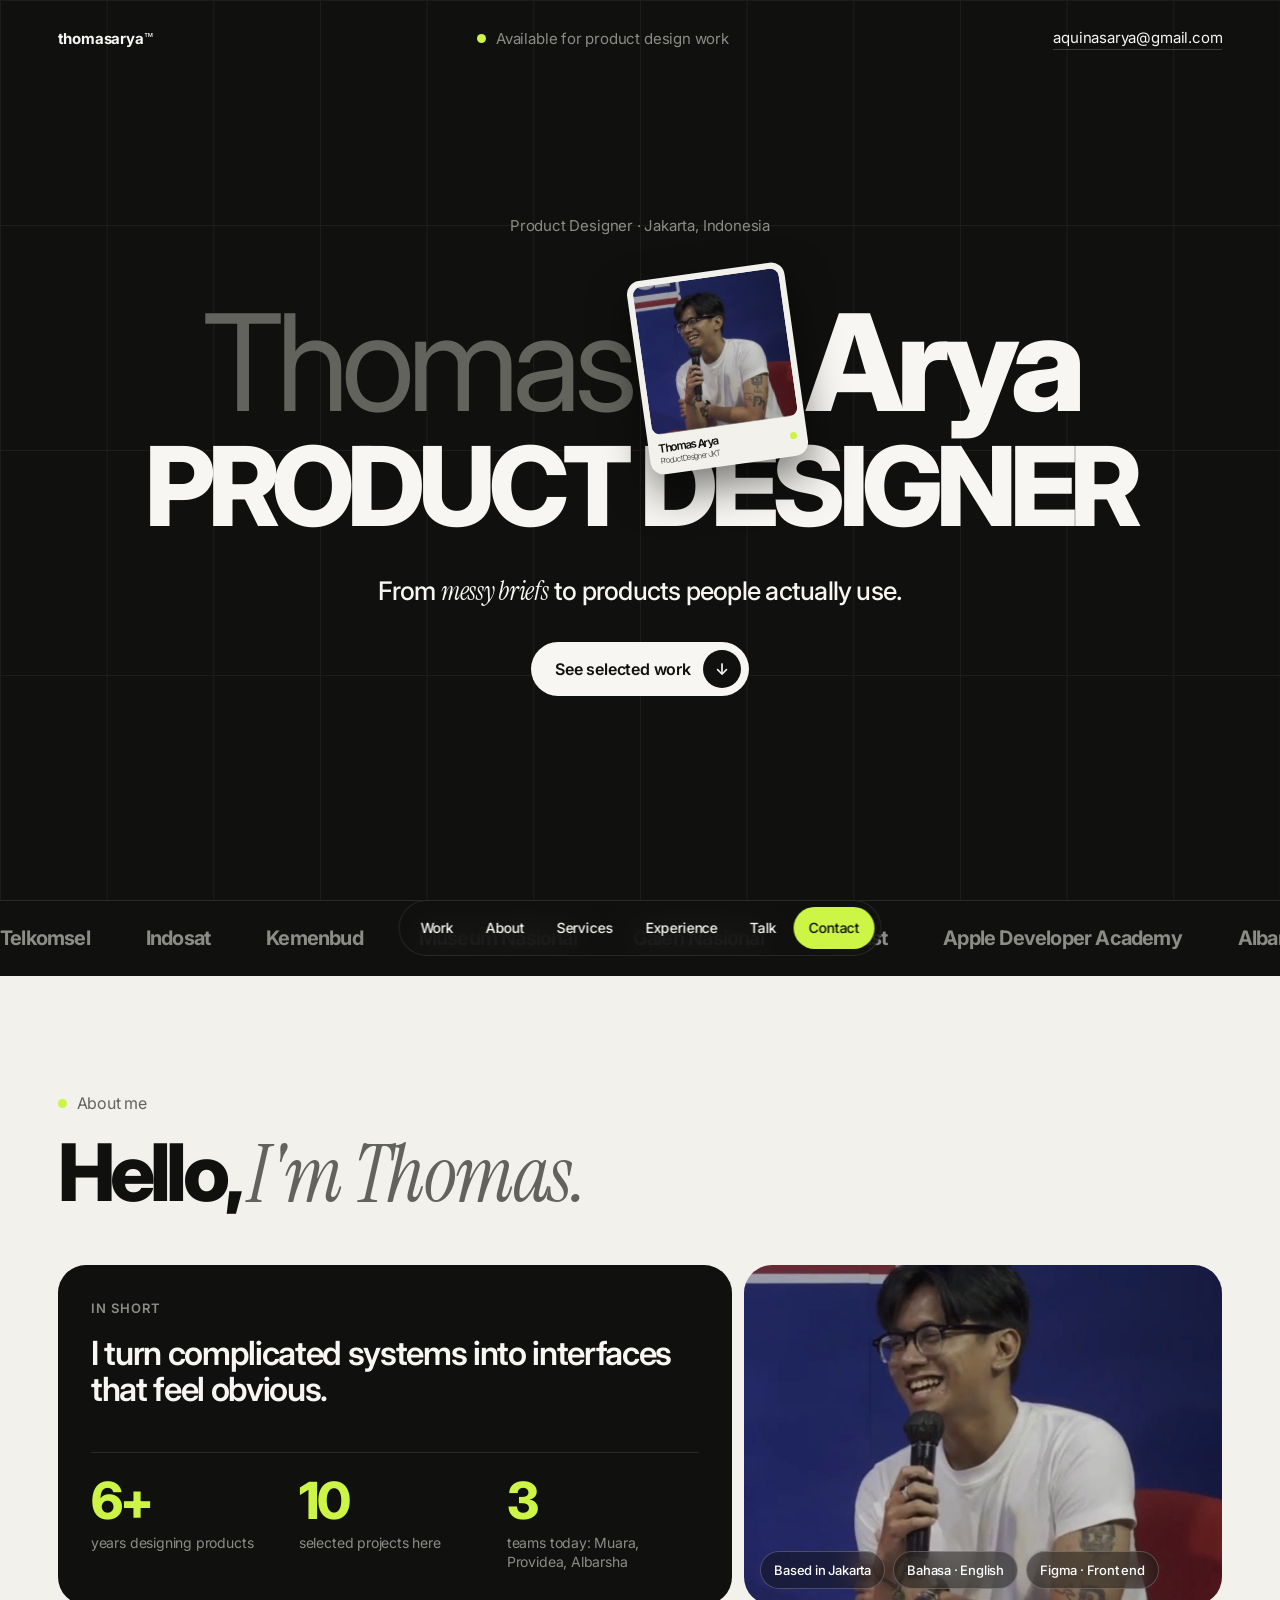
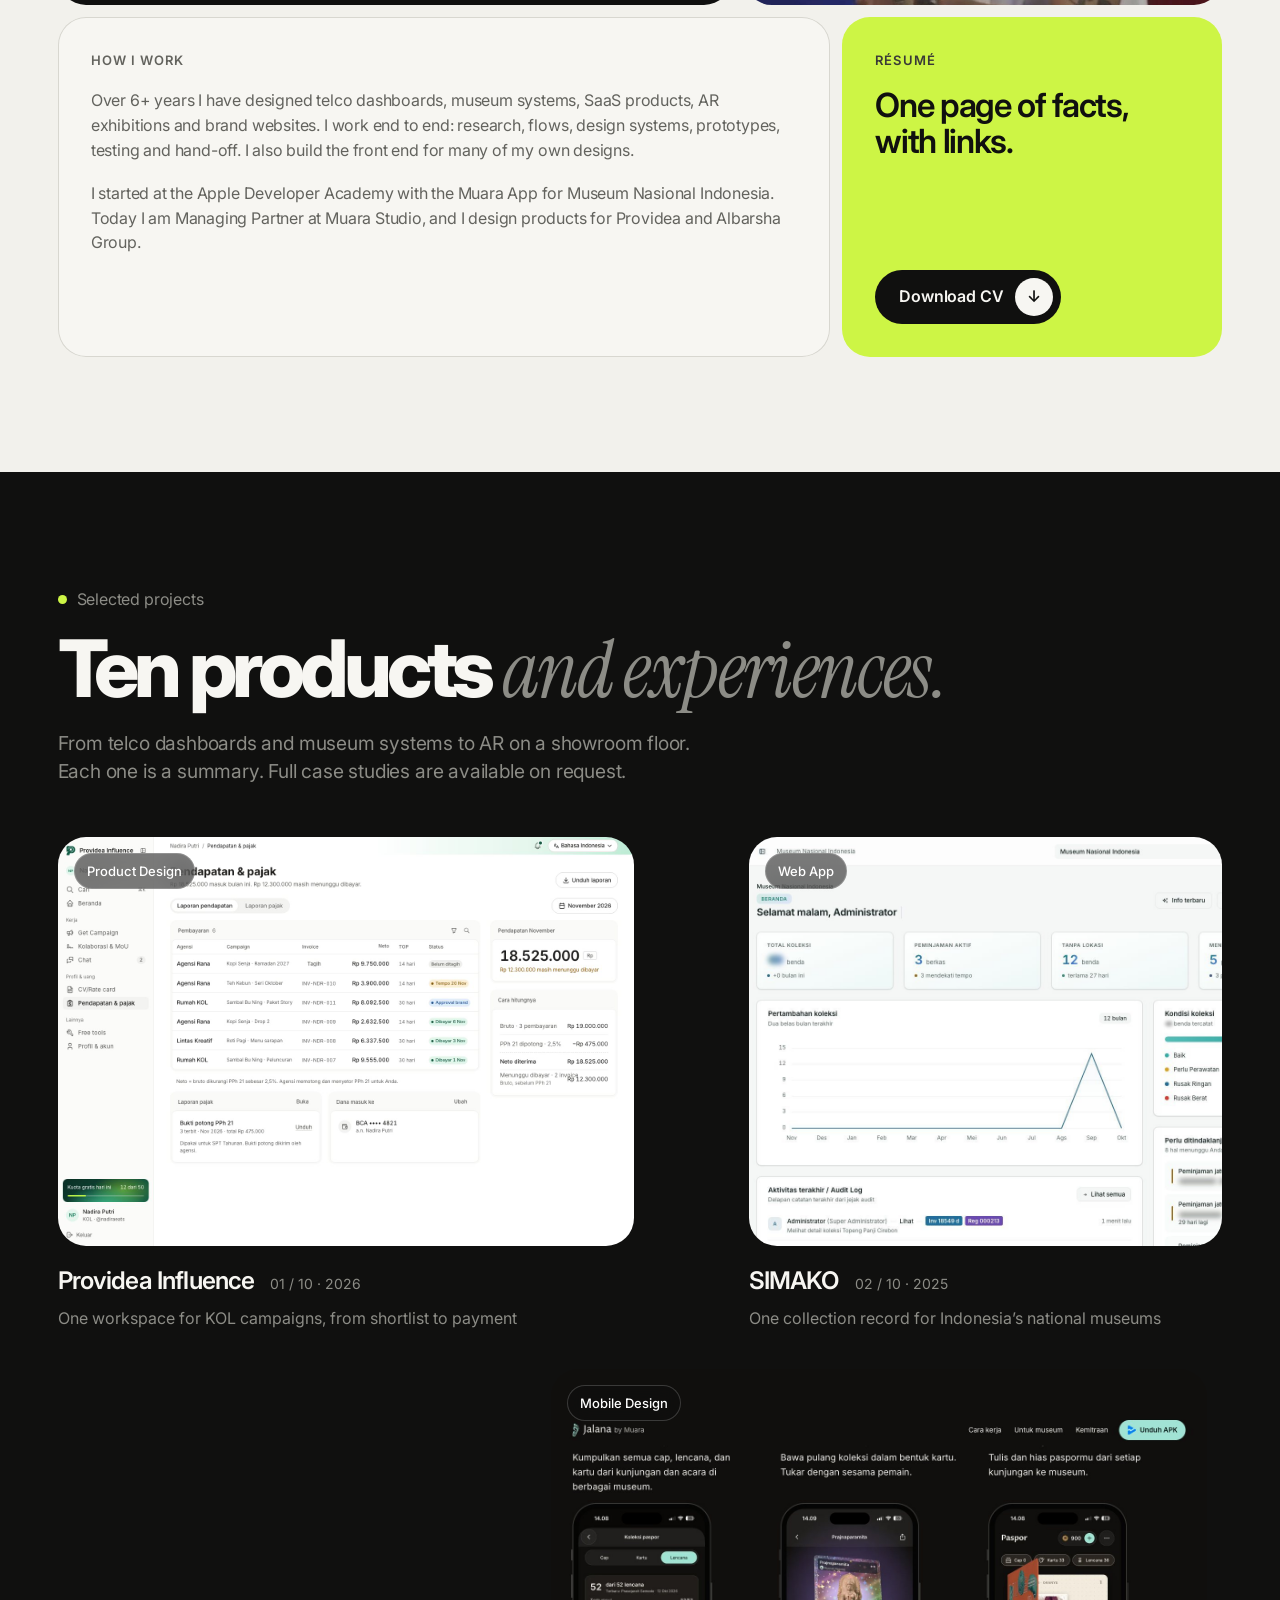
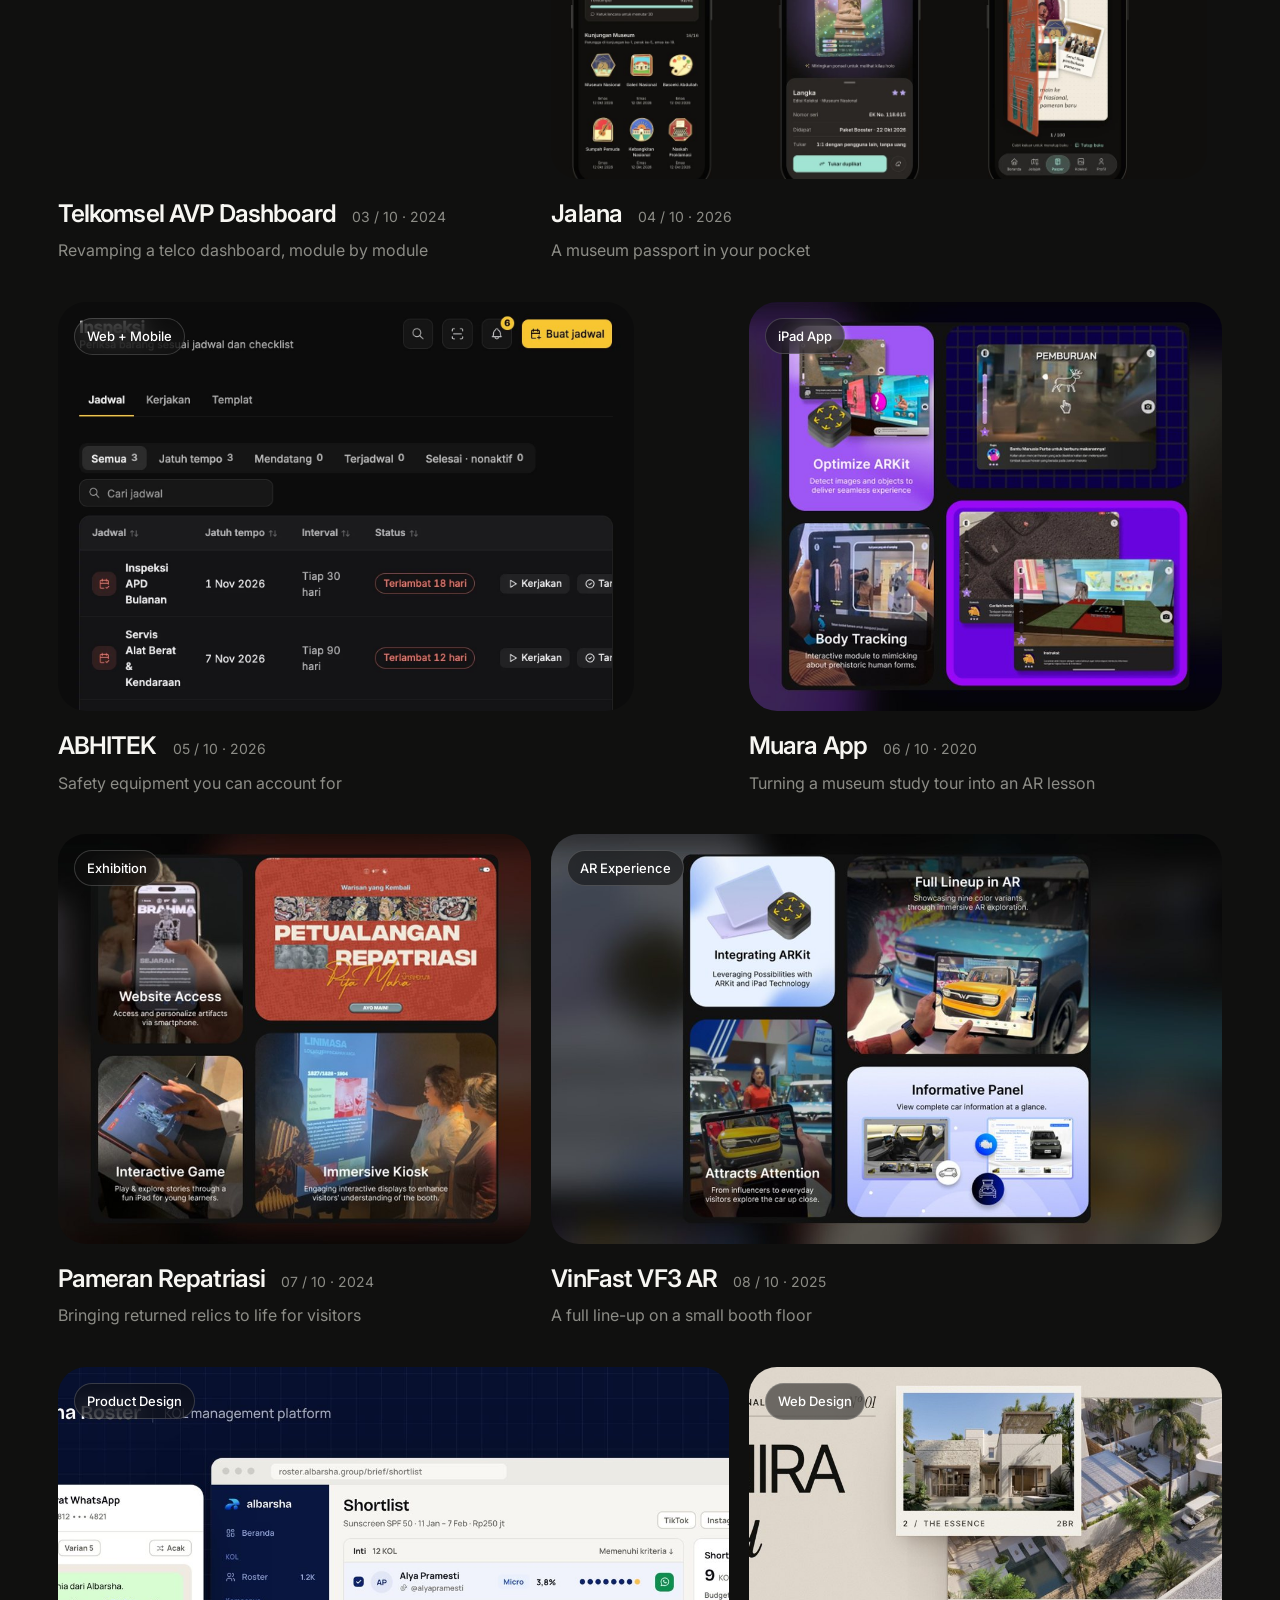
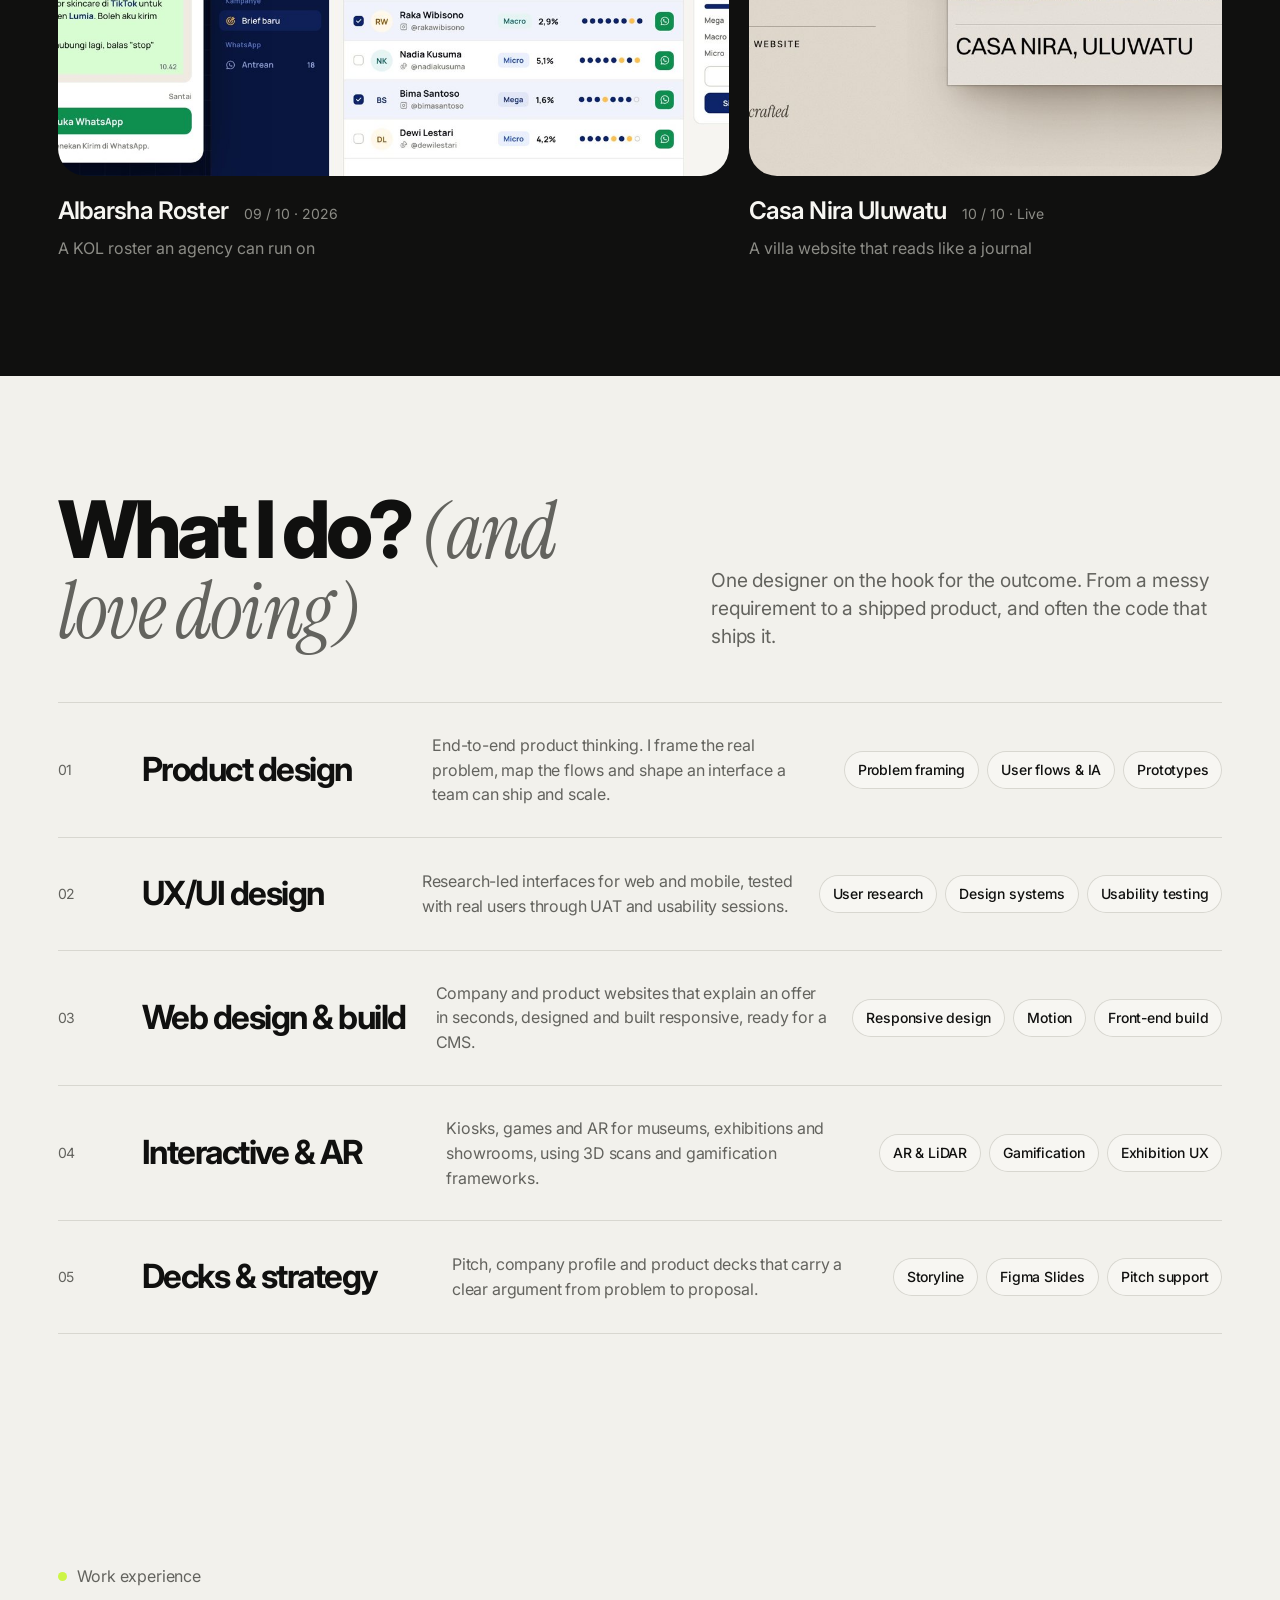
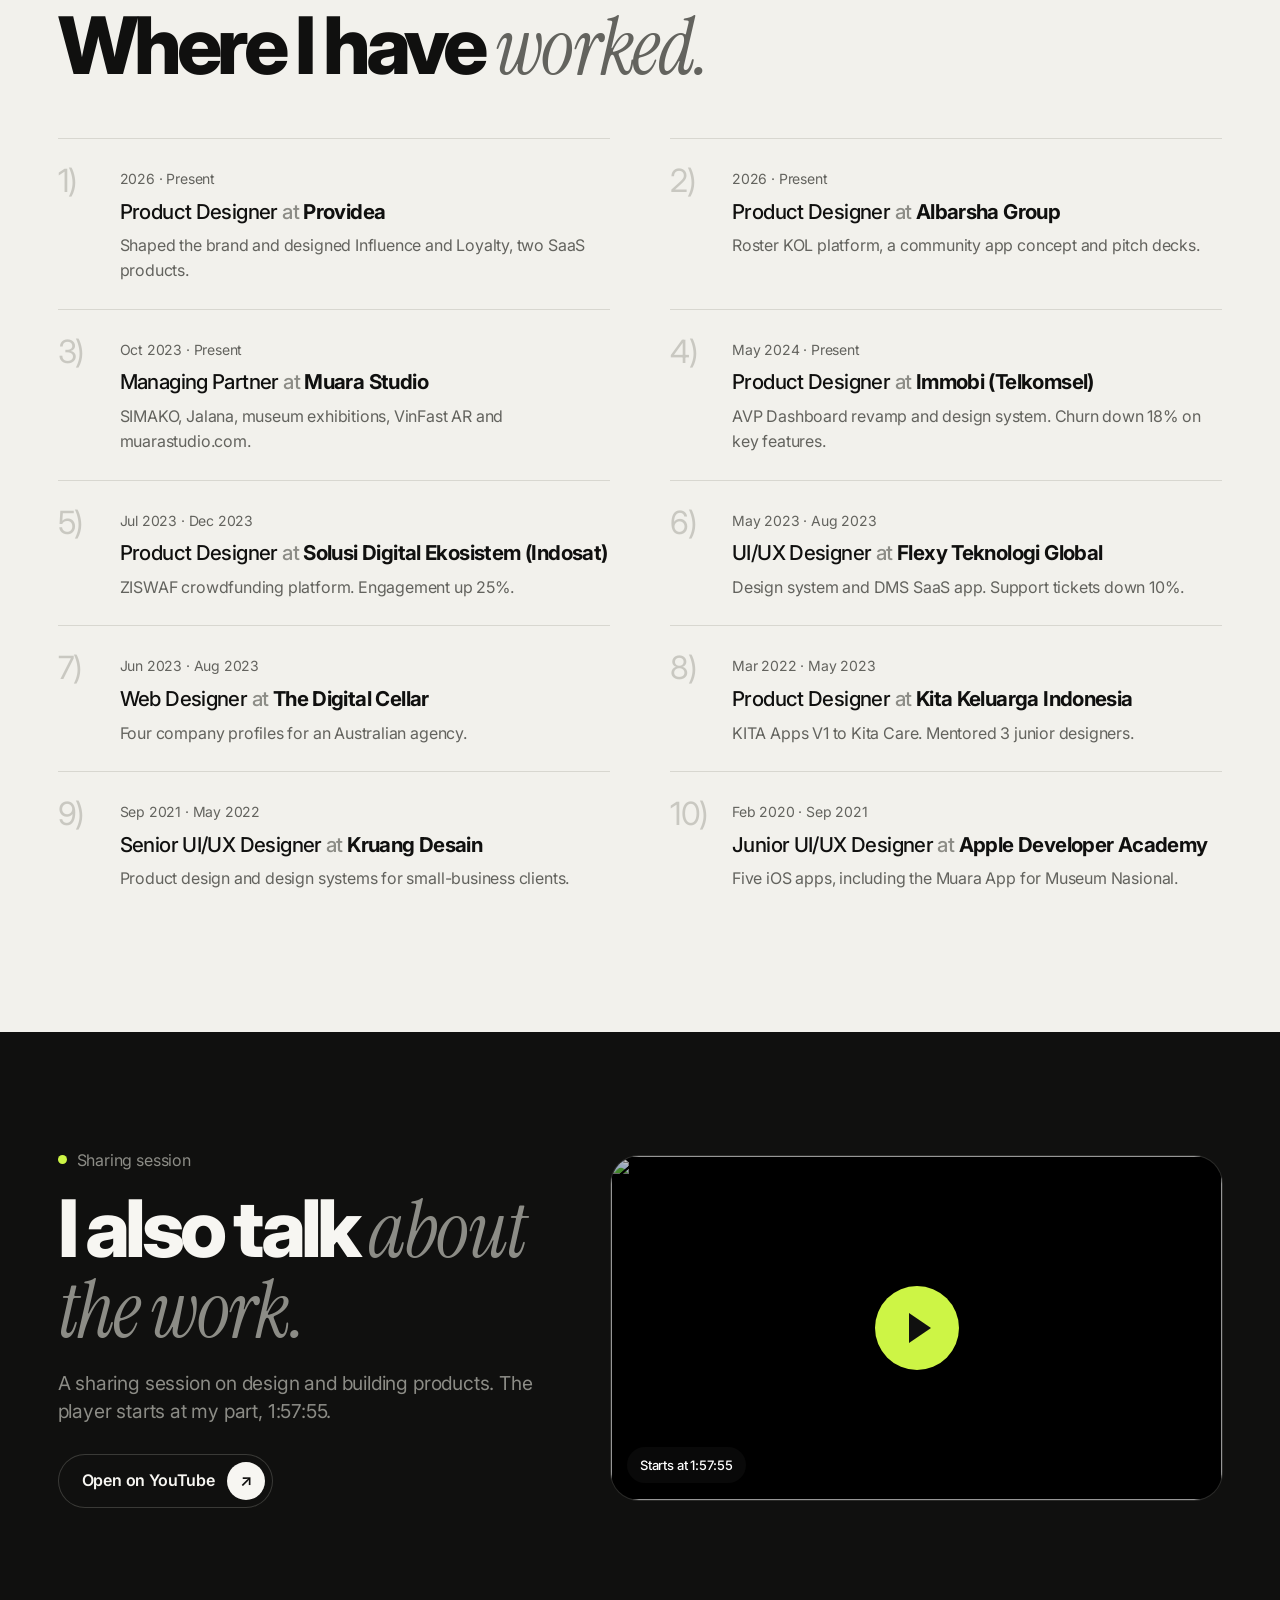
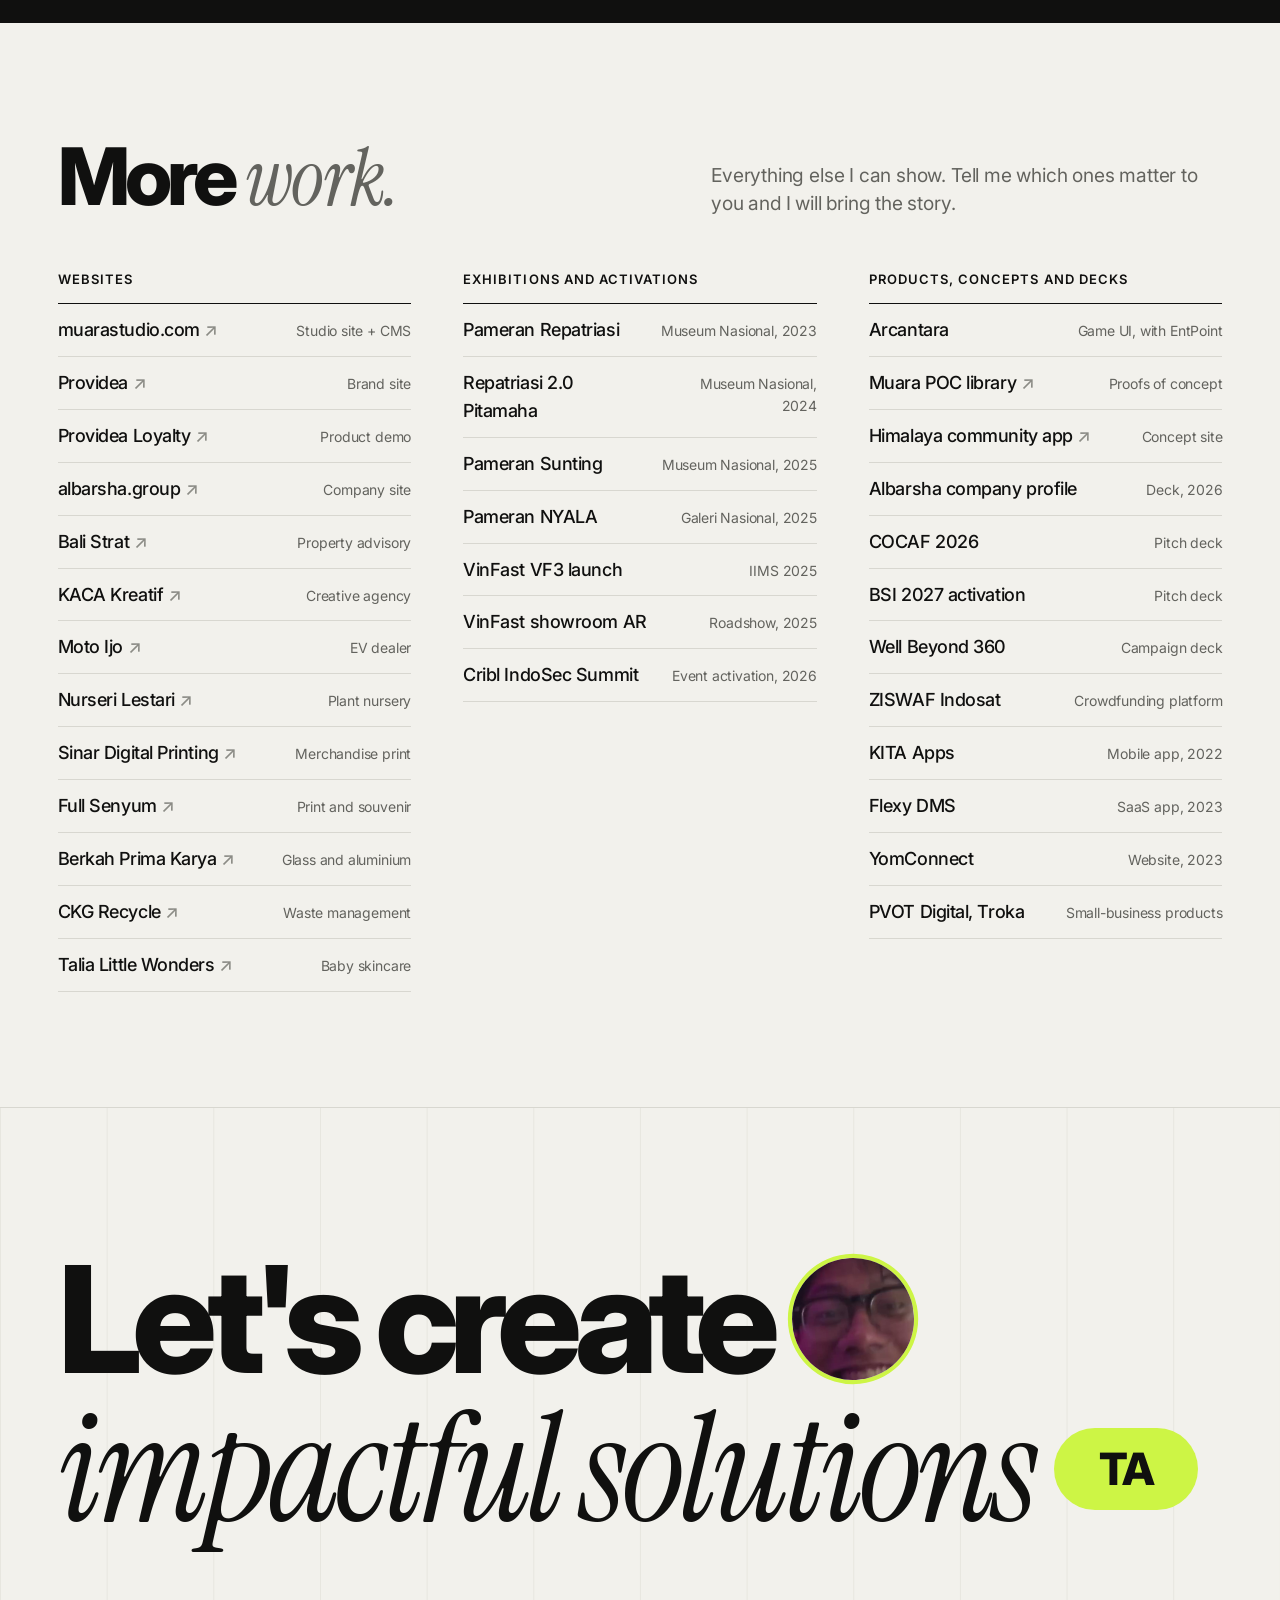
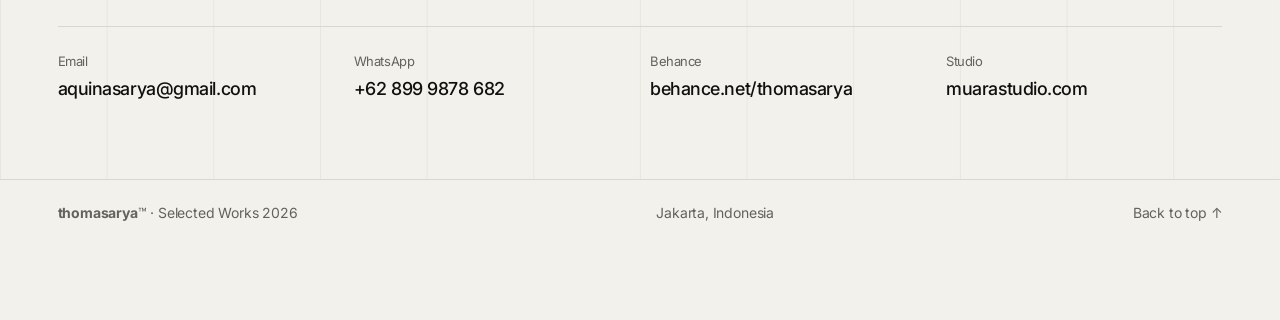
==== index.html @ e3b277d0 "Portfolio site Co-Authored-By: Claude Fable 5.2 <noreply@anthropic.com>" ====
<!doctype html>
<html lang="en">
<head>
<meta charset="utf-8">
<meta name="viewport" content="width=device-width, initial-scale=1">
<title>Thomas Arya · Product Designer</title>
<meta name="description" content="Thomas Arya is a product designer in Jakarta. Selected work: Providea Influence, SIMAKO, Telkomsel AVP Dashboard, Jalana, ABHITEK and more.">
<meta property="og:title" content="Thomas Arya · Product Designer">
<meta property="og:description" content="From messy briefs to products people actually use.">
<meta property="og:image" content="img/thomas.jpg">
<meta name="theme-color" content="#10100F">
<link rel="preconnect" href="https://fonts.googleapis.com">
<link rel="preconnect" href="https://fonts.gstatic.com" crossorigin>
<link href="https://fonts.googleapis.com/css2?family=Inter:wght@400;500;600;700;800&family=Instrument+Serif:ital@0;1&display=swap" rel="stylesheet">
<link rel="stylesheet" href="style.css">
</head>
<body class="is-loading">

<div class="loader" id="loader" aria-hidden="true">
  <div class="loader-name" id="loaderName"></div>
  <div class="loader-bar"><i></i></div>
  <div class="loader-status">Portfolio 2026</div>
</div>

<header class="topbar">
  <a class="brand" href="#top"><b>thomasarya</b>™</a>
  <span class="topbar-mid"><i class="dot"></i>Available for product design work</span>
  <a class="topbar-link" href="mailto:aquinasarya@gmail.com">aquinasarya@gmail.com</a>
</header>

<nav class="dock" id="dock" aria-label="Sections">
  <a href="#work">Work</a><a href="#about">About</a><a href="#services">Services</a><a href="#experience">Experience</a><a href="#talk">Talk</a>
  <a class="dock-cta" href="#contact">Contact</a>
</nav>

<main id="top">
<section class="hero">
  <div class="hero-grid" aria-hidden="true"></div>
  <p class="hero-kicker reveal">Product Designer · Jakarta, Indonesia</p>
  <h1 class="hero-title">
    <span class="hero-name"><span class="reveal">Thomas</span>
      <span class="idcard" id="idcard"><img src="img/thomas.jpg" alt="Thomas Arya speaking at a sharing session"><span class="idcap"><span><b>Thomas Arya</b><small>Product Designer · JKT</small></span><i class="dot"></i></span></span>
      <span class="reveal hero-last">Arya</span></span>
    <span class="hero-role reveal">PRODUCT DESIGNER</span>
  </h1>
  <p class="hero-lead reveal">From <em>messy briefs</em> to products people actually use.</p>
  <a class="btn reveal" href="#work"><span>See selected work</span><i aria-hidden="true">↓</i></a>
</section>

<section class="marquee" aria-label="Teams I have designed for">
  <div class="marquee-track" id="marquee"></div>
</section>

<section class="section" id="about">
  <div class="section-head">
    <p class="eyebrow"><i class="dot"></i>About me</p>
    <h2>Hello, <em>I'm Thomas.</em></h2>
  </div>
  <div class="bento">
    <article class="tile tile-dark t-a reveal">
      <p class="tile-label">In short</p>
      <p class="tile-lead">I turn complicated systems into interfaces that feel obvious.</p>
      <div class="stats">
        <div><b>6+</b><span>years designing products</span></div>
        <div><b>10</b><span>selected projects here</span></div>
        <div><b>3</b><span>teams today: Muara, Providea, Albarsha</span></div>
      </div>
    </article>
    <article class="tile tile-photo t-b reveal">
      <img src="img/thomas.jpg" alt="Thomas Arya holding a microphone, laughing" loading="lazy">
      <div class="chips"><span>Based in Jakarta</span><span>Bahasa · English</span><span>Figma · Front end</span></div>
    </article>
    <article class="tile tile-paper t-c reveal">
      <p class="tile-label">How I work</p>
      <p>Over 6+ years I have designed telco dashboards, museum systems, SaaS products, AR exhibitions and brand websites. I work end to end: research, flows, design systems, prototypes, testing and hand-off. I also build the front end for many of my own designs.</p>
      <p>I started at the Apple Developer Academy with the Muara App for Museum Nasional Indonesia. Today I am Managing Partner at Muara Studio, and I design products for Providea and Albarsha Group.</p>
    </article>
    <article class="tile tile-lime t-d reveal">
      <p class="tile-label">Résumé</p>
      <p class="tile-lead">One page of facts, with links.</p>
      <a class="btn btn-ink" href="media/Thomas-Arya-Product-Designer-CV.docx" download><span>Download CV</span><i aria-hidden="true">↓</i></a>
    </article>
  </div>
</section>

<section class="section section-dark" id="work">
  <div class="section-head">
    <p class="eyebrow"><i class="dot"></i>Selected projects</p>
    <h2>Ten products <em>and experiences.</em></h2>
    <p class="section-sub">From telco dashboards and museum systems to AR on a showroom floor. Each one is a summary. Full case studies are available on request.</p>
  </div>
  <div class="work" id="workGrid"></div>
</section>

<section class="section" id="services">
  <div class="section-head split">
    <h2>What I do? <em>(and love doing)</em></h2>
    <p class="section-sub">One designer on the hook for the outcome. From a messy requirement to a shipped product, and often the code that ships it.</p>
  </div>
  <div class="rows" id="services-rows"></div>
</section>

<section class="section" id="experience">
  <div class="section-head">
    <p class="eyebrow"><i class="dot"></i>Work experience</p>
    <h2>Where I have <em>worked.</em></h2>
  </div>
  <ol class="xp" id="xp"></ol>
</section>

<section class="section section-dark" id="talk">
  <div class="talk">
    <div class="talk-copy">
      <p class="eyebrow"><i class="dot"></i>Sharing session</p>
      <h2>I also talk <em>about the work.</em></h2>
      <p class="section-sub">A sharing session on design and building products. The player starts at my part, 1:57:55.</p>
      <a class="btn btn-ghost" href="https://www.youtube.com/watch?v=8dJPfvxFz30&t=7075s" target="_blank" rel="noopener"><span>Open on YouTube</span><i aria-hidden="true">↗</i></a>
    </div>
    <div class="player" id="player" data-id="8dJPfvxFz30" data-start="7075">
      <button type="button" aria-label="Play the sharing session from 1:57:55">
        <img src="https://i.ytimg.com/vi/8dJPfvxFz30/hqdefault.jpg" alt="" loading="lazy">
        <span class="play" aria-hidden="true"></span>
        <span class="stamp">Starts at 1:57:55</span>
      </button>
    </div>
  </div>
</section>

<section class="section" id="more">
  <div class="section-head split">
    <h2>More <em>work.</em></h2>
    <p class="section-sub">Everything else I can show. Tell me which ones matter to you and I will bring the story.</p>
  </div>
  <div class="more" id="more-lists"></div>
</section>

<section class="closing" id="contact">
  <h2 class="closing-title">
    <span class="l1">Let's create
      <span class="loop"><video src="media/loop.mp4" poster="media/loop.jpg" autoplay muted loop playsinline aria-label="Short video of Thomas"></video></span>
    </span>
    <span class="l2"><em>impactful solutions</em><span class="ta">TA</span></span>
  </h2>
  <div class="closing-links">
    <a href="mailto:aquinasarya@gmail.com"><small>Email</small>aquinasarya@gmail.com</a>
    <a href="https://wa.me/628999878682" target="_blank" rel="noopener"><small>WhatsApp</small>+62 899 9878 682</a>
    <a href="https://behance.net/thomasarya" target="_blank" rel="noopener"><small>Behance</small>behance.net/thomasarya</a>
    <a href="https://muarastudio.com" target="_blank" rel="noopener"><small>Studio</small>muarastudio.com</a>
  </div>
</section>
</main>

<footer class="footer">
  <span><b>thomasarya</b>™ · Selected Works 2026</span>
  <span>Jakarta, Indonesia</span>
  <a href="#top">Back to top ↑</a>
</footer>

<dialog class="case" id="case" aria-labelledby="caseTitle">
  <button class="case-close" type="button" aria-label="Close">×</button>
  <div class="case-body" id="caseBody"></div>
</dialog>

<script src="data.js"></script>
<script src="app.js"></script>
</body>
</html>
---- style.css ----
:root{
  --ink:#10100F; --paper:#F2F1EC; --white:#F7F6F2; --lime:#CDF545; --card:#1B1B19;
  --g1:#8C8C86; --g2:#63635E; --g3:#3A3A37; --line:#2A2A28; --line-l:#D8D7D0; --ghost:#E7E6DF;
  --pad:clamp(16px,4.5vw,86px); --r:28px;
  --ease:cubic-bezier(.16,1,.3,1); --spring:cubic-bezier(.34,1.56,.64,1);
  --sans:"Inter",system-ui,-apple-system,"Segoe UI",sans-serif; --serif:"Instrument Serif",Georgia,serif;
}
*{box-sizing:border-box}
html{scroll-behavior:smooth;-webkit-text-size-adjust:100%}
body{margin:0;background:var(--paper);color:var(--ink);font:400 17px/1.55 var(--sans);letter-spacing:-.011em;-webkit-font-smoothing:antialiased;overflow-x:hidden}
body.is-loading{overflow:hidden}
img,video{display:block;max-width:100%}
a{color:inherit;text-decoration:none}
em{font-family:var(--serif);font-style:italic;font-weight:400;letter-spacing:-.01em}
h1,h2,h3,p{margin:0}
.dot{display:inline-block;width:9px;height:9px;border-radius:50%;background:var(--lime);flex:none}
:focus-visible{outline:2px solid var(--ink);outline-offset:3px;border-radius:6px}
.section-dark :focus-visible,.case :focus-visible{outline-color:var(--lime)}

/* loader */
.loader{position:fixed;inset:0;z-index:100;background:var(--ink);color:var(--white);display:grid;place-content:center;justify-items:center;gap:22px;transition:transform .9s var(--ease)}
.loader.out{transform:translateY(-101%)}
.loader-name{font-size:clamp(40px,7vw,92px);letter-spacing:-.05em;line-height:1;display:flex;white-space:pre}
.loader-name span{display:inline-block;overflow:hidden;line-height:1.1}
.loader-name i{display:inline-block;font-style:normal;transform:translateY(110%);animation:rise .7s var(--ease) forwards}
.loader-name .b i{font-weight:800}
.loader-name span:not(.b) i{color:var(--g1)}
.loader-bar{width:180px;height:2px;background:var(--line);overflow:hidden}
.loader-bar i{display:block;height:100%;background:var(--lime);transform-origin:left;transform:scaleX(0);animation:fill 1.1s .25s var(--ease) forwards}
.loader-status{font-size:12px;color:var(--g1);letter-spacing:.08em;text-transform:uppercase}
@keyframes rise{to{transform:none}}
@keyframes fill{to{transform:scaleX(1)}}

/* top bar + dock */
.topbar{position:absolute;top:0;left:0;right:0;z-index:5;display:flex;justify-content:space-between;align-items:center;gap:16px;padding:26px var(--pad);font-size:15px;color:var(--g1)}
.topbar .brand{color:var(--white)} .topbar-mid{display:flex;align-items:center;gap:10px}
.topbar-link{color:var(--white);border-bottom:1px solid var(--g3)}
.dock{position:fixed;left:50%;bottom:22px;z-index:20;display:flex;gap:2px;padding:6px;border-radius:999px;background:rgba(16,16,15,.72);backdrop-filter:blur(18px) saturate(1.4);-webkit-backdrop-filter:blur(18px) saturate(1.4);border:1px solid rgba(255,255,255,.1);transform:translate(-50%,140%);transition:transform .6s var(--ease);max-width:calc(100vw - 24px)}
.dock.show{transform:translate(-50%,0)}
.dock a{color:var(--white);font-size:14px;font-weight:500;padding:10px 15px;border-radius:999px;white-space:nowrap;transition:background .25s}
.dock a:hover{background:rgba(255,255,255,.12)}
.dock .dock-cta{background:var(--lime);color:var(--ink)} .dock .dock-cta:hover{background:#dcff62}

/* hero */
.hero{position:relative;min-height:min(100svh,1100px);background:var(--ink);color:var(--white);display:flex;flex-direction:column;align-items:center;justify-content:center;text-align:center;padding:120px var(--pad) 110px;overflow:hidden}
.hero-grid{position:absolute;inset:0;background-image:linear-gradient(to right,#1D1D1B 1px,transparent 1px),linear-gradient(to bottom,#1D1D1B 1px,transparent 1px);background-size:calc(100%/12) 100%,100% 25%;pointer-events:none}
.hero>*:not(.hero-grid){position:relative}
.hero-kicker{font-size:15px;color:var(--g1);margin-bottom:clamp(40px,5vw,72px)}
.hero-title{display:flex;flex-direction:column;align-items:center;font-weight:400;line-height:.92}
.hero-name{font-size:clamp(44px,10.5vw,200px);font-weight:400;color:var(--g2);letter-spacing:-.06em}
.hero-role{font-size:clamp(34px,8.6vw,168px);font-weight:800;letter-spacing:-.065em;margin-top:.1em;white-space:nowrap}
.hero-name{display:flex;align-items:center;justify-content:center;gap:.16em}
.hero-last{font-weight:800;color:var(--white)}
.idcard{position:relative;z-index:3;flex:none;display:block;width:1.18em;margin:-.42em -.1em -.5em;padding:.045em .045em 0;background:var(--paper);color:var(--ink);border-radius:.1em;box-shadow:0 .14em .3em rgba(0,0,0,.5);transform:rotate(-8deg);transition:transform .7s var(--spring);cursor:grab;touch-action:none;user-select:none;letter-spacing:-.01em;text-align:left}
.idcard:hover{transform:rotate(5deg) scale(1.05)}
.idcard.drag{transition:none;cursor:grabbing}
.idcard img{width:100%;height:auto;aspect-ratio:1/1.02;object-fit:cover;border-radius:.065em;pointer-events:none}
.idcap{letter-spacing:-.01em;display:flex;justify-content:space-between;align-items:center;padding:.05em .03em .06em;line-height:1.25}
.idcard b{display:block;font-size:max(10px,.085em);font-weight:600} .idcard small{display:block;font-size:max(8px,.06em);color:var(--g2);font-weight:400}
.idcard .dot{width:max(6px,.05em);height:max(6px,.05em)}
.hero-lead{font-size:clamp(19px,2vw,30px);font-weight:500;letter-spacing:-.03em;margin:34px 0 30px;max-width:22em}
.btn{display:inline-flex;align-items:center;gap:12px;padding:8px 8px 8px 24px;border-radius:999px;background:var(--white);color:var(--ink);font-weight:600;font-size:16px;border:0;cursor:pointer;transition:transform .4s var(--spring)}
.btn i{display:grid;place-items:center;width:38px;height:38px;border-radius:50%;background:var(--ink);color:var(--white);font-style:normal;transition:transform .4s var(--spring),background .3s}
.btn:hover{transform:scale(1.03)} .btn:hover i{transform:rotate(-12deg) scale(1.08);background:var(--lime);color:var(--ink)}
.btn:active{transform:scale(.97)}
.btn-ink{background:var(--ink);color:var(--white)} .btn-ink i{background:var(--white);color:var(--ink)}
.btn-ghost{background:transparent;color:var(--white);box-shadow:inset 0 0 0 1px var(--g3)} .btn-ghost i{background:var(--white);color:var(--ink)}

/* marquee */
.marquee{background:var(--ink);color:var(--g1);border-top:1px solid var(--line);padding:22px 0;overflow:hidden}
.marquee-track{display:flex;gap:56px;width:max-content;animation:slide 48s linear infinite;font-size:20px;font-weight:700;letter-spacing:-.04em;white-space:nowrap}
.marquee:hover .marquee-track{animation-play-state:paused}
@keyframes slide{to{transform:translateX(-50%)}}

/* sections */
.section{padding:clamp(72px,9vw,140px) var(--pad)}
.section-dark{background:var(--ink);color:var(--white)}
.section-head{max-width:1100px;margin-bottom:clamp(32px,4vw,60px)}
.section-head.split{display:grid;grid-template-columns:1.2fr 1fr;gap:40px;align-items:end;max-width:none}
.eyebrow{display:flex;align-items:center;gap:10px;font-size:16px;color:var(--g2);margin-bottom:18px}
.section-dark .eyebrow,.section-dark .section-sub{color:var(--g1)}
h2{font-size:clamp(40px,6.2vw,96px);font-weight:800;letter-spacing:-.06em;line-height:.98}
h2 em{font-weight:400;letter-spacing:-.02em;color:var(--g2)} .section-dark h2 em{color:var(--g1)}
.section-sub{font-size:clamp(17px,1.5vw,23px);color:var(--g2);max-width:34em;margin-top:20px;line-height:1.45}

/* bento */
.bento{display:grid;grid-template-columns:repeat(12,1fr);gap:12px}
.tile{border-radius:var(--r);padding:clamp(22px,2.6vw,40px);display:flex;flex-direction:column;gap:18px;min-height:340px;overflow:hidden;position:relative}
.t-a{grid-column:span 7} .t-b{grid-column:span 5} .t-c{grid-column:span 8} .t-d{grid-column:span 4}
.tile-dark{background:var(--ink);color:var(--white)} .tile-paper{background:var(--white);box-shadow:inset 0 0 0 1px var(--line-l)} .tile-lime{background:var(--lime)}
.tile-label{font-size:13px;font-weight:600;letter-spacing:.08em;text-transform:uppercase;color:var(--g1)} .tile-lime .tile-label{color:var(--g3)} .tile-paper .tile-label{color:var(--g2)}
.tile-lead{font-size:clamp(24px,2.6vw,40px);font-weight:600;letter-spacing:-.04em;line-height:1.08}
.tile-paper p:not(.tile-label){color:var(--g2);font-size:clamp(16px,1.25vw,19px);max-width:46em}
.stats{display:grid;grid-template-columns:repeat(3,1fr);gap:16px;margin-top:auto;border-top:1px solid var(--line);padding-top:22px}
.stats b{display:block;font-size:clamp(34px,4vw,64px);font-weight:800;letter-spacing:-.06em;line-height:1;color:var(--lime)} .stats span{font-size:14px;color:var(--g1);line-height:1.35;display:block;margin-top:8px}
.tile-photo{padding:0} .tile-photo img{position:absolute;inset:0;width:100%;height:100%;object-fit:cover}
.chips{position:absolute;left:16px;right:16px;bottom:16px;display:flex;flex-wrap:wrap;gap:8px}
.chips span{font-size:13px;font-weight:500;color:#fff;padding:8px 13px;border-radius:999px;background:rgba(16,16,15,.45);backdrop-filter:blur(14px);-webkit-backdrop-filter:blur(14px);border:1px solid rgba(255,255,255,.22)}
.tile-lime .btn{margin-top:auto;align-self:flex-start}

/* work */
.work{display:grid;grid-template-columns:repeat(12,1fr);gap:clamp(28px,3vw,44px) 20px}
.wcard{grid-column:span 6;display:flex;flex-direction:column;gap:16px;background:none;border:0;padding:0;color:inherit;font:inherit;text-align:left;cursor:pointer}
.wcard:nth-child(4n+1),.wcard:nth-child(4n){grid-column:span 7} .wcard:nth-child(4n+2),.wcard:nth-child(4n+3){grid-column:span 5}
.wthumb{position:relative;border-radius:var(--r);overflow:hidden;background:var(--card);height:clamp(240px,32vw,520px)}
.wthumb img{width:100%;height:100%;object-fit:cover;transition:transform 1s var(--ease)}
.wcard:hover .wthumb img{transform:scale(1.045)}
.wthumb .poster{position:absolute;inset:0;display:flex;flex-direction:column;justify-content:flex-end;padding:clamp(20px,3vw,48px);font-size:clamp(30px,4.2vw,72px);font-weight:700;letter-spacing:-.055em;line-height:1}
.wthumb .tag{position:absolute;top:16px;left:16px;font-size:13px;font-weight:500;padding:7px 12px;border-radius:999px;background:rgba(16,16,15,.55);color:#fff;backdrop-filter:blur(12px);-webkit-backdrop-filter:blur(12px);border:1px solid rgba(255,255,255,.18)}
.wthumb .open{position:absolute;right:16px;bottom:16px;width:48px;height:48px;border-radius:50%;background:var(--lime);color:var(--ink);display:grid;place-items:center;font-size:20px;transform:scale(0);transition:transform .45s var(--spring)}
.wcard:hover .open,.wcard:focus-visible .open{transform:scale(1)}
.wmeta{display:flex;justify-content:space-between;gap:16px;align-items:baseline}
.wmeta h3{font-size:clamp(20px,1.9vw,28px);font-weight:600;letter-spacing:-.035em}
.wmeta span{font-size:14px;color:var(--g1);white-space:nowrap}
.wsub{color:var(--g1);font-size:16px;margin-top:-10px;max-width:34em}

/* services rows */
.rows>div{display:grid;grid-template-columns:60px 1.1fr 1.6fr auto;gap:24px;align-items:center;padding:30px 0;border-top:1px solid var(--line-l);transition:padding .5s var(--ease)}
.rows>div:last-child{border-bottom:1px solid var(--line-l)}
.rows>div:hover{padding-left:14px}
.rows small{font-size:14px;color:var(--g2)} .rows h3{font-size:clamp(24px,2.6vw,38px);font-weight:700;letter-spacing:-.045em}
.rows p{color:var(--g2);font-size:16px;max-width:36em}
.pills{display:flex;gap:8px;flex-wrap:wrap;justify-content:flex-end}
.pills span{font-size:14px;font-weight:500;padding:8px 14px;border-radius:999px;background:var(--white);box-shadow:inset 0 0 0 1px var(--line-l);white-space:nowrap}

/* experience */
.xp{list-style:none;margin:0;padding:0;display:grid;grid-template-columns:1fr 1fr;gap:0 60px}
.xp li{display:grid;grid-template-columns:54px 1fr;gap:8px;padding:26px 0;border-top:1px solid var(--line-l)}
.xp .n{font-size:32px;color:#C9C8C1;letter-spacing:-.04em;line-height:1}
.xp small{font-size:14px;color:var(--g2)} .xp h3{font-size:clamp(18px,1.6vw,23px);font-weight:500;letter-spacing:-.03em;margin:4px 0 6px}
.xp h3 i{font-style:normal;color:var(--g1)} .xp h3 b{font-weight:700} .xp p{color:var(--g2);font-size:16px}

/* talk */
.talk{display:grid;grid-template-columns:1fr 1.25fr;gap:clamp(28px,5vw,80px);align-items:center}
.talk .btn{margin-top:28px}
.player{border-radius:var(--r);overflow:hidden;aspect-ratio:16/9;background:#000;box-shadow:0 0 0 1px var(--line)}
.player button{all:unset;position:relative;display:block;width:100%;height:100%;cursor:pointer}
.player img{width:100%;height:100%;object-fit:cover;opacity:.78;transition:opacity .4s,transform 1s var(--ease)}
.player button:hover img{opacity:1;transform:scale(1.03)}
.player iframe{width:100%;height:100%;border:0;display:block}
.play{position:absolute;left:50%;top:50%;width:84px;height:84px;margin:-42px;border-radius:50%;background:var(--lime);transition:transform .45s var(--spring)}
.play::after{content:"";position:absolute;left:34px;top:27px;border-left:22px solid var(--ink);border-top:15px solid transparent;border-bottom:15px solid transparent}
.player button:hover .play{transform:scale(1.1)}
.stamp{position:absolute;left:16px;bottom:16px;font-size:13px;font-weight:500;padding:8px 13px;border-radius:999px;background:rgba(16,16,15,.6);color:#fff;backdrop-filter:blur(12px);-webkit-backdrop-filter:blur(12px)}

/* more */
.more{display:grid;grid-template-columns:repeat(3,1fr);gap:40px 52px}
.more h3{font-size:13px;font-weight:600;letter-spacing:.08em;text-transform:uppercase;padding-bottom:14px;border-bottom:1px solid var(--ink)}
.more ul{list-style:none;margin:0;padding:0}
.more li>*{display:flex;justify-content:space-between;gap:14px;align-items:baseline;padding:12px 0;border-bottom:1px solid var(--line-l)}
.more b{font-weight:500;font-size:18px;letter-spacing:-.025em} .more small{font-size:14px;color:var(--g2);text-align:right}
.more a b::after{content:" ↗";color:var(--g1);transition:color .2s} .more a:hover b{text-decoration:underline;text-underline-offset:4px} .more a:hover b::after{color:var(--ink)}

/* closing */
.closing{position:relative;padding:clamp(80px,11vw,170px) var(--pad) clamp(60px,6vw,90px);background-image:linear-gradient(to right,var(--ghost) 1px,transparent 1px);background-size:calc(100%/12) 100%;border-top:1px solid var(--line-l)}
.closing-title{font-size:clamp(44px,11.6vw,230px);line-height:.95;letter-spacing:-.065em;font-weight:800}
.closing-title .l1,.closing-title .l2{display:flex;align-items:center;gap:.14em;flex-wrap:wrap}
.closing-title em{color:var(--ink);font-size:1.02em;letter-spacing:-.03em;line-height:1.05}
.loop{display:inline-block;width:.82em;height:.82em;border-radius:50%;overflow:hidden;box-shadow:0 0 0 .028em var(--lime);flex:none;transform:rotate(-6deg);transition:transform .6s var(--spring)}
.loop:hover{transform:rotate(4deg) scale(1.06)}
.loop video{width:100%;height:100%;object-fit:cover}
.ta{font-size:.3em;font-weight:800;letter-spacing:-.04em;background:var(--lime);padding:.42em 1em;border-radius:999px;line-height:1}
.closing-links{display:grid;grid-template-columns:repeat(4,1fr);gap:20px;margin-top:clamp(40px,6vw,90px);border-top:1px solid var(--line-l);padding-top:24px}
.closing-links a{font-size:clamp(16px,1.4vw,21px);font-weight:500;letter-spacing:-.025em;overflow-wrap:anywhere}
.closing-links small{display:block;font-size:13px;color:var(--g2);font-weight:400;margin-bottom:4px}
.closing-links a:hover{text-decoration:underline;text-underline-offset:5px}
.footer{display:flex;justify-content:space-between;gap:16px;flex-wrap:wrap;padding:22px var(--pad) 96px;font-size:14px;color:var(--g2);border-top:1px solid var(--line-l)}

/* case dialog */
.case{border:0;padding:0;width:min(1180px,calc(100vw - 24px));max-height:calc(100dvh - 24px);border-radius:var(--r);background:var(--paper);color:var(--ink);overflow:auto;overscroll-behavior:contain}
.case::backdrop{background:rgba(10,10,9,.6);backdrop-filter:blur(10px);-webkit-backdrop-filter:blur(10px)}
.case[open]{animation:pop .5s var(--ease)}
@keyframes pop{from{opacity:0;transform:translateY(40px) scale(.98)}}
.case-close{position:sticky;top:14px;float:right;margin:14px 14px 0 0;z-index:2;width:44px;height:44px;border-radius:50%;border:0;background:var(--ink);color:var(--white);font-size:24px;line-height:1;cursor:pointer}
.case-body{display:grid;grid-template-columns:minmax(0,.8fr) minmax(0,1.2fr);gap:clamp(20px,3vw,44px);padding:clamp(20px,3vw,44px)}
.case-body h3{font-size:clamp(34px,4vw,60px);font-weight:800;letter-spacing:-.06em;line-height:.96}
.case-sub{font-size:20px;font-weight:500;letter-spacing:-.03em;line-height:1.25;margin:12px 0 16px}
.case-tags{display:flex;gap:8px;margin-bottom:22px} .case-tags span{font-size:14px;font-weight:500;padding:7px 14px;border-radius:999px;background:var(--ink);color:var(--white)}
.case-lab{font-size:13px;font-weight:600;letter-spacing:.08em;text-transform:uppercase;margin:22px 0 8px}
.case-about{color:var(--g2);font-size:16px}
.case-meta{display:grid;grid-template-columns:repeat(3,1fr);gap:12px;border-block:1px solid var(--line-l);padding:14px 0;margin-top:20px}
.case-meta small{display:block;font-size:13px;color:var(--g2)} .case-meta b{font-weight:500;font-size:15px;line-height:1.3;display:block}
.case-imp{list-style:none;padding:0;margin:0;display:grid;gap:12px}
.case-imp li{display:grid;grid-template-columns:20px 1fr;gap:6px} .case-imp .dot{margin-top:8px;width:11px;height:11px}
.case-imp b{display:block;font-weight:600;letter-spacing:-.02em} .case-imp span{font-size:14.5px;color:var(--g2);line-height:1.45;display:block}
.case-cta{margin-top:26px;display:flex;gap:10px;flex-wrap:wrap}
.case-lock{display:inline-flex;align-items:center;gap:10px;padding:13px 20px;border-radius:999px;background:var(--ink);color:var(--white);font-size:15px;font-weight:500}
.case-media{display:grid;gap:12px;align-content:start}
.case-media img,.case-media .player,.case-media .poster{border-radius:20px;width:100%}
.case-media .poster{background:var(--card);color:var(--white);min-height:340px;display:flex;flex-direction:column;justify-content:flex-end;padding:36px;font-size:clamp(30px,4vw,56px);font-weight:700;letter-spacing:-.05em;line-height:1}
.case-media .poster small{font-size:15px;font-weight:400;letter-spacing:0;color:var(--g1);margin-top:14px;line-height:1.45}

/* reveal */
.reveal{opacity:0;transform:translateY(28px);transition:opacity .9s var(--ease),transform .9s var(--ease);transition-delay:var(--d,0s)}
.reveal.in{opacity:1;transform:none}

@media (max-width:980px){
  .topbar-mid{display:none}
  .section-head.split,.talk,.case-body{grid-template-columns:1fr}
  .t-a,.t-b,.t-c,.t-d{grid-column:span 12}
  .wcard,.wcard:nth-child(n){grid-column:span 12}
  .rows>div{grid-template-columns:36px 1fr;gap:8px 12px} .rows p,.rows .pills{grid-column:2;justify-content:flex-start}
  .xp,.more{grid-template-columns:1fr}
  .closing-links{grid-template-columns:1fr 1fr}
}
@media (max-width:560px){
  .idcap small{display:none} .idcard b{white-space:nowrap}
  .stats{grid-template-columns:1fr 1fr} .dock a:not(.dock-cta):nth-child(n+4){display:none}
  .tile{min-height:280px} .topbar-link{font-size:13px}
}
@media (prefers-reduced-motion:reduce){
  html{scroll-behavior:auto}
  *,*::before,*::after{animation-duration:.01ms!important;animation-iteration-count:1!important;transition-duration:.01ms!important}
  .reveal{opacity:1;transform:none} .marquee-track{animation:none}
}
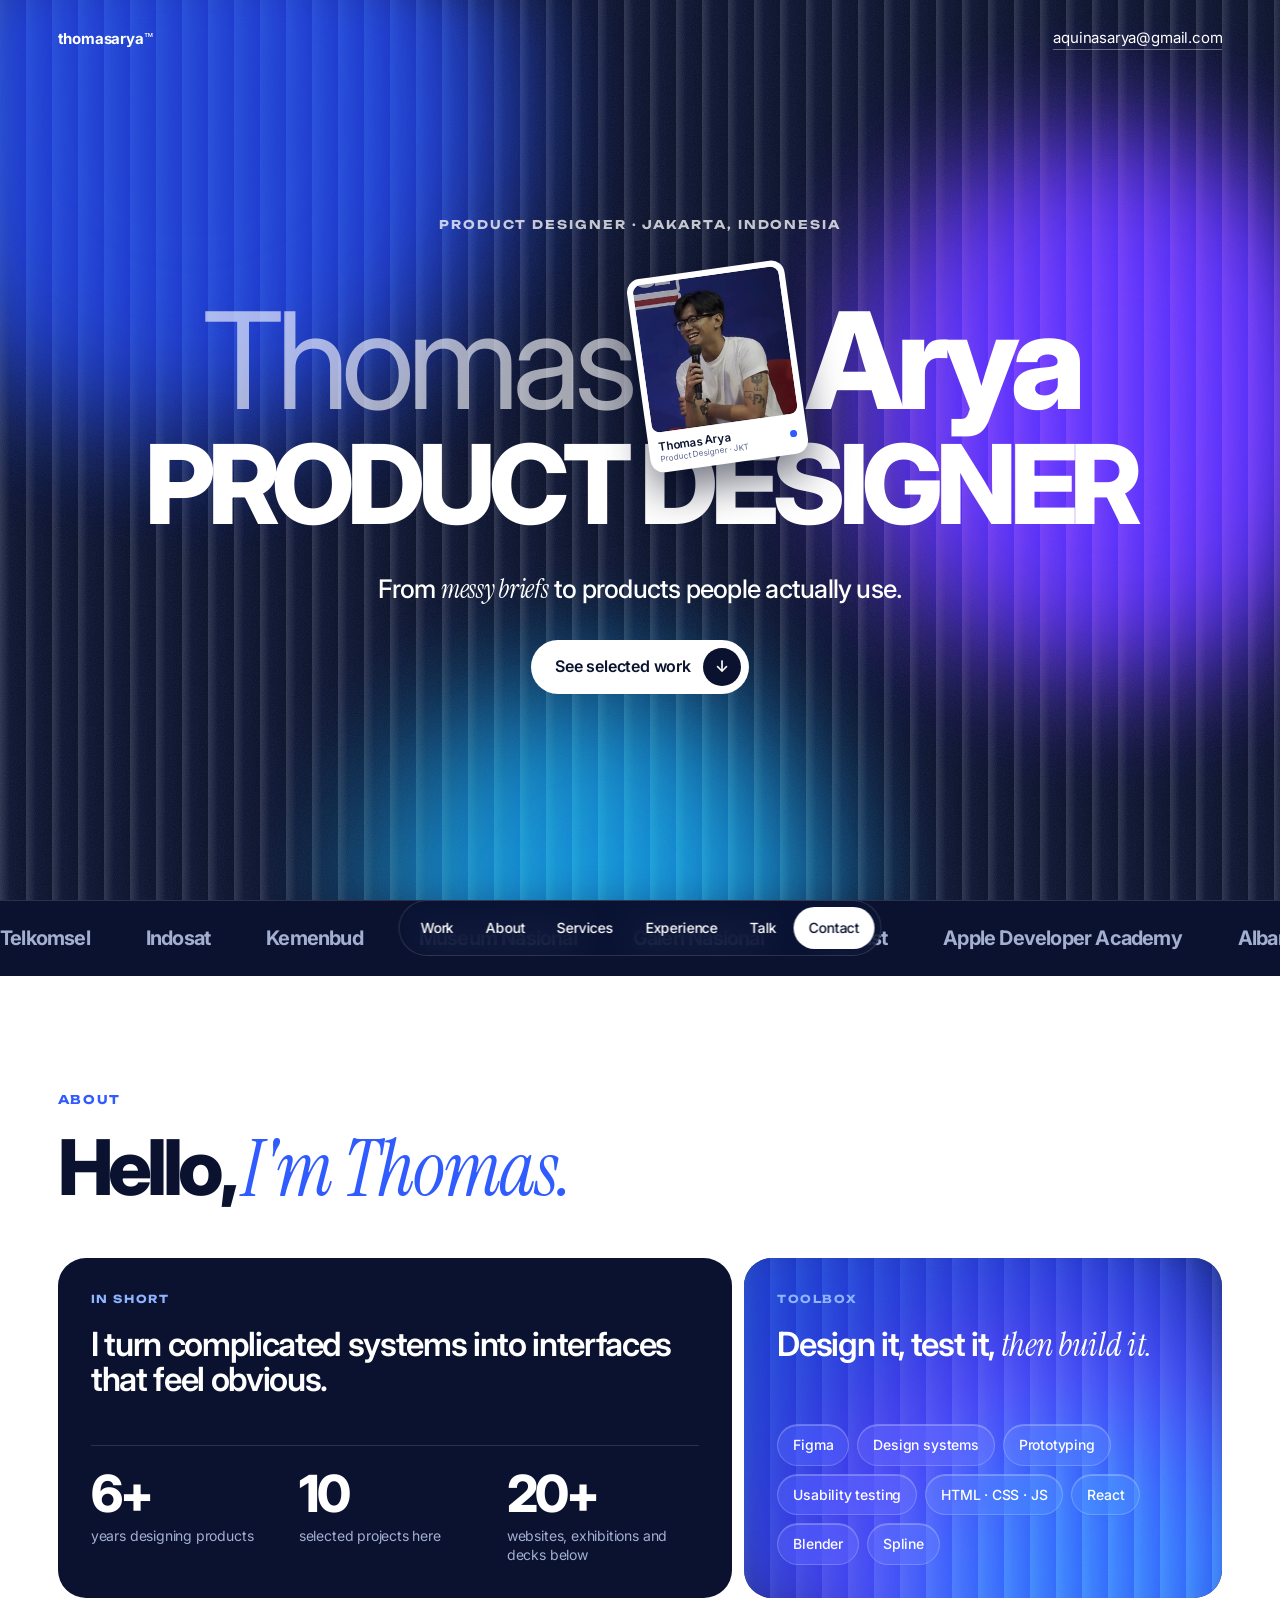
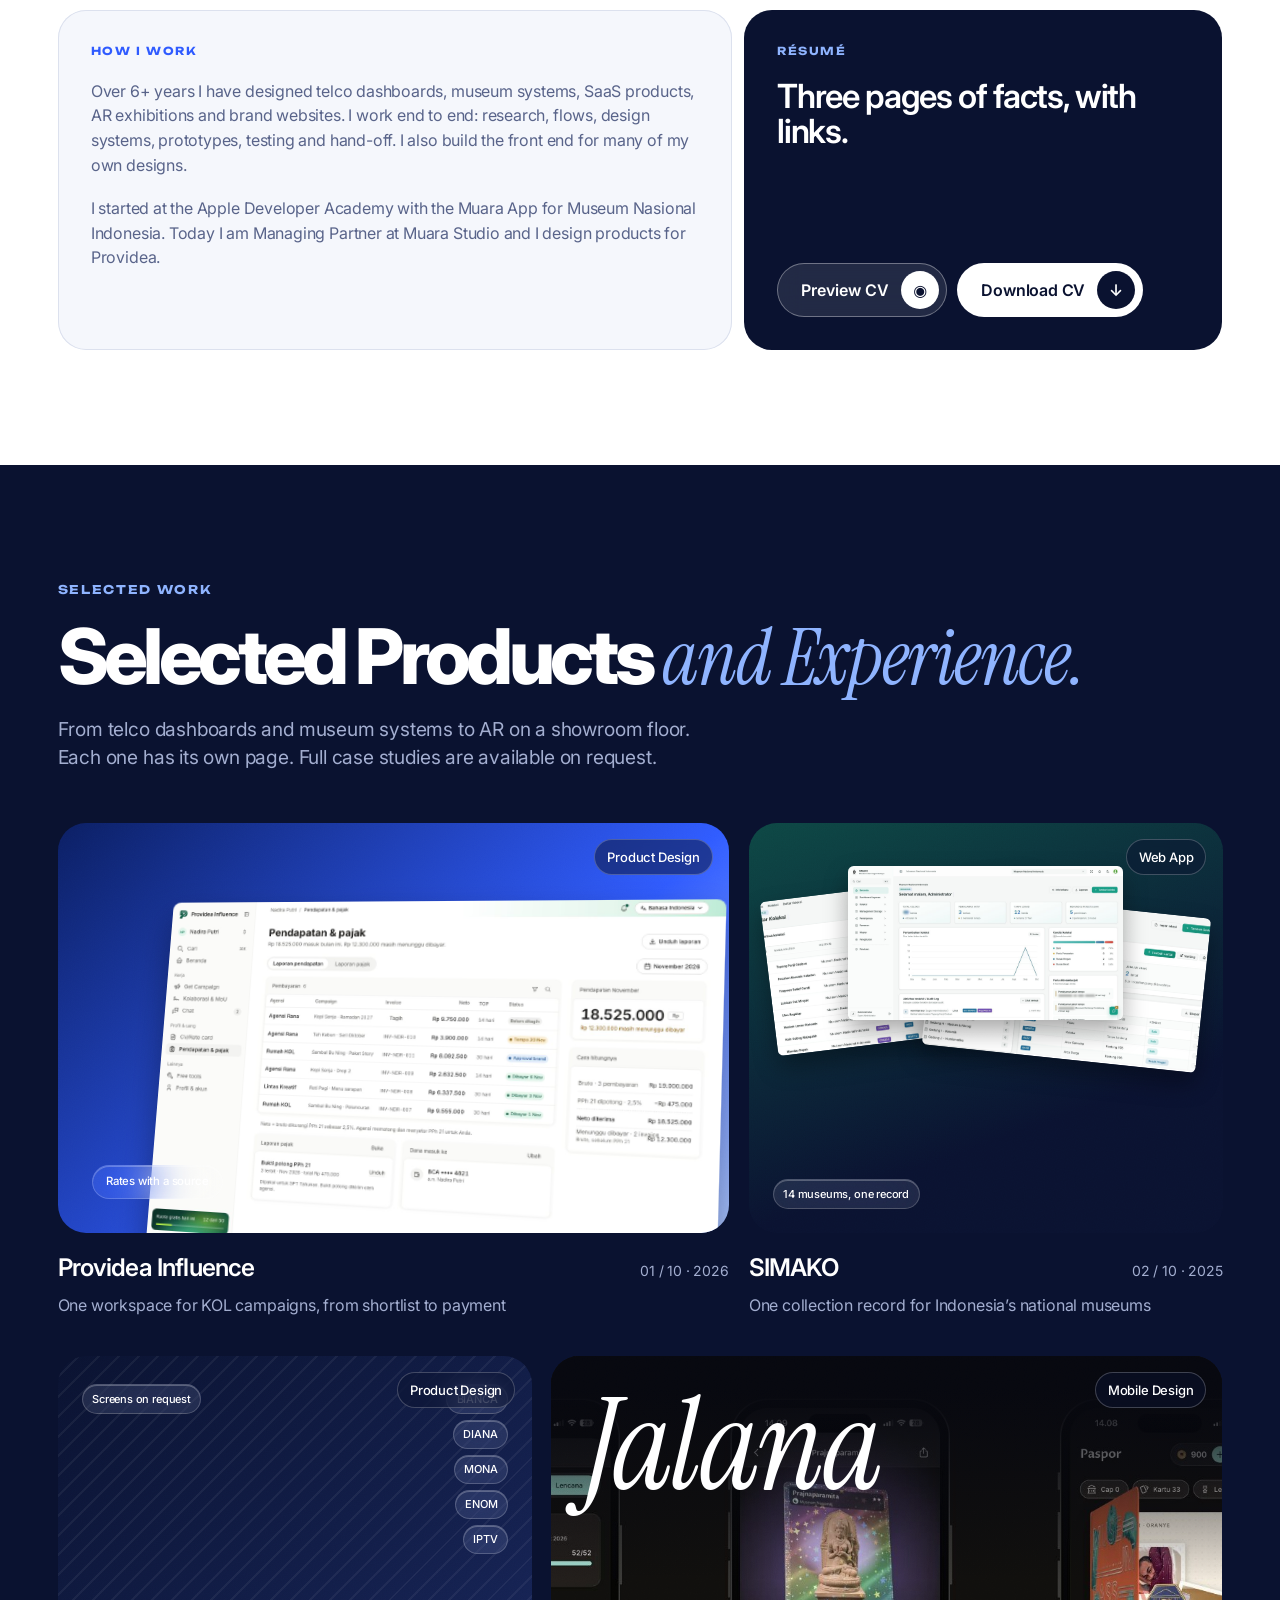
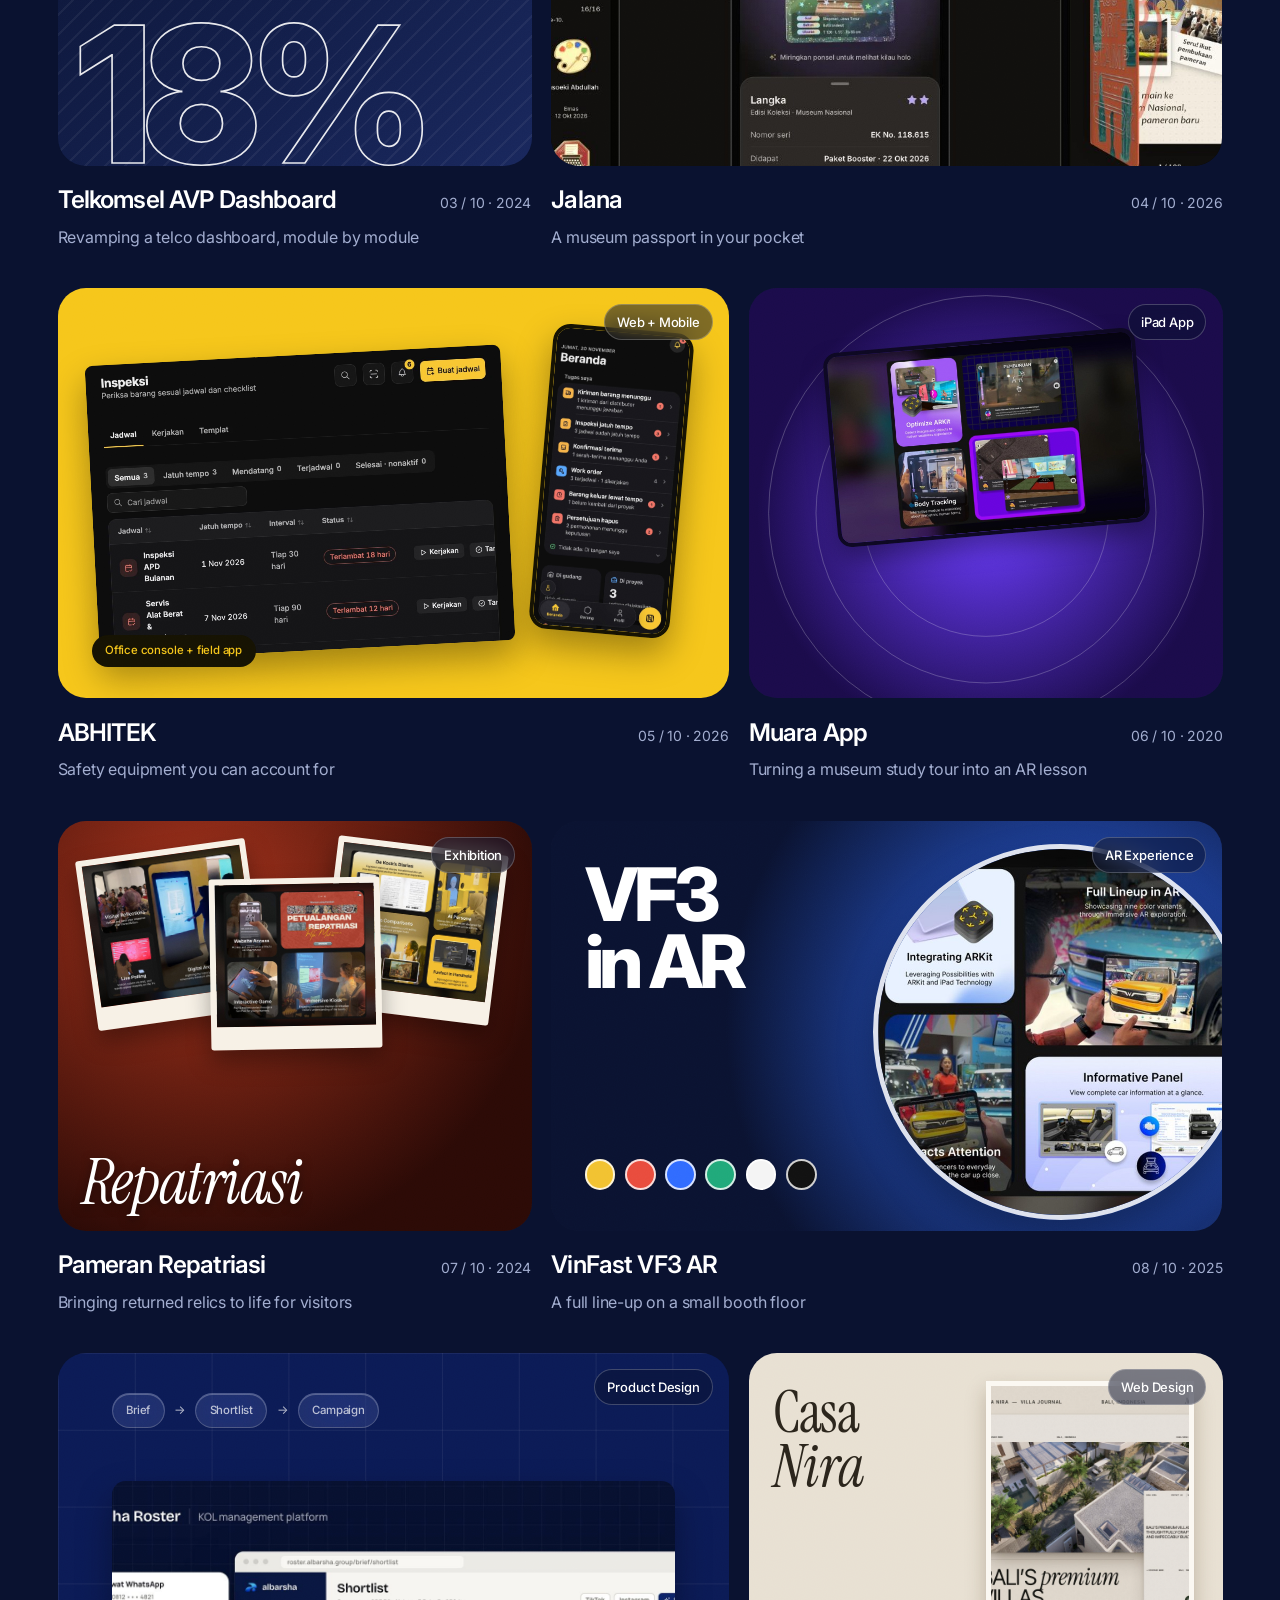
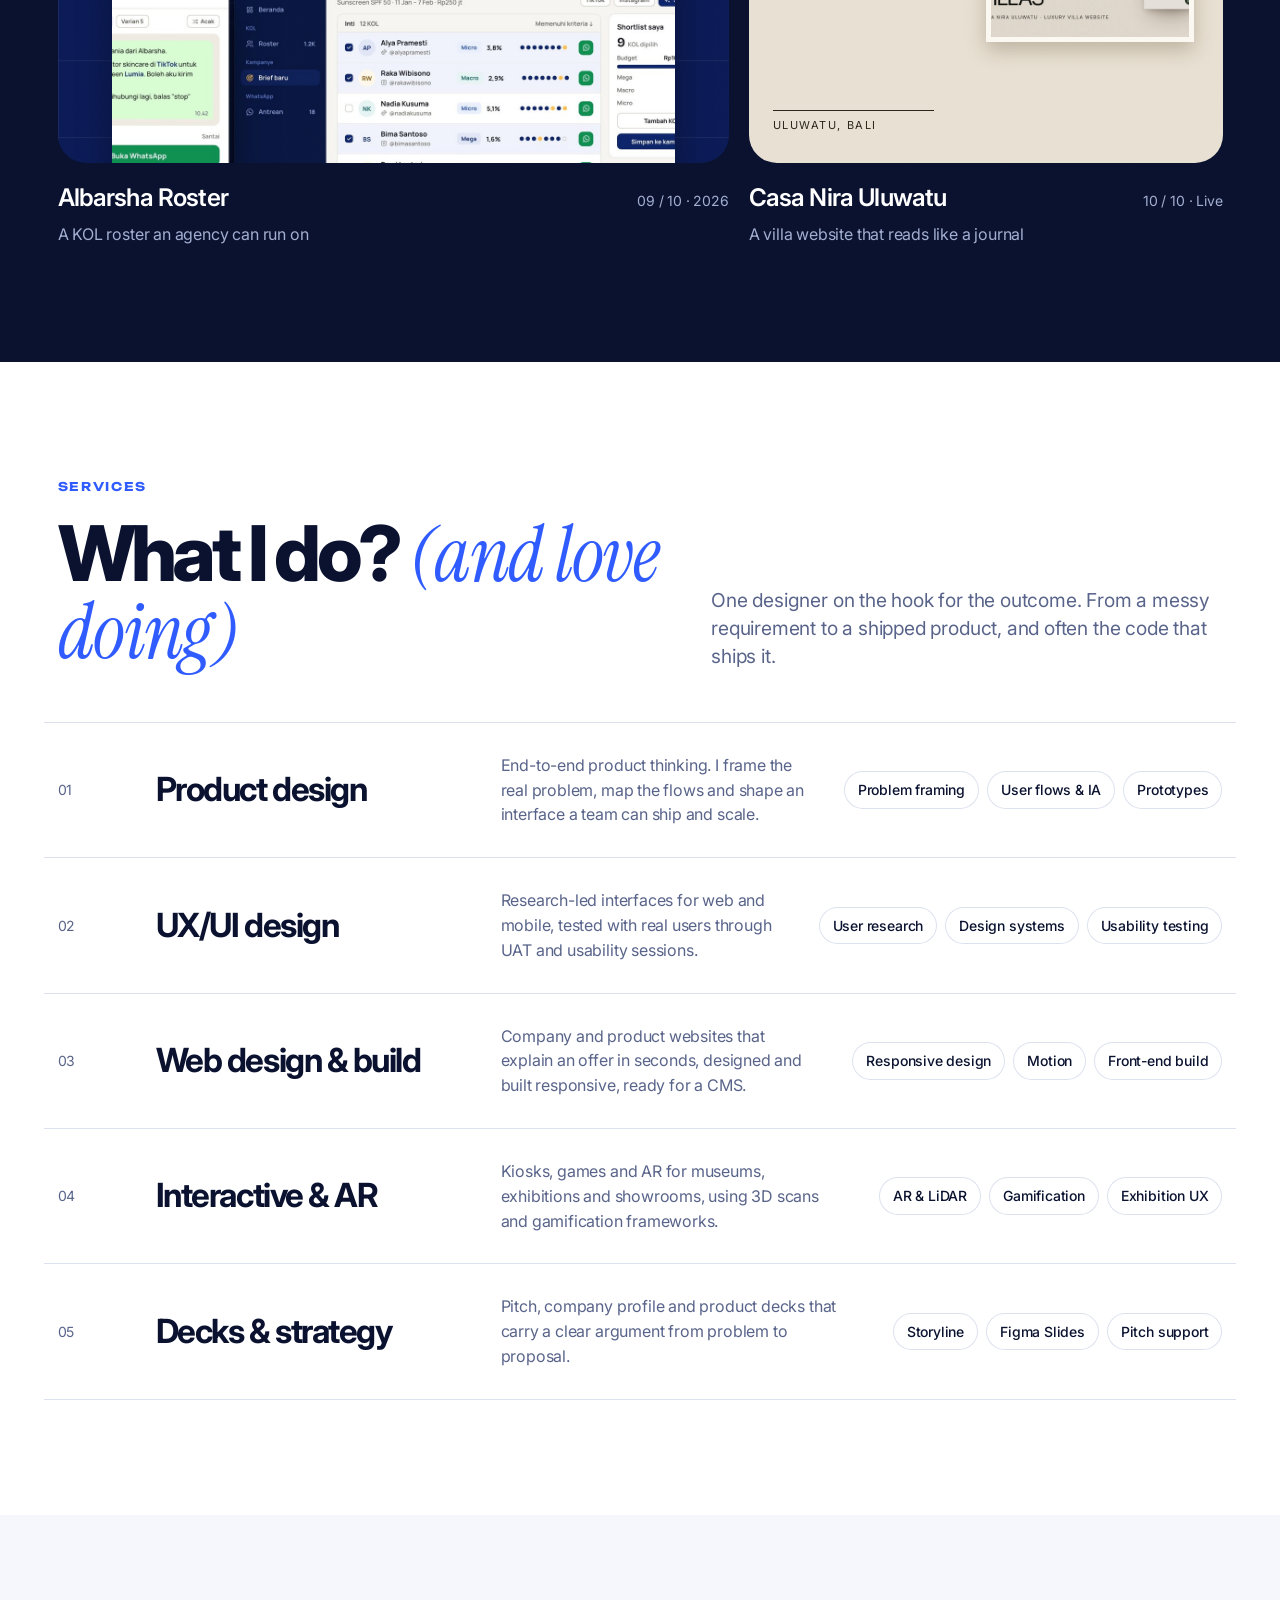
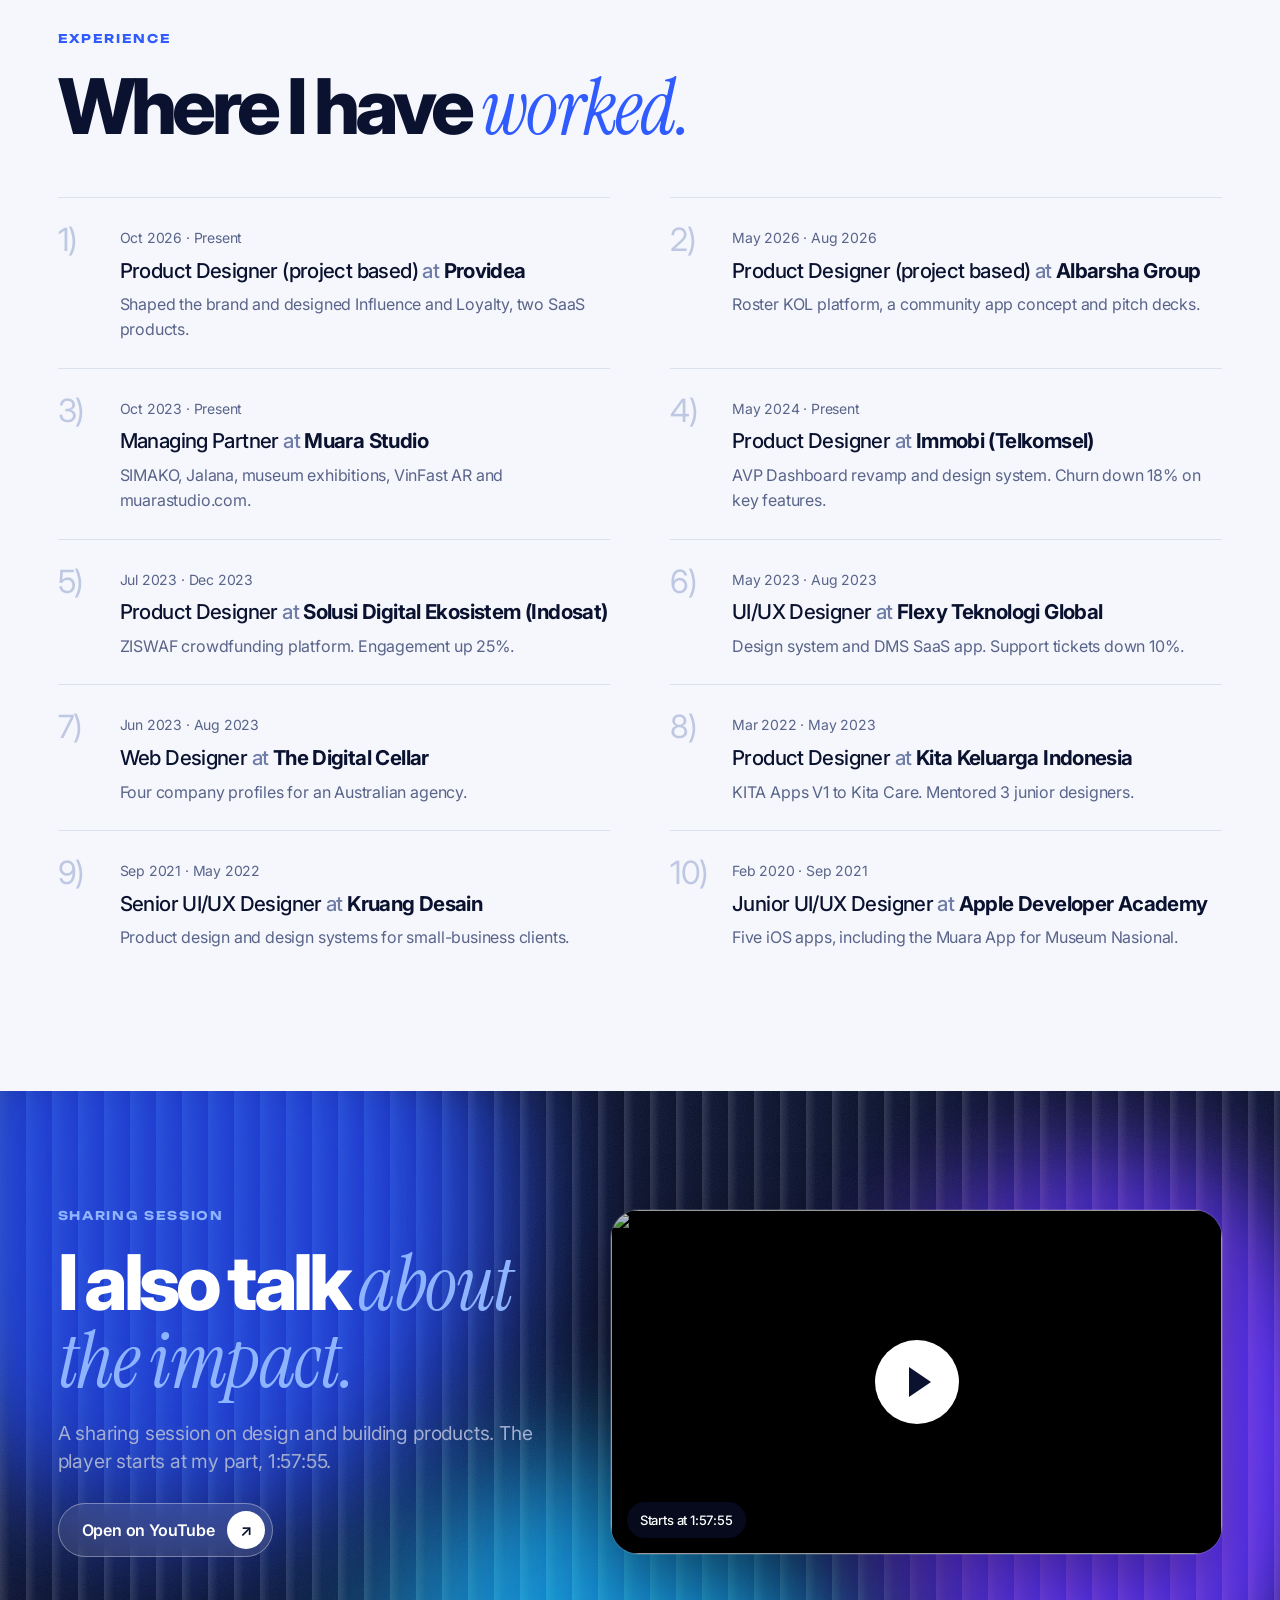
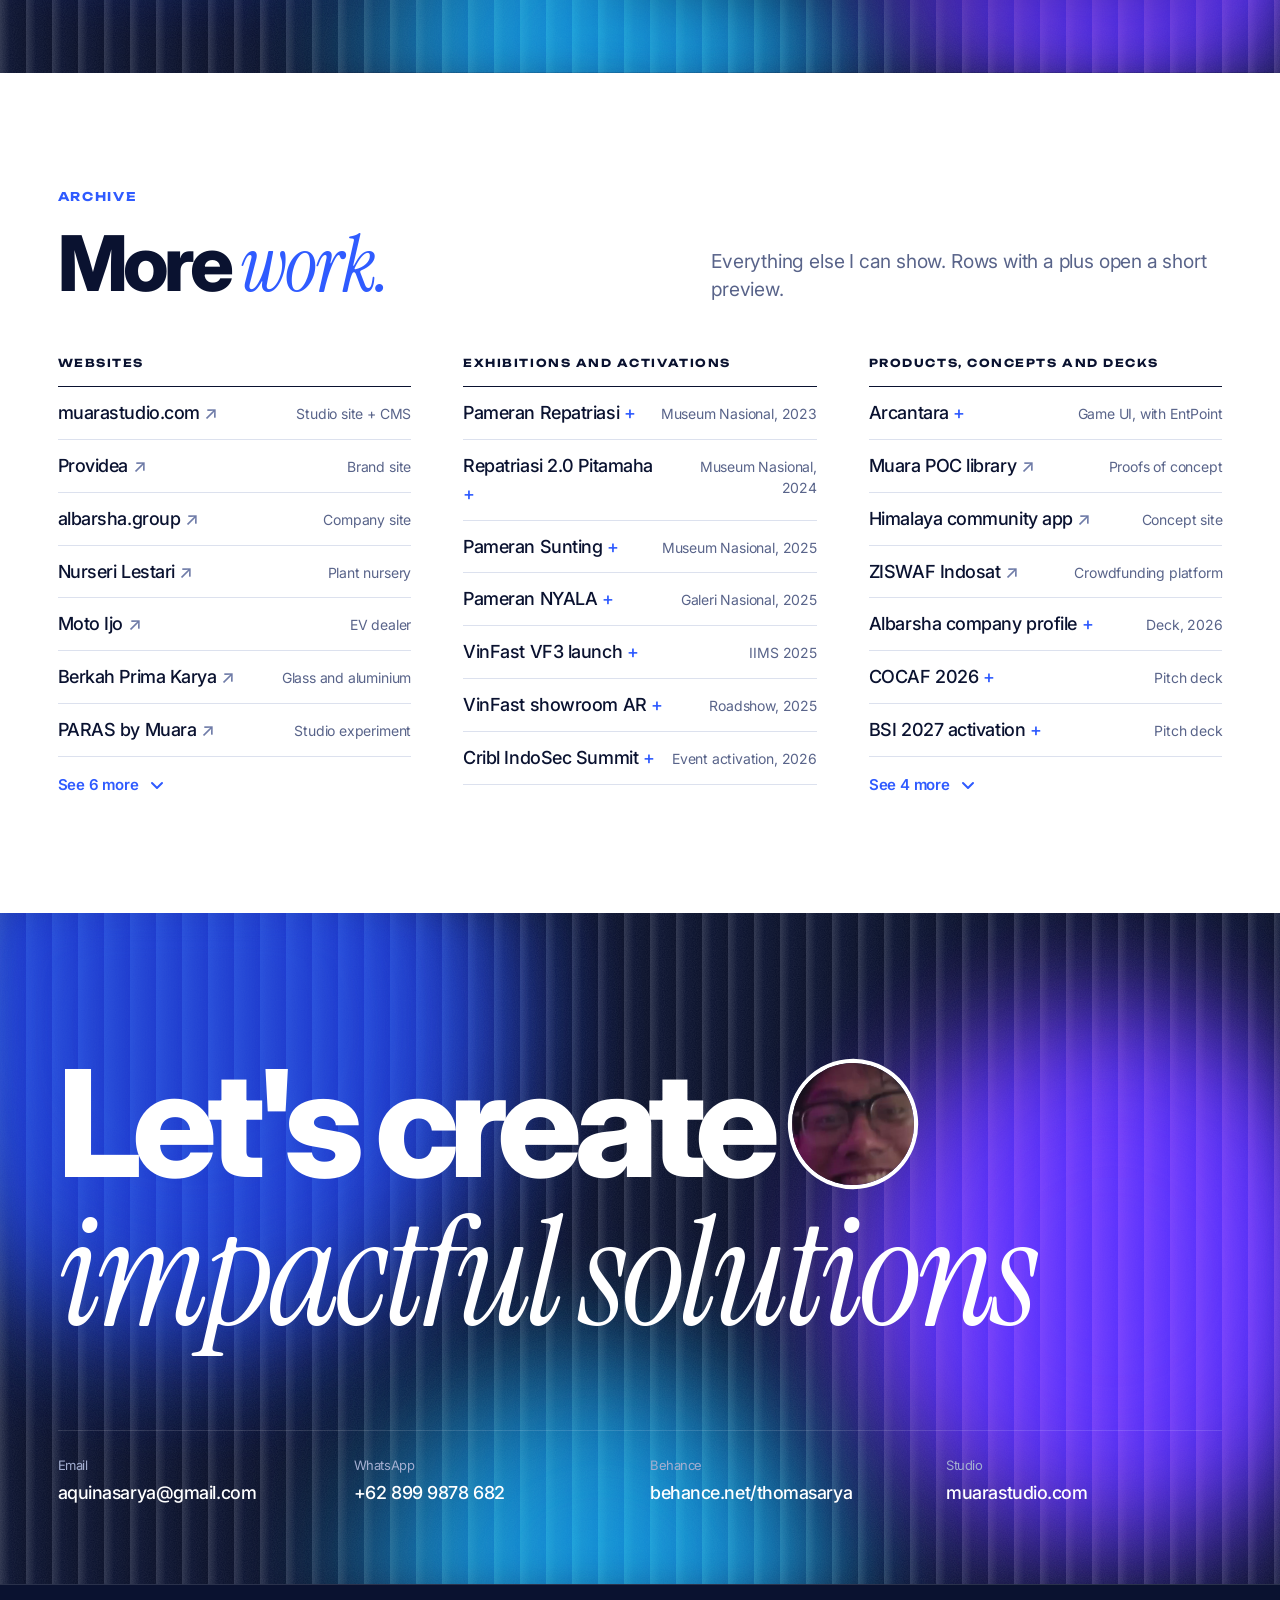
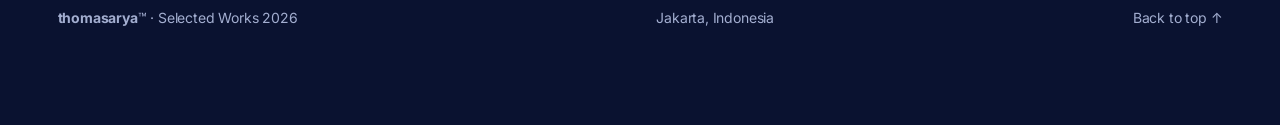
==== commit 13732e6b: "Navy theme, project pages, covers, list previews, PDF CV Co-Authored-By: Claude Fable 5.2 <noreply@a" ====
--- a/index.html
+++ b/index.html
@@ -8,23 +8,22 @@
 <meta property="og:title" content="Thomas Arya · Product Designer">
 <meta property="og:description" content="From messy briefs to products people actually use.">
 <meta property="og:image" content="img/thomas.jpg">
-<meta name="theme-color" content="#10100F">
+<meta name="theme-color" content="#0A1230">
 <link rel="preconnect" href="https://fonts.googleapis.com">
 <link rel="preconnect" href="https://fonts.gstatic.com" crossorigin>
-<link href="https://fonts.googleapis.com/css2?family=Inter:wght@400;500;600;700;800&family=Instrument+Serif:ital@0;1&display=swap" rel="stylesheet">
+<link href="https://fonts.googleapis.com/css2?family=Inter:wght@400;500;600;700;800&family=Instrument+Serif:ital@0;1&family=Unbounded:wght@700&display=swap" rel="stylesheet">
 <link rel="stylesheet" href="style.css">
 </head>
 <body class="is-loading">
 
-<div class="loader" id="loader" aria-hidden="true">
-  <div class="loader-name" id="loaderName"></div>
+<div class="loader" id="loader" role="status" aria-label="Loading portfolio">
+  <canvas id="loaderCanvas" width="900" height="240" aria-hidden="true"></canvas>
   <div class="loader-bar"><i></i></div>
   <div class="loader-status">Portfolio 2026</div>
 </div>
 
 <header class="topbar">
   <a class="brand" href="#top"><b>thomasarya</b>™</a>
-  <span class="topbar-mid"><i class="dot"></i>Available for product design work</span>
   <a class="topbar-link" href="mailto:aquinasarya@gmail.com">aquinasarya@gmail.com</a>
 </header>
 
@@ -34,12 +33,12 @@
 </nav>
 
 <main id="top">
-<section class="hero">
-  <div class="hero-grid" aria-hidden="true"></div>
+<section class="hero dark">
+  <div class="fx" aria-hidden="true"><i></i><i></i><i></i></div>
   <p class="hero-kicker reveal">Product Designer · Jakarta, Indonesia</p>
   <h1 class="hero-title">
     <span class="hero-name"><span class="reveal">Thomas</span>
-      <span class="idcard" id="idcard"><img src="img/thomas.jpg" alt="Thomas Arya speaking at a sharing session"><span class="idcap"><span><b>Thomas Arya</b><small>Product Designer · JKT</small></span><i class="dot"></i></span></span>
+      <span class="idcard" id="idcard"><img src="img/thomas.jpg" alt="Thomas Arya speaking at a sharing session"><span class="idcap"><span><b>Thomas Arya</b><small>Product Designer · JKT</small></span><i></i></span></span>
       <span class="reveal hero-last">Arya</span></span>
     <span class="hero-role reveal">PRODUCT DESIGNER</span>
   </h1>
@@ -53,7 +52,7 @@
 
 <section class="section" id="about">
   <div class="section-head">
-    <p class="eyebrow"><i class="dot"></i>About me</p>
+    <p class="kick">About</p>
     <h2>Hello, <em>I'm Thomas.</em></h2>
   </div>
   <div class="bento">
@@ -63,83 +62,86 @@
       <div class="stats">
         <div><b>6+</b><span>years designing products</span></div>
         <div><b>10</b><span>selected projects here</span></div>
-        <div><b>3</b><span>teams today: Muara, Providea, Albarsha</span></div>
+        <div><b>20+</b><span>websites, exhibitions and decks below</span></div>
       </div>
     </article>
-    <article class="tile tile-photo t-b reveal">
-      <img src="img/thomas.jpg" alt="Thomas Arya holding a microphone, laughing" loading="lazy">
-      <div class="chips"><span>Based in Jakarta</span><span>Bahasa · English</span><span>Figma · Front end</span></div>
+    <article class="tile tile-fx t-b reveal">
+      <div class="fx" aria-hidden="true"><i></i><i></i><i></i></div>
+      <p class="tile-label">Toolbox</p>
+      <p class="tile-lead">Design it, test it, <em>then build it.</em></p>
+      <div class="tools">
+        <span class="glass">Figma</span><span class="glass">Design systems</span><span class="glass">Prototyping</span><span class="glass">Usability testing</span><span class="glass">HTML · CSS · JS</span><span class="glass">React</span><span class="glass">Blender</span><span class="glass">Spline</span>
+      </div>
     </article>
     <article class="tile tile-paper t-c reveal">
       <p class="tile-label">How I work</p>
       <p>Over 6+ years I have designed telco dashboards, museum systems, SaaS products, AR exhibitions and brand websites. I work end to end: research, flows, design systems, prototypes, testing and hand-off. I also build the front end for many of my own designs.</p>
-      <p>I started at the Apple Developer Academy with the Muara App for Museum Nasional Indonesia. Today I am Managing Partner at Muara Studio, and I design products for Providea and Albarsha Group.</p>
+      <p>I started at the Apple Developer Academy with the Muara App for Museum Nasional Indonesia. Today I am Managing Partner at Muara Studio and I design products for Providea.</p>
     </article>
-    <article class="tile tile-lime t-d reveal">
+    <article class="tile tile-dark t-d reveal">
       <p class="tile-label">Résumé</p>
-      <p class="tile-lead">One page of facts, with links.</p>
-      <a class="btn btn-ink" href="media/Thomas-Arya-Product-Designer-CV.docx" download><span>Download CV</span><i aria-hidden="true">↓</i></a>
+      <p class="tile-lead">Three pages of facts, with links.</p>
+      <div class="cv-actions">
+        <button class="btn btn-ghost" type="button" id="cvPreview"><span>Preview CV</span><i aria-hidden="true">◉</i></button>
+        <a class="btn" href="media/Thomas-Arya-Product-Designer-CV.pdf" download><span>Download CV</span><i aria-hidden="true">↓</i></a>
+      </div>
     </article>
   </div>
 </section>
 
-<section class="section section-dark" id="work">
+<section class="section dark" id="work">
   <div class="section-head">
-    <p class="eyebrow"><i class="dot"></i>Selected projects</p>
-    <h2>Ten products <em>and experiences.</em></h2>
-    <p class="section-sub">From telco dashboards and museum systems to AR on a showroom floor. Each one is a summary. Full case studies are available on request.</p>
+    <p class="kick">Selected work</p>
+    <h2>Selected Products <em>and Experience.</em></h2>
+    <p class="section-sub">From telco dashboards and museum systems to AR on a showroom floor. Each one has its own page. Full case studies are available on request.</p>
   </div>
   <div class="work" id="workGrid"></div>
 </section>
 
 <section class="section" id="services">
   <div class="section-head split">
-    <h2>What I do? <em>(and love doing)</em></h2>
+    <div><p class="kick">Services</p><h2>What I do? <em>(and love doing)</em></h2></div>
     <p class="section-sub">One designer on the hook for the outcome. From a messy requirement to a shipped product, and often the code that ships it.</p>
   </div>
   <div class="rows" id="services-rows"></div>
 </section>
 
-<section class="section" id="experience">
+<section class="section tint" id="experience">
   <div class="section-head">
-    <p class="eyebrow"><i class="dot"></i>Work experience</p>
+    <p class="kick">Experience</p>
     <h2>Where I have <em>worked.</em></h2>
   </div>
   <ol class="xp" id="xp"></ol>
 </section>
 
-<section class="section section-dark" id="talk">
+<section class="section dark" id="talk" style="overflow:hidden;isolation:isolate">
+  <div class="fx" aria-hidden="true"><i></i><i></i><i></i></div>
   <div class="talk">
     <div class="talk-copy">
-      <p class="eyebrow"><i class="dot"></i>Sharing session</p>
-      <h2>I also talk <em>about the work.</em></h2>
+      <p class="kick">Sharing session</p>
+      <h2>I also talk <em>about the impact.</em></h2>
       <p class="section-sub">A sharing session on design and building products. The player starts at my part, 1:57:55.</p>
       <a class="btn btn-ghost" href="https://www.youtube.com/watch?v=8dJPfvxFz30&t=7075s" target="_blank" rel="noopener"><span>Open on YouTube</span><i aria-hidden="true">↗</i></a>
     </div>
-    <div class="player" id="player" data-id="8dJPfvxFz30" data-start="7075">
-      <button type="button" aria-label="Play the sharing session from 1:57:55">
-        <img src="https://i.ytimg.com/vi/8dJPfvxFz30/hqdefault.jpg" alt="" loading="lazy">
-        <span class="play" aria-hidden="true"></span>
-        <span class="stamp">Starts at 1:57:55</span>
-      </button>
-    </div>
+    <div id="talkPlayer"></div>
   </div>
 </section>
 
 <section class="section" id="more">
   <div class="section-head split">
-    <h2>More <em>work.</em></h2>
-    <p class="section-sub">Everything else I can show. Tell me which ones matter to you and I will bring the story.</p>
+    <div><p class="kick">Archive</p><h2>More <em>work.</em></h2></div>
+    <p class="section-sub">Everything else I can show. Rows with a plus open a short preview.</p>
   </div>
   <div class="more" id="more-lists"></div>
 </section>
 
 <section class="closing" id="contact">
+  <div class="fx" aria-hidden="true"><i></i><i></i><i></i></div>
   <h2 class="closing-title">
     <span class="l1">Let's create
       <span class="loop"><video src="media/loop.mp4" poster="media/loop.jpg" autoplay muted loop playsinline aria-label="Short video of Thomas"></video></span>
     </span>
-    <span class="l2"><em>impactful solutions</em><span class="ta">TA</span></span>
+    <span class="l2"><em>impactful solutions</em></span>
   </h2>
   <div class="closing-links">
     <a href="mailto:aquinasarya@gmail.com"><small>Email</small>aquinasarya@gmail.com</a>
@@ -156,12 +158,14 @@
   <a href="#top">Back to top ↑</a>
 </footer>
 
-<dialog class="case" id="case" aria-labelledby="caseTitle">
-  <button class="case-close" type="button" aria-label="Close">×</button>
-  <div class="case-body" id="caseBody"></div>
+<dialog class="modal" id="modal" aria-labelledby="modalTitle">
+  <button class="modal-close" type="button" aria-label="Close">×</button>
+  <div id="modalBody"></div>
 </dialog>
 
 <script src="data.js"></script>
+<script src="data2.js"></script>
+<script src="shared.js"></script>
 <script src="app.js"></script>
 </body>
 </html>
--- a/style.css
+++ b/style.css
@@ -1,215 +1,310 @@
 :root{
-  --ink:#10100F; --paper:#F2F1EC; --white:#F7F6F2; --lime:#CDF545; --card:#1B1B19;
-  --g1:#8C8C86; --g2:#63635E; --g3:#3A3A37; --line:#2A2A28; --line-l:#D8D7D0; --ghost:#E7E6DF;
+  --navy:#0A1230; --navy2:#101B45; --navy3:#18265C; --blue:#2F5BFF; --sky:#8FB4FF;
+  --white:#FFFFFF; --paper:#F5F7FC; --ink:#0A1230; --lime:#CDF545;
+  --d1:#A3AED0; --d2:#6F7CA8; --l2:#59648A; --line:rgba(255,255,255,.13); --line-l:#DCE1EE;
   --pad:clamp(16px,4.5vw,86px); --r:28px;
   --ease:cubic-bezier(.16,1,.3,1); --spring:cubic-bezier(.34,1.56,.64,1);
-  --sans:"Inter",system-ui,-apple-system,"Segoe UI",sans-serif; --serif:"Instrument Serif",Georgia,serif;
+  --sans:"Inter",system-ui,-apple-system,"Segoe UI",sans-serif; --serif:"Instrument Serif",Georgia,serif; --cap:"Unbounded","Inter",sans-serif;
+  --noise:url("data:image/svg+xml,%3Csvg xmlns='http://www.w3.org/2000/svg' width='220' height='220'%3E%3Cfilter id='n'%3E%3CfeTurbulence type='fractalNoise' baseFrequency='.9' numOctaves='2' stitchTiles='stitch'/%3E%3CfeColorMatrix values='0 0 0 0 1 0 0 0 0 1 0 0 0 0 1 0 0 0 .55 0'/%3E%3C/filter%3E%3Crect width='100%25' height='100%25' filter='url(%23n)'/%3E%3C/svg%3E");
+  --reed:linear-gradient(90deg,rgba(255,255,255,.13) 0,rgba(255,255,255,0) 38%,rgba(0,0,0,.16) 100%);
 }
 *{box-sizing:border-box}
 html{scroll-behavior:smooth;-webkit-text-size-adjust:100%}
-body{margin:0;background:var(--paper);color:var(--ink);font:400 17px/1.55 var(--sans);letter-spacing:-.011em;-webkit-font-smoothing:antialiased;overflow-x:hidden}
+body{margin:0;background:var(--white);color:var(--ink);font:400 17px/1.55 var(--sans);letter-spacing:-.011em;-webkit-font-smoothing:antialiased;overflow-x:hidden}
 body.is-loading{overflow:hidden}
 img,video{display:block;max-width:100%}
 a{color:inherit;text-decoration:none}
 em{font-family:var(--serif);font-style:italic;font-weight:400;letter-spacing:-.01em}
 h1,h2,h3,p{margin:0}
-.dot{display:inline-block;width:9px;height:9px;border-radius:50%;background:var(--lime);flex:none}
-:focus-visible{outline:2px solid var(--ink);outline-offset:3px;border-radius:6px}
-.section-dark :focus-visible,.case :focus-visible{outline-color:var(--lime)}
+button{font:inherit;color:inherit}
+:focus-visible{outline:2px solid var(--blue);outline-offset:3px;border-radius:6px}
+.dark :focus-visible{outline-color:var(--white)}
+.kick{font-family:var(--cap);font-weight:700;font-size:12px;letter-spacing:.14em;text-transform:uppercase;color:var(--blue);margin-bottom:20px}
+.dark .kick{color:var(--sky)}
+
+/* texture: gradient light, reeded glass, grain */
+.fx{position:absolute;inset:0;overflow:hidden;pointer-events:none;z-index:0}
+.fx i{position:absolute;border-radius:50%;filter:blur(70px);opacity:.9;animation:drift 18s ease-in-out infinite alternate}
+.fx i:nth-child(1){width:46vw;height:46vw;left:-8vw;top:-14vw;background:#2447D8}
+.fx i:nth-child(2){width:38vw;height:38vw;right:-6vw;top:18%;background:#6C3BFF;animation-duration:23s;animation-direction:alternate-reverse}
+.fx i:nth-child(3){width:34vw;height:34vw;left:30%;bottom:-18vw;background:#19B6FF;opacity:.55;animation-duration:27s}
+.fx::before{content:"";position:absolute;inset:0;z-index:1;background:var(--reed);background-size:26px 100%;backdrop-filter:blur(18px);-webkit-backdrop-filter:blur(18px);mix-blend-mode:overlay}
+.fx::after{content:"";position:absolute;inset:0;z-index:2;background:var(--noise);opacity:.16;mix-blend-mode:soft-light}
+@keyframes drift{to{transform:translate(6vw,4vw) scale(1.15)}}
+.glass{background:rgba(255,255,255,.09);backdrop-filter:blur(22px) saturate(1.5);-webkit-backdrop-filter:blur(22px) saturate(1.5);border:1px solid rgba(255,255,255,.2);box-shadow:inset 0 1px 0 rgba(255,255,255,.25)}
 
 /* loader */
-.loader{position:fixed;inset:0;z-index:100;background:var(--ink);color:var(--white);display:grid;place-content:center;justify-items:center;gap:22px;transition:transform .9s var(--ease)}
-.loader.out{transform:translateY(-101%)}
-.loader-name{font-size:clamp(40px,7vw,92px);letter-spacing:-.05em;line-height:1;display:flex;white-space:pre}
-.loader-name span{display:inline-block;overflow:hidden;line-height:1.1}
-.loader-name i{display:inline-block;font-style:normal;transform:translateY(110%);animation:rise .7s var(--ease) forwards}
-.loader-name .b i{font-weight:800}
-.loader-name span:not(.b) i{color:var(--g1)}
-.loader-bar{width:180px;height:2px;background:var(--line);overflow:hidden}
-.loader-bar i{display:block;height:100%;background:var(--lime);transform-origin:left;transform:scaleX(0);animation:fill 1.1s .25s var(--ease) forwards}
-.loader-status{font-size:12px;color:var(--g1);letter-spacing:.08em;text-transform:uppercase}
-@keyframes rise{to{transform:none}}
-@keyframes fill{to{transform:scaleX(1)}}
+.loader{position:fixed;inset:0;z-index:100;background:var(--navy);color:var(--white);display:grid;place-content:center;justify-items:center;gap:26px;transition:opacity .6s var(--ease),transform .9s var(--ease)}
+.loader.out{opacity:0;transform:scale(1.04);pointer-events:none}
+.loader canvas{width:min(92vw,900px);height:auto;display:block}
+.loader-bar{width:min(60vw,260px);height:9px;border-radius:99px;background:rgba(255,255,255,.1);overflow:hidden}
+.loader-bar i{display:block;height:100%;width:0;border-radius:99px;background-color:var(--lime);background-image:repeating-linear-gradient(135deg,rgba(10,18,48,.85) 0,rgba(10,18,48,.85) 2px,transparent 2px,transparent 6px);background-size:17px 17px;animation:fill 1.9s .2s var(--ease) forwards,stripes .6s linear infinite}
+.loader-status{font-family:var(--cap);font-weight:700;font-size:11px;letter-spacing:.16em;text-transform:uppercase;color:var(--d1)}
+@keyframes fill{to{width:100%}}
+@keyframes stripes{to{background-position:17px 0}}
 
 /* top bar + dock */
-.topbar{position:absolute;top:0;left:0;right:0;z-index:5;display:flex;justify-content:space-between;align-items:center;gap:16px;padding:26px var(--pad);font-size:15px;color:var(--g1)}
-.topbar .brand{color:var(--white)} .topbar-mid{display:flex;align-items:center;gap:10px}
-.topbar-link{color:var(--white);border-bottom:1px solid var(--g3)}
-.dock{position:fixed;left:50%;bottom:22px;z-index:20;display:flex;gap:2px;padding:6px;border-radius:999px;background:rgba(16,16,15,.72);backdrop-filter:blur(18px) saturate(1.4);-webkit-backdrop-filter:blur(18px) saturate(1.4);border:1px solid rgba(255,255,255,.1);transform:translate(-50%,140%);transition:transform .6s var(--ease);max-width:calc(100vw - 24px)}
+.topbar{position:absolute;top:0;left:0;right:0;z-index:5;display:flex;justify-content:space-between;align-items:center;gap:16px;padding:26px var(--pad);font-size:15px;color:var(--white)}
+.topbar-link{border-bottom:1px solid rgba(255,255,255,.35)}
+.dock{position:fixed;left:50%;bottom:22px;z-index:20;display:flex;gap:2px;padding:6px;border-radius:999px;background:rgba(10,18,48,.72);backdrop-filter:blur(18px) saturate(1.4);-webkit-backdrop-filter:blur(18px) saturate(1.4);border:1px solid rgba(255,255,255,.14);transform:translate(-50%,140%);transition:transform .6s var(--ease);max-width:calc(100vw - 24px)}
 .dock.show{transform:translate(-50%,0)}
 .dock a{color:var(--white);font-size:14px;font-weight:500;padding:10px 15px;border-radius:999px;white-space:nowrap;transition:background .25s}
-.dock a:hover{background:rgba(255,255,255,.12)}
-.dock .dock-cta{background:var(--lime);color:var(--ink)} .dock .dock-cta:hover{background:#dcff62}
+.dock a:hover{background:rgba(255,255,255,.14)}
+.dock .dock-cta{background:var(--white);color:var(--navy)}
 
 /* hero */
-.hero{position:relative;min-height:min(100svh,1100px);background:var(--ink);color:var(--white);display:flex;flex-direction:column;align-items:center;justify-content:center;text-align:center;padding:120px var(--pad) 110px;overflow:hidden}
-.hero-grid{position:absolute;inset:0;background-image:linear-gradient(to right,#1D1D1B 1px,transparent 1px),linear-gradient(to bottom,#1D1D1B 1px,transparent 1px);background-size:calc(100%/12) 100%,100% 25%;pointer-events:none}
-.hero>*:not(.hero-grid){position:relative}
-.hero-kicker{font-size:15px;color:var(--g1);margin-bottom:clamp(40px,5vw,72px)}
+.hero{position:relative;min-height:min(100svh,1100px);background:var(--navy);color:var(--white);display:flex;flex-direction:column;align-items:center;justify-content:center;text-align:center;padding:120px var(--pad) 110px;overflow:hidden;isolation:isolate}
+.hero>*:not(.fx){position:relative;z-index:1}
+.hero-kicker{font-family:var(--cap);font-weight:700;font-size:12px;letter-spacing:.16em;text-transform:uppercase;color:rgba(255,255,255,.75);margin-bottom:clamp(40px,5vw,72px)}
 .hero-title{display:flex;flex-direction:column;align-items:center;font-weight:400;line-height:.92}
-.hero-name{font-size:clamp(44px,10.5vw,200px);font-weight:400;color:var(--g2);letter-spacing:-.06em}
+.hero-name{font-size:clamp(44px,10.5vw,200px);font-weight:400;color:rgba(255,255,255,.62);letter-spacing:-.06em;display:flex;align-items:center;justify-content:center;gap:.16em}
+.hero-last{font-weight:800;color:var(--white)}
 .hero-role{font-size:clamp(34px,8.6vw,168px);font-weight:800;letter-spacing:-.065em;margin-top:.1em;white-space:nowrap}
-.hero-name{display:flex;align-items:center;justify-content:center;gap:.16em}
-.hero-last{font-weight:800;color:var(--white)}
-.idcard{position:relative;z-index:3;flex:none;display:block;width:1.18em;margin:-.42em -.1em -.5em;padding:.045em .045em 0;background:var(--paper);color:var(--ink);border-radius:.1em;box-shadow:0 .14em .3em rgba(0,0,0,.5);transform:rotate(-8deg);transition:transform .7s var(--spring);cursor:grab;touch-action:none;user-select:none;letter-spacing:-.01em;text-align:left}
+.idcard{position:relative;z-index:3;flex:none;display:block;width:1.18em;margin:-.42em -.1em -.5em;padding:.045em .045em 0;background:var(--white);color:var(--ink);border-radius:.1em;box-shadow:0 .14em .3em rgba(3,8,30,.55);transform:rotate(-8deg);transition:transform .7s var(--spring);cursor:grab;touch-action:none;user-select:none;text-align:left}
 .idcard:hover{transform:rotate(5deg) scale(1.05)}
 .idcard.drag{transition:none;cursor:grabbing}
 .idcard img{width:100%;height:auto;aspect-ratio:1/1.02;object-fit:cover;border-radius:.065em;pointer-events:none}
-.idcap{letter-spacing:-.01em;display:flex;justify-content:space-between;align-items:center;padding:.05em .03em .06em;line-height:1.25}
-.idcard b{display:block;font-size:max(10px,.085em);font-weight:600} .idcard small{display:block;font-size:max(8px,.06em);color:var(--g2);font-weight:400}
-.idcard .dot{width:max(6px,.05em);height:max(6px,.05em)}
+.idcap{letter-spacing:0;display:flex;justify-content:space-between;align-items:center;padding:.05em .03em .06em;line-height:1.25}
+.idcard b{letter-spacing:-.2px;display:block;font-size:max(10px,.085em);font-weight:600} .idcard small{display:block;font-size:max(8px,.06em);color:var(--l2);font-weight:400}
+.idcap i{width:max(6px,.05em);height:max(6px,.05em);border-radius:50%;background:var(--blue)}
 .hero-lead{font-size:clamp(19px,2vw,30px);font-weight:500;letter-spacing:-.03em;margin:34px 0 30px;max-width:22em}
-.btn{display:inline-flex;align-items:center;gap:12px;padding:8px 8px 8px 24px;border-radius:999px;background:var(--white);color:var(--ink);font-weight:600;font-size:16px;border:0;cursor:pointer;transition:transform .4s var(--spring)}
-.btn i{display:grid;place-items:center;width:38px;height:38px;border-radius:50%;background:var(--ink);color:var(--white);font-style:normal;transition:transform .4s var(--spring),background .3s}
-.btn:hover{transform:scale(1.03)} .btn:hover i{transform:rotate(-12deg) scale(1.08);background:var(--lime);color:var(--ink)}
+.btn{display:inline-flex;align-items:center;gap:12px;padding:8px 8px 8px 24px;border-radius:999px;background:var(--white);color:var(--navy);font-weight:600;font-size:16px;border:0;cursor:pointer;transition:transform .4s var(--spring);white-space:nowrap}
+.btn i{display:grid;place-items:center;width:38px;height:38px;border-radius:50%;background:var(--navy);color:var(--white);font-style:normal;transition:transform .4s var(--spring),background .3s}
+.btn:hover{transform:scale(1.03)} .btn:hover i{transform:rotate(-12deg) scale(1.08);background:var(--blue)}
 .btn:active{transform:scale(.97)}
-.btn-ink{background:var(--ink);color:var(--white)} .btn-ink i{background:var(--white);color:var(--ink)}
-.btn-ghost{background:transparent;color:var(--white);box-shadow:inset 0 0 0 1px var(--g3)} .btn-ghost i{background:var(--white);color:var(--ink)}
+.btn-ink{background:var(--navy);color:var(--white)} .btn-ink i{background:var(--white);color:var(--navy)} .btn-ink:hover i{color:var(--white)}
+.btn-ghost{background:rgba(255,255,255,.1);color:var(--white);box-shadow:inset 0 0 0 1px rgba(255,255,255,.35);backdrop-filter:blur(12px);-webkit-backdrop-filter:blur(12px)} .btn-ghost i{background:var(--white);color:var(--navy)} .btn-ghost:hover i{color:var(--white)}
 
 /* marquee */
-.marquee{background:var(--ink);color:var(--g1);border-top:1px solid var(--line);padding:22px 0;overflow:hidden}
+.marquee{background:var(--navy);color:var(--d1);border-top:1px solid var(--line);padding:22px 0;overflow:hidden}
 .marquee-track{display:flex;gap:56px;width:max-content;animation:slide 48s linear infinite;font-size:20px;font-weight:700;letter-spacing:-.04em;white-space:nowrap}
 .marquee:hover .marquee-track{animation-play-state:paused}
 @keyframes slide{to{transform:translateX(-50%)}}
 
 /* sections */
-.section{padding:clamp(72px,9vw,140px) var(--pad)}
-.section-dark{background:var(--ink);color:var(--white)}
+.section{position:relative;padding:clamp(72px,9vw,140px) var(--pad)}
+.dark{background:var(--navy);color:var(--white)}
+.tint{background:var(--paper)}
 .section-head{max-width:1100px;margin-bottom:clamp(32px,4vw,60px)}
 .section-head.split{display:grid;grid-template-columns:1.2fr 1fr;gap:40px;align-items:end;max-width:none}
-.eyebrow{display:flex;align-items:center;gap:10px;font-size:16px;color:var(--g2);margin-bottom:18px}
-.section-dark .eyebrow,.section-dark .section-sub{color:var(--g1)}
-h2{font-size:clamp(40px,6.2vw,96px);font-weight:800;letter-spacing:-.06em;line-height:.98}
-h2 em{font-weight:400;letter-spacing:-.02em;color:var(--g2)} .section-dark h2 em{color:var(--g1)}
-.section-sub{font-size:clamp(17px,1.5vw,23px);color:var(--g2);max-width:34em;margin-top:20px;line-height:1.45}
+h2{font-size:clamp(38px,6vw,92px);font-weight:800;letter-spacing:-.06em;line-height:.98}
+h2 em{font-weight:400;letter-spacing:-.02em;color:var(--blue)} .dark h2 em{color:var(--sky)}
+.section-sub{font-size:clamp(17px,1.5vw,23px);color:var(--l2);max-width:34em;margin-top:20px;line-height:1.45}
+.dark .section-sub{color:var(--d1)}
 
 /* bento */
 .bento{display:grid;grid-template-columns:repeat(12,1fr);gap:12px}
-.tile{border-radius:var(--r);padding:clamp(22px,2.6vw,40px);display:flex;flex-direction:column;gap:18px;min-height:340px;overflow:hidden;position:relative}
-.t-a{grid-column:span 7} .t-b{grid-column:span 5} .t-c{grid-column:span 8} .t-d{grid-column:span 4}
-.tile-dark{background:var(--ink);color:var(--white)} .tile-paper{background:var(--white);box-shadow:inset 0 0 0 1px var(--line-l)} .tile-lime{background:var(--lime)}
-.tile-label{font-size:13px;font-weight:600;letter-spacing:.08em;text-transform:uppercase;color:var(--g1)} .tile-lime .tile-label{color:var(--g3)} .tile-paper .tile-label{color:var(--g2)}
+.tile{border-radius:var(--r);padding:clamp(22px,2.6vw,40px);display:flex;flex-direction:column;gap:18px;min-height:340px;overflow:hidden;position:relative;isolation:isolate}
+.tile>*:not(.fx){position:relative;z-index:1}
+.t-a{grid-column:span 7} .t-b{grid-column:span 5} .t-c{grid-column:span 7} .t-d{grid-column:span 5}
+.tile-dark{background:var(--navy);color:var(--white)} .tile-paper{background:var(--paper);box-shadow:inset 0 0 0 1px var(--line-l)}
+.tile-fx{background:var(--navy2);color:var(--white)}
+.tile-label{font-family:var(--cap);font-size:11px;font-weight:700;letter-spacing:.14em;text-transform:uppercase;color:var(--sky)} .tile-paper .tile-label{color:var(--blue)}
 .tile-lead{font-size:clamp(24px,2.6vw,40px);font-weight:600;letter-spacing:-.04em;line-height:1.08}
-.tile-paper p:not(.tile-label){color:var(--g2);font-size:clamp(16px,1.25vw,19px);max-width:46em}
+.tile-paper p:not(.tile-label){color:var(--l2);font-size:clamp(16px,1.25vw,19px);max-width:46em}
 .stats{display:grid;grid-template-columns:repeat(3,1fr);gap:16px;margin-top:auto;border-top:1px solid var(--line);padding-top:22px}
-.stats b{display:block;font-size:clamp(34px,4vw,64px);font-weight:800;letter-spacing:-.06em;line-height:1;color:var(--lime)} .stats span{font-size:14px;color:var(--g1);line-height:1.35;display:block;margin-top:8px}
-.tile-photo{padding:0} .tile-photo img{position:absolute;inset:0;width:100%;height:100%;object-fit:cover}
-.chips{position:absolute;left:16px;right:16px;bottom:16px;display:flex;flex-wrap:wrap;gap:8px}
-.chips span{font-size:13px;font-weight:500;color:#fff;padding:8px 13px;border-radius:999px;background:rgba(16,16,15,.45);backdrop-filter:blur(14px);-webkit-backdrop-filter:blur(14px);border:1px solid rgba(255,255,255,.22)}
-.tile-lime .btn{margin-top:auto;align-self:flex-start}
-
-/* work */
+.stats b{display:block;font-size:clamp(34px,4vw,64px);font-weight:800;letter-spacing:-.06em;line-height:1} .stats span{font-size:14px;color:var(--d1);line-height:1.35;display:block;margin-top:8px}
+.tools{display:flex;flex-wrap:wrap;gap:8px;margin-top:auto}
+.tools span{font-size:14px;font-weight:500;padding:9px 15px;border-radius:999px}
+.cv-actions{display:flex;gap:10px;flex-wrap:wrap;margin-top:auto}
+
+/* covers */
+.cov{position:relative;overflow:hidden;border-radius:var(--r);aspect-ratio:16/10;container-type:inline-size;background:var(--bg,var(--navy2));color:#fff;isolation:isolate}
+.cov::after{content:"";position:absolute;inset:0;background:var(--noise);opacity:.12;mix-blend-mode:soft-light;pointer-events:none;z-index:9}
+.cov img{position:absolute;object-fit:cover;box-shadow:0 2.4cqw 5cqw rgba(0,0,0,.35);border-radius:1.2cqw;transition:transform 1.1s var(--ease)}
+.cov .w{position:absolute;font-weight:800;letter-spacing:-.06em;line-height:.9}
+.cov .chip{z-index:3;position:absolute;font-size:max(11px,1.7cqw);font-weight:500;padding:1.1cqw 2cqw;border-radius:99px;white-space:nowrap}
+.c-influence{--bg:linear-gradient(135deg,#0B1E63,#2F5BFF 62%,#A9C4FF)}
+.c-influence img{width:78cqw;left:15cqw;top:11cqw;aspect-ratio:1440/1024;transform:perspective(1400px) rotateY(-18deg) rotateX(9deg) rotate(2deg);transform-origin:left center}
+.c-influence .chip{left:5cqw;bottom:5cqw}
+.c-simako{--bg:linear-gradient(160deg,#0D4744,#0A1230 70%)}
+.c-simako img{width:58cqw;aspect-ratio:16/9;top:13cqw}
+.c-simako img:nth-child(1){left:4cqw;transform:rotate(-7deg)} .c-simako img:nth-child(2){left:38cqw;top:17cqw;transform:rotate(6deg)} .c-simako img:nth-child(3){left:21cqw;top:9cqw}
+.c-simako .chip{left:5cqw;bottom:5cqw}
+.c-avp{--bg:repeating-linear-gradient(135deg,rgba(255,255,255,.05) 0 2px,transparent 2px 14px),linear-gradient(140deg,#0A1230,#18265C)}
+.c-avp .w{font-size:40cqw;left:4cqw;bottom:-3cqw;color:transparent;-webkit-text-stroke:.35cqw rgba(255,255,255,.9)}
+.c-avp .mods{position:absolute;right:5cqw;top:6cqw;display:grid;gap:1.2cqw;justify-items:end}
+.c-avp .mods span{position:static} .c-avp .lock{left:5cqw;top:6cqw}
+.c-jalana{--bg:#07080F}
+.c-jalana img{inset:0;width:100%;height:100%;border-radius:0;object-position:50% 78%;transform:scale(1.55);transform-origin:50% 70%;box-shadow:none}
+.c-jalana::before{content:"";position:absolute;inset:0;z-index:1;background:linear-gradient(180deg,#07080F 8%,rgba(7,8,15,0) 55%)}
+.c-jalana .w{z-index:2;left:5cqw;top:4cqw;font:400 italic 19cqw/1 var(--serif);letter-spacing:-.02em}
+.c-abhitek{--bg:#F6C61A;color:#151203}
+.c-abhitek img:nth-child(1){width:62cqw;aspect-ratio:1520/1080;left:5cqw;top:10cqw;transform:rotate(-3deg)}
+.c-abhitek img:nth-child(2){width:21cqw;aspect-ratio:738/1600;right:7cqw;top:6cqw;border-radius:2.6cqw;border:.7cqw solid #151203;transform:rotate(5deg)}
+.c-abhitek .chip{left:5cqw;bottom:4.5cqw;background:#151203;color:#F6C61A}
+.c-muaraapp{--bg:radial-gradient(circle at 50% 55%,#6B3BFF,#1A0B4A 70%)}
+.c-muaraapp .ring{position:absolute;left:50%;top:55%;border:1px solid rgba(255,255,255,.22);border-radius:50%;transform:translate(-50%,-50%)}
+.c-muaraapp img{width:66cqw;aspect-ratio:16/10;left:17cqw;top:11cqw;border:1cqw solid #0D0822;border-radius:3cqw;transform:rotate(-5deg)}
+.c-repatriasi{--bg:radial-gradient(circle at 30% 20%,#A5311B,#2B0A06 75%)}
+.c-repatriasi img{width:36cqw;aspect-ratio:1/1;border:1.3cqw solid #F7F1E6;border-bottom-width:5cqw;border-radius:.6cqw}
+.c-repatriasi img:nth-child(1){left:6cqw;top:6cqw;transform:rotate(-8deg)} .c-repatriasi img:nth-child(2){left:57cqw;top:5cqw;transform:rotate(7deg)} .c-repatriasi img:nth-child(3){left:32cqw;top:12cqw;transform:rotate(-1deg);z-index:2}
+.c-repatriasi .w{z-index:3;left:5cqw;bottom:3.5cqw;font:400 italic 13cqw/1 var(--serif);letter-spacing:-.02em;text-shadow:0 .6cqw 2cqw rgba(0,0,0,.5)}
+.c-vinfast{--bg:radial-gradient(circle at 78% 50%,#2F6BFF,#0A1230 62%)}
+.c-vinfast img{width:56cqw;height:56cqw;border-radius:50%;right:-4cqw;top:3.5cqw;border:.8cqw solid rgba(255,255,255,.85)}
+.c-vinfast .w{left:5cqw;top:6cqw;font-size:11cqw}
+.c-vinfast .sw{position:absolute;left:5cqw;bottom:6cqw;display:flex;gap:1.4cqw}
+.c-vinfast .sw i{width:4.6cqw;height:4.6cqw;border-radius:50%;border:.4cqw solid rgba(255,255,255,.8)}
+.c-roster{--bg:linear-gradient(rgba(255,255,255,.06) 1px,transparent 1px) 0 0/100% 6cqw,linear-gradient(90deg,rgba(255,255,255,.06) 1px,transparent 1px) 0 0/6cqw 100%,#0B1A55}
+.c-roster img{width:84cqw;aspect-ratio:16/9;left:8cqw;top:19cqw;border-radius:2cqw 2cqw 0 0;object-position:60% 50%}
+.c-roster .flow{position:absolute;left:8cqw;top:6cqw;display:flex;gap:1.4cqw;align-items:center;font-size:max(11px,1.8cqw);color:rgba(255,255,255,.7)}
+.c-roster .flow span{position:static}
+.c-casanira{--bg:#E8E0D2;color:#2A241B}
+.c-casanira .w{left:5cqw;top:7cqw;font:400 12cqw/.95 var(--serif);letter-spacing:-.02em}
+.c-casanira img{width:44cqw;aspect-ratio:4/5;right:6cqw;top:6cqw;border-radius:0;border:1.2cqw solid #FBF8F2;box-shadow:0 2cqw 4cqw rgba(60,40,10,.25)}
+.c-casanira .cap{position:absolute;left:5cqw;bottom:6cqw;font-size:max(11px,1.7cqw);letter-spacing:.14em;text-transform:uppercase;border-top:1px solid #2A241B;padding-top:1.4cqw;width:34cqw}
+
+/* work grid */
 .work{display:grid;grid-template-columns:repeat(12,1fr);gap:clamp(28px,3vw,44px) 20px}
-.wcard{grid-column:span 6;display:flex;flex-direction:column;gap:16px;background:none;border:0;padding:0;color:inherit;font:inherit;text-align:left;cursor:pointer}
+.wcard{grid-column:span 6;display:flex;flex-direction:column;gap:16px}
+.wcard .cov{aspect-ratio:auto;height:clamp(240px,32vw,520px)}
 .wcard:nth-child(4n+1),.wcard:nth-child(4n){grid-column:span 7} .wcard:nth-child(4n+2),.wcard:nth-child(4n+3){grid-column:span 5}
-.wthumb{position:relative;border-radius:var(--r);overflow:hidden;background:var(--card);height:clamp(240px,32vw,520px)}
-.wthumb img{width:100%;height:100%;object-fit:cover;transition:transform 1s var(--ease)}
-.wcard:hover .wthumb img{transform:scale(1.045)}
-.wthumb .poster{position:absolute;inset:0;display:flex;flex-direction:column;justify-content:flex-end;padding:clamp(20px,3vw,48px);font-size:clamp(30px,4.2vw,72px);font-weight:700;letter-spacing:-.055em;line-height:1}
-.wthumb .tag{position:absolute;top:16px;left:16px;font-size:13px;font-weight:500;padding:7px 12px;border-radius:999px;background:rgba(16,16,15,.55);color:#fff;backdrop-filter:blur(12px);-webkit-backdrop-filter:blur(12px);border:1px solid rgba(255,255,255,.18)}
-.wthumb .open{position:absolute;right:16px;bottom:16px;width:48px;height:48px;border-radius:50%;background:var(--lime);color:var(--ink);display:grid;place-items:center;font-size:20px;transform:scale(0);transition:transform .45s var(--spring)}
-.wcard:hover .open,.wcard:focus-visible .open{transform:scale(1)}
+.wcard:hover .cov img{transform:var(--h,scale(1.04))}
+.c-influence img{--h:perspective(1400px) rotateY(-10deg) rotateX(5deg) rotate(1deg)}
+.c-simako img:nth-child(1){--h:rotate(-11deg) translateX(-2cqw)} .c-simako img:nth-child(2){--h:rotate(10deg) translateX(2cqw)} .c-simako img:nth-child(3){--h:translateY(-1.5cqw)}
+.c-jalana img{--h:scale(1.7)} .c-abhitek img:nth-child(1){--h:rotate(-1deg)} .c-abhitek img:nth-child(2){--h:rotate(9deg) translateY(-1cqw)}
+.c-muaraapp img{--h:rotate(0deg) scale(1.04)} .c-repatriasi img:nth-child(1){--h:rotate(-13deg) translateX(-2cqw)} .c-repatriasi img:nth-child(2){--h:rotate(12deg) translateX(2cqw)} .c-repatriasi img:nth-child(3){--h:rotate(2deg) translateY(-1.5cqw)}
+.c-vinfast img{--h:scale(1.06) rotate(4deg)} .c-roster img{--h:translateY(-2cqw)} .c-casanira img{--h:rotate(-2deg) scale(1.03)}
+.wtag{position:absolute;top:16px;right:16px;z-index:10;font-size:13px;font-weight:500;padding:7px 12px;border-radius:999px;color:#fff;background:rgba(10,18,48,.5);backdrop-filter:blur(12px);-webkit-backdrop-filter:blur(12px);border:1px solid rgba(255,255,255,.22)}
+.wopen{position:absolute;right:16px;bottom:16px;z-index:10;width:48px;height:48px;border-radius:50%;background:var(--white);color:var(--navy);display:grid;place-items:center;font-size:20px;transform:scale(0);transition:transform .45s var(--spring)}
+.wcard:hover .wopen,.wcard:focus-visible .wopen{transform:scale(1)}
 .wmeta{display:flex;justify-content:space-between;gap:16px;align-items:baseline}
 .wmeta h3{font-size:clamp(20px,1.9vw,28px);font-weight:600;letter-spacing:-.035em}
-.wmeta span{font-size:14px;color:var(--g1);white-space:nowrap}
-.wsub{color:var(--g1);font-size:16px;margin-top:-10px;max-width:34em}
-
-/* services rows */
-.rows>div{display:grid;grid-template-columns:60px 1.1fr 1.6fr auto;gap:24px;align-items:center;padding:30px 0;border-top:1px solid var(--line-l);transition:padding .5s var(--ease)}
+.wmeta span{font-size:14px;color:var(--d1);white-space:nowrap}
+.wsub{color:var(--d1);font-size:16px;margin-top:-10px;max-width:34em}
+
+/* services rows: nothing changes size on hover */
+.rows>div{display:grid;grid-template-columns:60px max-content minmax(0,1fr) auto;gap:clamp(20px,3vw,56px);align-items:center;padding:30px 14px;margin:0 -14px;border-top:1px solid var(--line-l);border-radius:0;transition:background .35s}
 .rows>div:last-child{border-bottom:1px solid var(--line-l)}
-.rows>div:hover{padding-left:14px}
-.rows small{font-size:14px;color:var(--g2)} .rows h3{font-size:clamp(24px,2.6vw,38px);font-weight:700;letter-spacing:-.045em}
-.rows p{color:var(--g2);font-size:16px;max-width:36em}
+.rows>div:hover{background:var(--paper)}
+.rows small{font-size:14px;color:var(--l2)} .rows h3{font-size:clamp(24px,2.6vw,38px);font-weight:700;letter-spacing:-.045em;white-space:nowrap;min-width:9.2em}
+.rows p{color:var(--l2);font-size:16px;max-width:36em}
 .pills{display:flex;gap:8px;flex-wrap:wrap;justify-content:flex-end}
 .pills span{font-size:14px;font-weight:500;padding:8px 14px;border-radius:999px;background:var(--white);box-shadow:inset 0 0 0 1px var(--line-l);white-space:nowrap}
 
 /* experience */
 .xp{list-style:none;margin:0;padding:0;display:grid;grid-template-columns:1fr 1fr;gap:0 60px}
 .xp li{display:grid;grid-template-columns:54px 1fr;gap:8px;padding:26px 0;border-top:1px solid var(--line-l)}
-.xp .n{font-size:32px;color:#C9C8C1;letter-spacing:-.04em;line-height:1}
-.xp small{font-size:14px;color:var(--g2)} .xp h3{font-size:clamp(18px,1.6vw,23px);font-weight:500;letter-spacing:-.03em;margin:4px 0 6px}
-.xp h3 i{font-style:normal;color:var(--g1)} .xp h3 b{font-weight:700} .xp p{color:var(--g2);font-size:16px}
+.xp .n{font-size:32px;color:#BFC8E2;letter-spacing:-.04em;line-height:1}
+.xp small{font-size:14px;color:var(--l2)} .xp h3{font-size:clamp(18px,1.6vw,23px);font-weight:500;letter-spacing:-.03em;margin:4px 0 6px}
+.xp h3 i{font-style:normal;color:var(--d2)} .xp h3 b{font-weight:700} .xp p{color:var(--l2);font-size:16px}
 
 /* talk */
-.talk{display:grid;grid-template-columns:1fr 1.25fr;gap:clamp(28px,5vw,80px);align-items:center}
+.talk{position:relative;z-index:1;display:grid;grid-template-columns:1fr 1.25fr;gap:clamp(28px,5vw,80px);align-items:center}
 .talk .btn{margin-top:28px}
-.player{border-radius:var(--r);overflow:hidden;aspect-ratio:16/9;background:#000;box-shadow:0 0 0 1px var(--line)}
+.player{border-radius:var(--r);overflow:hidden;aspect-ratio:16/9;background:#000;box-shadow:0 0 0 1px var(--line),0 30px 80px rgba(0,0,0,.4)}
 .player button{all:unset;position:relative;display:block;width:100%;height:100%;cursor:pointer}
-.player img{width:100%;height:100%;object-fit:cover;opacity:.78;transition:opacity .4s,transform 1s var(--ease)}
+.player img{width:100%;height:100%;object-fit:cover;opacity:.8;transition:opacity .4s,transform 1s var(--ease)}
 .player button:hover img{opacity:1;transform:scale(1.03)}
 .player iframe{width:100%;height:100%;border:0;display:block}
-.play{position:absolute;left:50%;top:50%;width:84px;height:84px;margin:-42px;border-radius:50%;background:var(--lime);transition:transform .45s var(--spring)}
-.play::after{content:"";position:absolute;left:34px;top:27px;border-left:22px solid var(--ink);border-top:15px solid transparent;border-bottom:15px solid transparent}
+.play{position:absolute;left:50%;top:50%;width:84px;height:84px;margin:-42px;border-radius:50%;background:var(--white);transition:transform .45s var(--spring)}
+.play::after{content:"";position:absolute;left:34px;top:27px;border-left:22px solid var(--navy);border-top:15px solid transparent;border-bottom:15px solid transparent}
 .player button:hover .play{transform:scale(1.1)}
-.stamp{position:absolute;left:16px;bottom:16px;font-size:13px;font-weight:500;padding:8px 13px;border-radius:999px;background:rgba(16,16,15,.6);color:#fff;backdrop-filter:blur(12px);-webkit-backdrop-filter:blur(12px)}
+.stamp{position:absolute;left:16px;bottom:16px;font-size:13px;font-weight:500;padding:8px 13px;border-radius:999px;background:rgba(10,18,48,.6);color:#fff;backdrop-filter:blur(12px);-webkit-backdrop-filter:blur(12px)}
 
 /* more */
-.more{display:grid;grid-template-columns:repeat(3,1fr);gap:40px 52px}
-.more h3{font-size:13px;font-weight:600;letter-spacing:.08em;text-transform:uppercase;padding-bottom:14px;border-bottom:1px solid var(--ink)}
+.more{display:grid;grid-template-columns:repeat(3,1fr);gap:40px 52px;align-items:start}
+.more h3{font-family:var(--cap);font-size:11px;font-weight:700;letter-spacing:.14em;text-transform:uppercase;padding-bottom:14px;border-bottom:1px solid var(--ink)}
 .more ul{list-style:none;margin:0;padding:0}
-.more li>*{display:flex;justify-content:space-between;gap:14px;align-items:baseline;padding:12px 0;border-bottom:1px solid var(--line-l)}
-.more b{font-weight:500;font-size:18px;letter-spacing:-.025em} .more small{font-size:14px;color:var(--g2);text-align:right}
-.more a b::after{content:" ↗";color:var(--g1);transition:color .2s} .more a:hover b{text-decoration:underline;text-underline-offset:4px} .more a:hover b::after{color:var(--ink)}
+.more li>*{all:unset;box-sizing:border-box;display:flex;width:100%;justify-content:space-between;gap:14px;align-items:baseline;padding:12px 0;border-bottom:1px solid var(--line-l);cursor:pointer}
+.more li>div{cursor:default}
+.more b{font-weight:500;font-size:18px;letter-spacing:-.025em} .more small{font-size:14px;color:var(--l2);text-align:right}
+.more a b::after{content:" ↗";color:var(--d2)} .more button b::after{content:" +";color:var(--blue)}
+.more li>a:hover b,.more li>button:hover b{color:var(--blue)}
+.more li>:focus-visible{outline:2px solid var(--blue);outline-offset:2px}
+.more .extra{display:none} .more .open .extra{display:block}
+.seemore{all:unset;display:inline-flex;align-items:center;gap:10px;margin-top:16px;font-size:15px;font-weight:600;cursor:pointer;color:var(--blue)}
+.seemore svg{transition:transform .4s var(--spring)} .open .seemore svg{transform:rotate(180deg)}
 
 /* closing */
-.closing{position:relative;padding:clamp(80px,11vw,170px) var(--pad) clamp(60px,6vw,90px);background-image:linear-gradient(to right,var(--ghost) 1px,transparent 1px);background-size:calc(100%/12) 100%;border-top:1px solid var(--line-l)}
+.closing{position:relative;overflow:hidden;isolation:isolate;padding:clamp(80px,11vw,170px) var(--pad) clamp(60px,6vw,90px);background:var(--navy);color:var(--white)}
+.closing>*:not(.fx){position:relative;z-index:1}
 .closing-title{font-size:clamp(44px,11.6vw,230px);line-height:.95;letter-spacing:-.065em;font-weight:800}
 .closing-title .l1,.closing-title .l2{display:flex;align-items:center;gap:.14em;flex-wrap:wrap}
-.closing-title em{color:var(--ink);font-size:1.02em;letter-spacing:-.03em;line-height:1.05}
-.loop{display:inline-block;width:.82em;height:.82em;border-radius:50%;overflow:hidden;box-shadow:0 0 0 .028em var(--lime);flex:none;transform:rotate(-6deg);transition:transform .6s var(--spring)}
+.closing-title em{color:var(--white);font-size:1.02em;letter-spacing:-.03em;line-height:1.05}
+.loop{display:inline-block;width:.82em;height:.82em;border-radius:50%;overflow:hidden;box-shadow:0 0 0 .028em var(--white);flex:none;transform:rotate(-6deg);transition:transform .6s var(--spring)}
 .loop:hover{transform:rotate(4deg) scale(1.06)}
 .loop video{width:100%;height:100%;object-fit:cover}
-.ta{font-size:.3em;font-weight:800;letter-spacing:-.04em;background:var(--lime);padding:.42em 1em;border-radius:999px;line-height:1}
-.closing-links{display:grid;grid-template-columns:repeat(4,1fr);gap:20px;margin-top:clamp(40px,6vw,90px);border-top:1px solid var(--line-l);padding-top:24px}
+.closing-links{display:grid;grid-template-columns:repeat(4,1fr);gap:20px;margin-top:clamp(40px,6vw,90px);border-top:1px solid var(--line);padding-top:24px}
 .closing-links a{font-size:clamp(16px,1.4vw,21px);font-weight:500;letter-spacing:-.025em;overflow-wrap:anywhere}
-.closing-links small{display:block;font-size:13px;color:var(--g2);font-weight:400;margin-bottom:4px}
+.closing-links small{display:block;font-size:13px;color:var(--d1);font-weight:400;margin-bottom:4px}
 .closing-links a:hover{text-decoration:underline;text-underline-offset:5px}
-.footer{display:flex;justify-content:space-between;gap:16px;flex-wrap:wrap;padding:22px var(--pad) 96px;font-size:14px;color:var(--g2);border-top:1px solid var(--line-l)}
-
-/* case dialog */
-.case{border:0;padding:0;width:min(1180px,calc(100vw - 24px));max-height:calc(100dvh - 24px);border-radius:var(--r);background:var(--paper);color:var(--ink);overflow:auto;overscroll-behavior:contain}
-.case::backdrop{background:rgba(10,10,9,.6);backdrop-filter:blur(10px);-webkit-backdrop-filter:blur(10px)}
-.case[open]{animation:pop .5s var(--ease)}
+.footer{display:flex;justify-content:space-between;gap:16px;flex-wrap:wrap;padding:22px var(--pad) 96px;font-size:14px;color:var(--d1);background:var(--navy);border-top:1px solid var(--line)}
+
+/* dialogs */
+.modal{border:0;padding:0;width:min(980px,calc(100vw - 24px));max-height:calc(100dvh - 24px);border-radius:var(--r);background:var(--white);color:var(--ink);overflow:auto;overscroll-behavior:contain}
+.modal.wide{width:min(1240px,calc(100vw - 24px))}
+.modal::backdrop{background:rgba(6,10,30,.62);backdrop-filter:blur(10px);-webkit-backdrop-filter:blur(10px)}
+.modal[open]{animation:pop .5s var(--ease)}
 @keyframes pop{from{opacity:0;transform:translateY(40px) scale(.98)}}
-.case-close{position:sticky;top:14px;float:right;margin:14px 14px 0 0;z-index:2;width:44px;height:44px;border-radius:50%;border:0;background:var(--ink);color:var(--white);font-size:24px;line-height:1;cursor:pointer}
-.case-body{display:grid;grid-template-columns:minmax(0,.8fr) minmax(0,1.2fr);gap:clamp(20px,3vw,44px);padding:clamp(20px,3vw,44px)}
-.case-body h3{font-size:clamp(34px,4vw,60px);font-weight:800;letter-spacing:-.06em;line-height:.96}
-.case-sub{font-size:20px;font-weight:500;letter-spacing:-.03em;line-height:1.25;margin:12px 0 16px}
-.case-tags{display:flex;gap:8px;margin-bottom:22px} .case-tags span{font-size:14px;font-weight:500;padding:7px 14px;border-radius:999px;background:var(--ink);color:var(--white)}
-.case-lab{font-size:13px;font-weight:600;letter-spacing:.08em;text-transform:uppercase;margin:22px 0 8px}
-.case-about{color:var(--g2);font-size:16px}
-.case-meta{display:grid;grid-template-columns:repeat(3,1fr);gap:12px;border-block:1px solid var(--line-l);padding:14px 0;margin-top:20px}
-.case-meta small{display:block;font-size:13px;color:var(--g2)} .case-meta b{font-weight:500;font-size:15px;line-height:1.3;display:block}
-.case-imp{list-style:none;padding:0;margin:0;display:grid;gap:12px}
-.case-imp li{display:grid;grid-template-columns:20px 1fr;gap:6px} .case-imp .dot{margin-top:8px;width:11px;height:11px}
-.case-imp b{display:block;font-weight:600;letter-spacing:-.02em} .case-imp span{font-size:14.5px;color:var(--g2);line-height:1.45;display:block}
-.case-cta{margin-top:26px;display:flex;gap:10px;flex-wrap:wrap}
-.case-lock{display:inline-flex;align-items:center;gap:10px;padding:13px 20px;border-radius:999px;background:var(--ink);color:var(--white);font-size:15px;font-weight:500}
-.case-media{display:grid;gap:12px;align-content:start}
-.case-media img,.case-media .player,.case-media .poster{border-radius:20px;width:100%}
-.case-media .poster{background:var(--card);color:var(--white);min-height:340px;display:flex;flex-direction:column;justify-content:flex-end;padding:36px;font-size:clamp(30px,4vw,56px);font-weight:700;letter-spacing:-.05em;line-height:1}
-.case-media .poster small{font-size:15px;font-weight:400;letter-spacing:0;color:var(--g1);margin-top:14px;line-height:1.45}
-
-/* reveal */
-.reveal{opacity:0;transform:translateY(28px);transition:opacity .9s var(--ease),transform .9s var(--ease);transition-delay:var(--d,0s)}
+.modal-close{position:sticky;top:14px;float:right;margin:14px 14px -58px 0;z-index:2;width:44px;height:44px;border-radius:50%;border:0;background:var(--navy);color:var(--white);font-size:24px;line-height:1;cursor:pointer}
+.snip{display:grid;grid-template-columns:1.05fr 1fr}
+.snip-media{background:var(--navy2);min-height:320px;position:relative;overflow:hidden;isolation:isolate}
+.snip-media img{position:absolute;inset:0;width:100%;height:100%;object-fit:cover}
+.snip-media .ph{position:absolute;inset:0;z-index:1;display:flex;align-items:flex-end;padding:28px;color:#fff;font-size:clamp(28px,4vw,48px);font-weight:800;letter-spacing:-.05em;line-height:1}
+.snip-body{padding:clamp(22px,3vw,40px);display:flex;flex-direction:column;gap:14px}
+.snip-body h3{font-size:clamp(28px,3vw,42px);font-weight:800;letter-spacing:-.05em;line-height:1;padding-right:44px}
+.snip-body p{color:var(--l2);font-size:16px}
+.facts{list-style:none;margin:4px 0 0;padding:0;border-top:1px solid var(--line-l)}
+.facts li{display:flex;justify-content:space-between;gap:16px;padding:10px 0;border-bottom:1px solid var(--line-l);font-size:15px}
+.facts span{color:var(--l2)} .facts b{font-weight:600;text-align:right}
+.snip-body .btn{align-self:flex-start;margin-top:auto}
+.frame-wrap{padding:16px 16px 0}
+.frame-wrap h3{font-size:22px;font-weight:700;letter-spacing:-.03em;padding:6px 60px 14px 8px}
+.frame-wrap iframe{width:100%;height:min(74dvh,720px);border:0;border-radius:18px;background:var(--paper);display:block}
+.frame-note{padding:12px 24px 20px;font-size:14px;color:var(--l2)}
+.frame-note a{color:var(--blue);font-weight:600}
+
+/* project page */
+.pbar{position:sticky;top:0;z-index:20;display:flex;justify-content:space-between;align-items:center;gap:16px;padding:14px var(--pad);background:rgba(255,255,255,.78);backdrop-filter:blur(18px) saturate(1.4);-webkit-backdrop-filter:blur(18px) saturate(1.4);border-bottom:1px solid var(--line-l);font-size:15px;font-weight:500}
+.pbar a:first-child{display:inline-flex;gap:8px;align-items:center}
+.phero{position:relative;overflow:hidden;isolation:isolate;background:var(--navy);color:var(--white);padding:clamp(48px,6vw,96px) var(--pad) 0}
+.phero>*:not(.fx){position:relative;z-index:1}
+.phero h1{font-size:clamp(44px,8.4vw,150px);font-weight:800;letter-spacing:-.065em;line-height:.92}
+.phero .sub{font-size:clamp(20px,2.4vw,36px);font-weight:500;letter-spacing:-.035em;line-height:1.15;margin-top:18px;max-width:22em;color:rgba(255,255,255,.86)}
+.phero .cov{margin-top:clamp(32px,4vw,64px);border-radius:var(--r) var(--r) 0 0;aspect-ratio:16/9;box-shadow:0 -20px 80px rgba(0,0,0,.35)}
+.pmeta{display:grid;grid-template-columns:repeat(4,1fr);gap:20px;padding:26px var(--pad);border-bottom:1px solid var(--line-l)}
+.pmeta small{display:block;font-size:13px;color:var(--l2);margin-bottom:4px} .pmeta b{font-weight:600;font-size:17px;letter-spacing:-.02em}
+.pmeta a{color:var(--blue)}
+.pgrid{display:grid;grid-template-columns:minmax(0,.8fr) minmax(0,1.6fr);gap:clamp(24px,5vw,90px)}
+.pgrid h2{font-size:clamp(28px,3.2vw,48px)}
+.plead{font-size:clamp(20px,2vw,30px);font-weight:500;letter-spacing:-.03em;line-height:1.3}
+.pgrid p+p{margin-top:18px} .pbody{color:var(--l2);font-size:18px}
+.steps{list-style:none;margin:30px 0 0;padding:0;display:grid;grid-template-columns:1fr 1fr;gap:0 40px}
+.steps li{display:grid;grid-template-columns:44px 1fr;padding:18px 0;border-top:1px solid var(--line-l);font-size:17px}
+.steps span{font-family:var(--cap);font-weight:700;font-size:12px;color:var(--blue);padding-top:5px}
+.impact{display:grid;grid-template-columns:repeat(3,1fr);gap:12px;position:relative;z-index:1}
+.impact article{border-radius:var(--r);padding:clamp(22px,2.4vw,36px);min-height:230px;display:flex;flex-direction:column;justify-content:space-between;gap:28px}
+.impact b{font-size:clamp(24px,2.5vw,38px);font-weight:700;letter-spacing:-.045em;line-height:1.05} .impact p{color:rgba(255,255,255,.78);font-size:16px}
+.shots{display:grid;gap:16px}
+.shots figure{margin:0;border-radius:var(--r);overflow:hidden;background:var(--paper);box-shadow:inset 0 0 0 1px var(--line-l)}
+.shots img{width:100%}
+.shots.two{grid-template-columns:1fr 1fr}
+.locked{border-radius:var(--r);padding:clamp(28px,5vw,80px);background:var(--paper);box-shadow:inset 0 0 0 1px var(--line-l);display:grid;gap:18px;justify-items:start}
+.locked h3{font-size:clamp(26px,3vw,44px);font-weight:800;letter-spacing:-.05em;line-height:1.02;max-width:16em}
+.locked p{color:var(--l2);max-width:38em}
+.pnext{display:grid;grid-template-columns:1fr 1.1fr;gap:clamp(24px,4vw,60px);align-items:center;position:relative;z-index:1}
+.pnext h2{margin-bottom:24px}
+
+.reveal{opacity:0;transform:translateY(28px);transition:opacity .9s var(--ease),transform .9s var(--ease)}
 .reveal.in{opacity:1;transform:none}
 
 @media (max-width:980px){
-  .topbar-mid{display:none}
-  .section-head.split,.talk,.case-body{grid-template-columns:1fr}
+  .section-head.split,.talk,.snip,.pgrid,.pnext{grid-template-columns:1fr}
   .t-a,.t-b,.t-c,.t-d{grid-column:span 12}
   .wcard,.wcard:nth-child(n){grid-column:span 12}
-  .rows>div{grid-template-columns:36px 1fr;gap:8px 12px} .rows p,.rows .pills{grid-column:2;justify-content:flex-start}
-  .xp,.more{grid-template-columns:1fr}
-  .closing-links{grid-template-columns:1fr 1fr}
+  .rows>div{grid-template-columns:36px 1fr;gap:8px 12px} .rows h3{min-width:0} .rows p,.rows .pills{grid-column:2;justify-content:flex-start}
+  .xp,.more,.steps,.impact,.shots.two{grid-template-columns:1fr}
+  .closing-links,.pmeta{grid-template-columns:1fr 1fr}
+  .snip-media{min-height:220px}
 }
 @media (max-width:560px){
-  .idcap small{display:none} .idcard b{white-space:nowrap}
   .stats{grid-template-columns:1fr 1fr} .dock a:not(.dock-cta):nth-child(n+4){display:none}
   .tile{min-height:280px} .topbar-link{font-size:13px}
+  .idcap small{display:none} .idcard b{white-space:nowrap}
 }
 @media (prefers-reduced-motion:reduce){
   html{scroll-behavior:auto}
   *,*::before,*::after{animation-duration:.01ms!important;animation-iteration-count:1!important;transition-duration:.01ms!important}
-  .reveal{opacity:1;transform:none} .marquee-track{animation:none}
+  .reveal{opacity:1;transform:none} .marquee-track,.fx i{animation:none}
 }
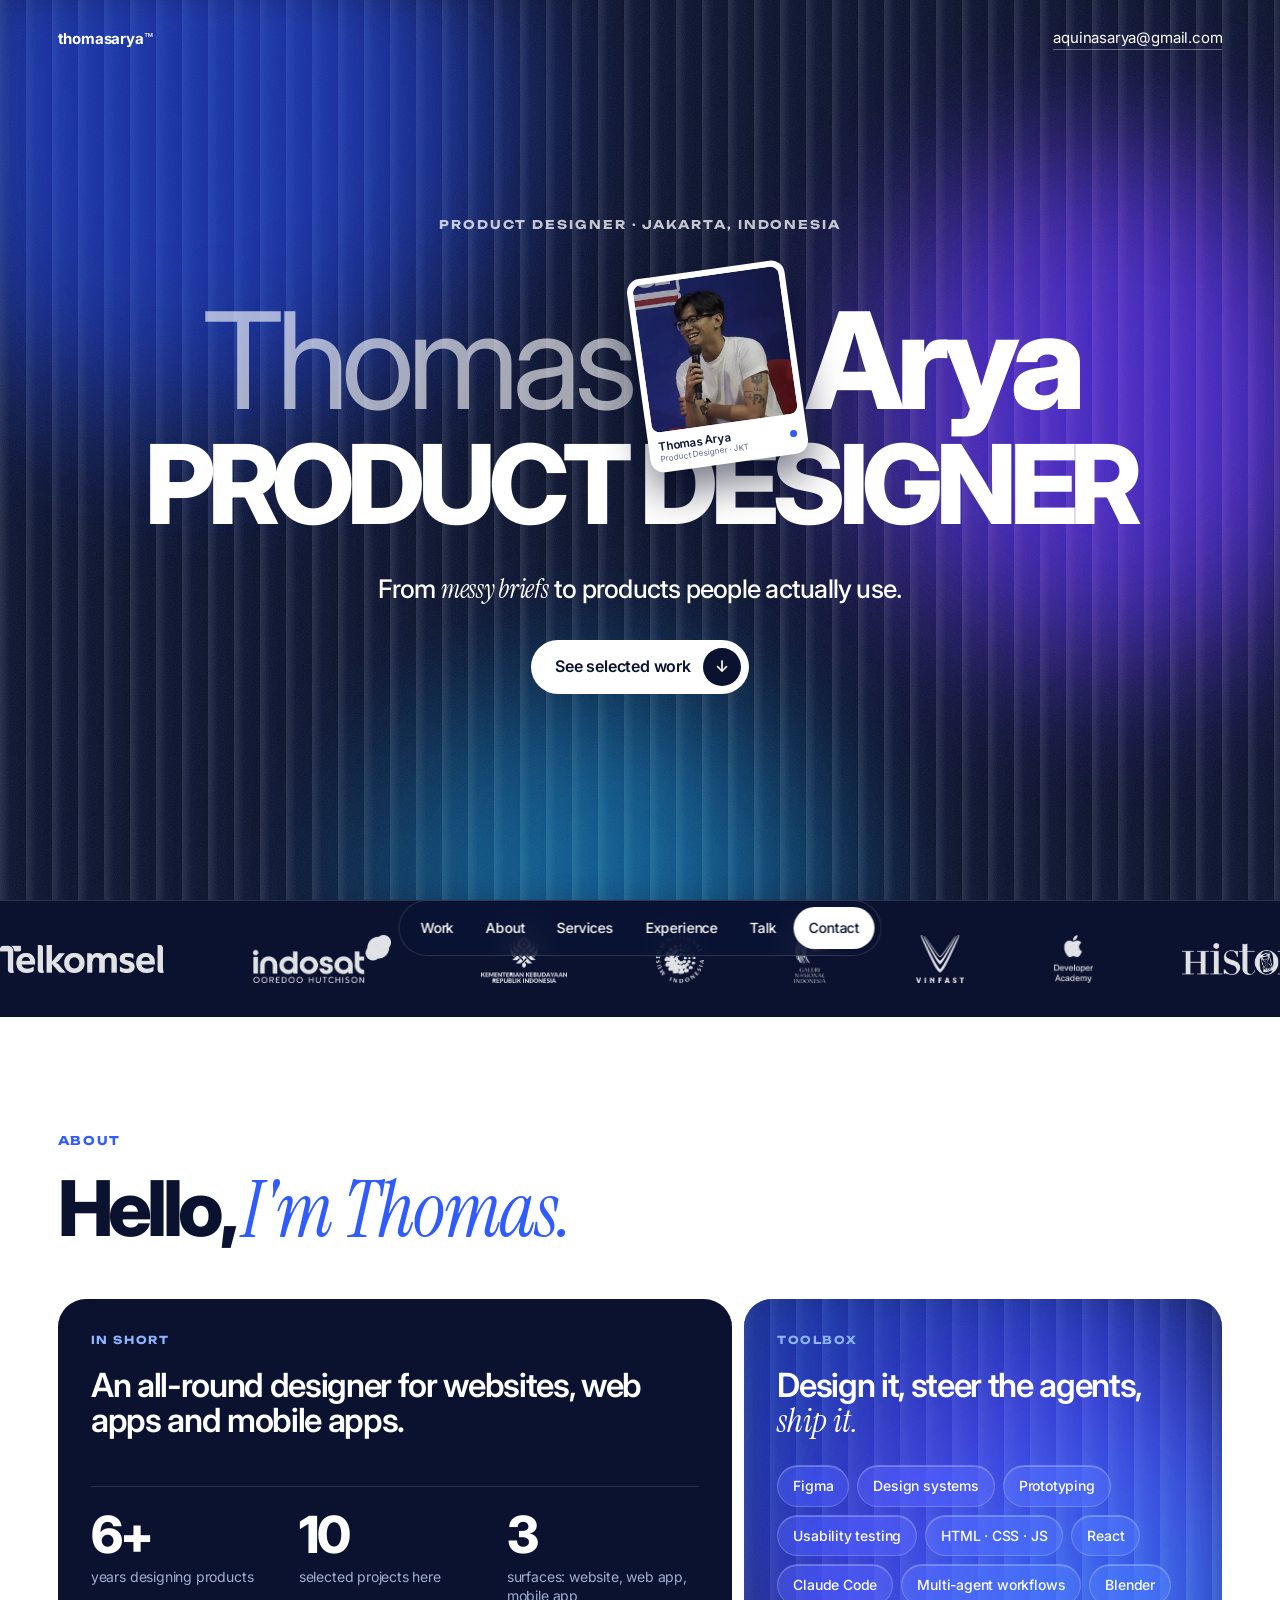
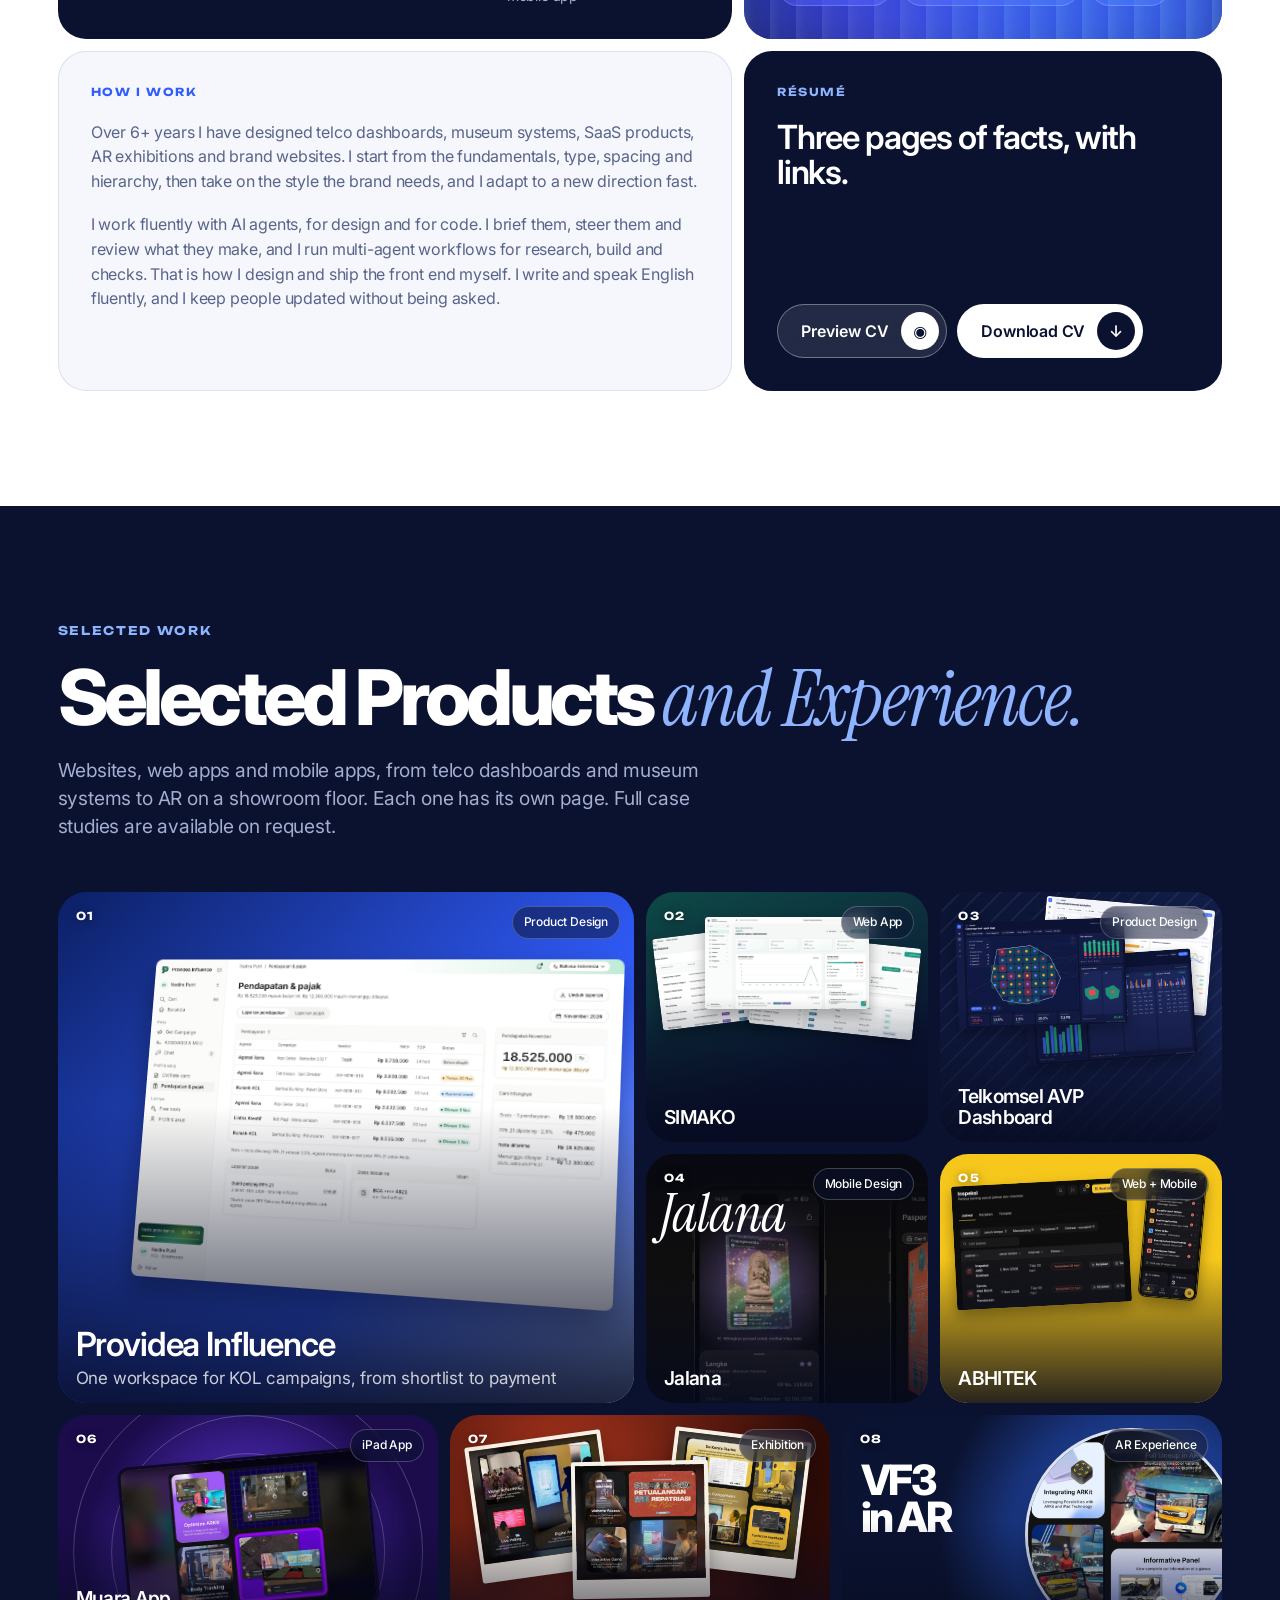
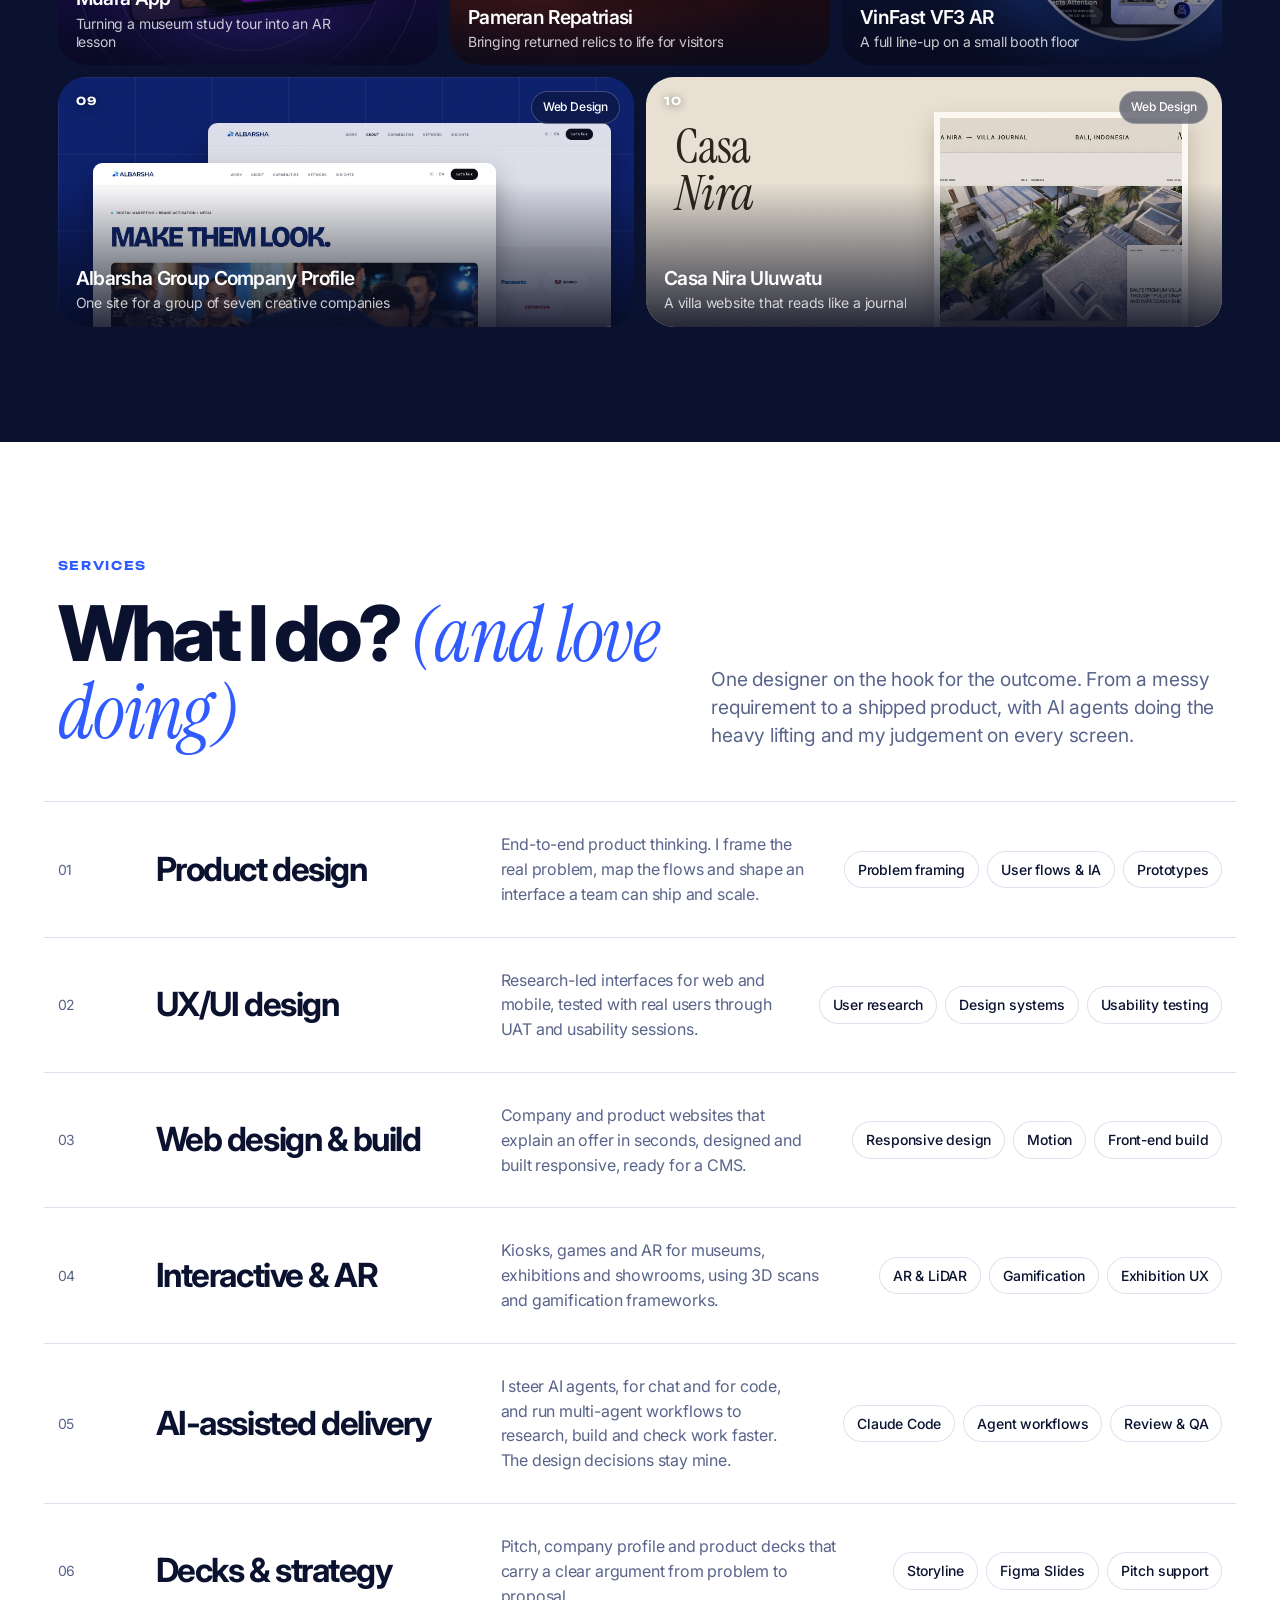
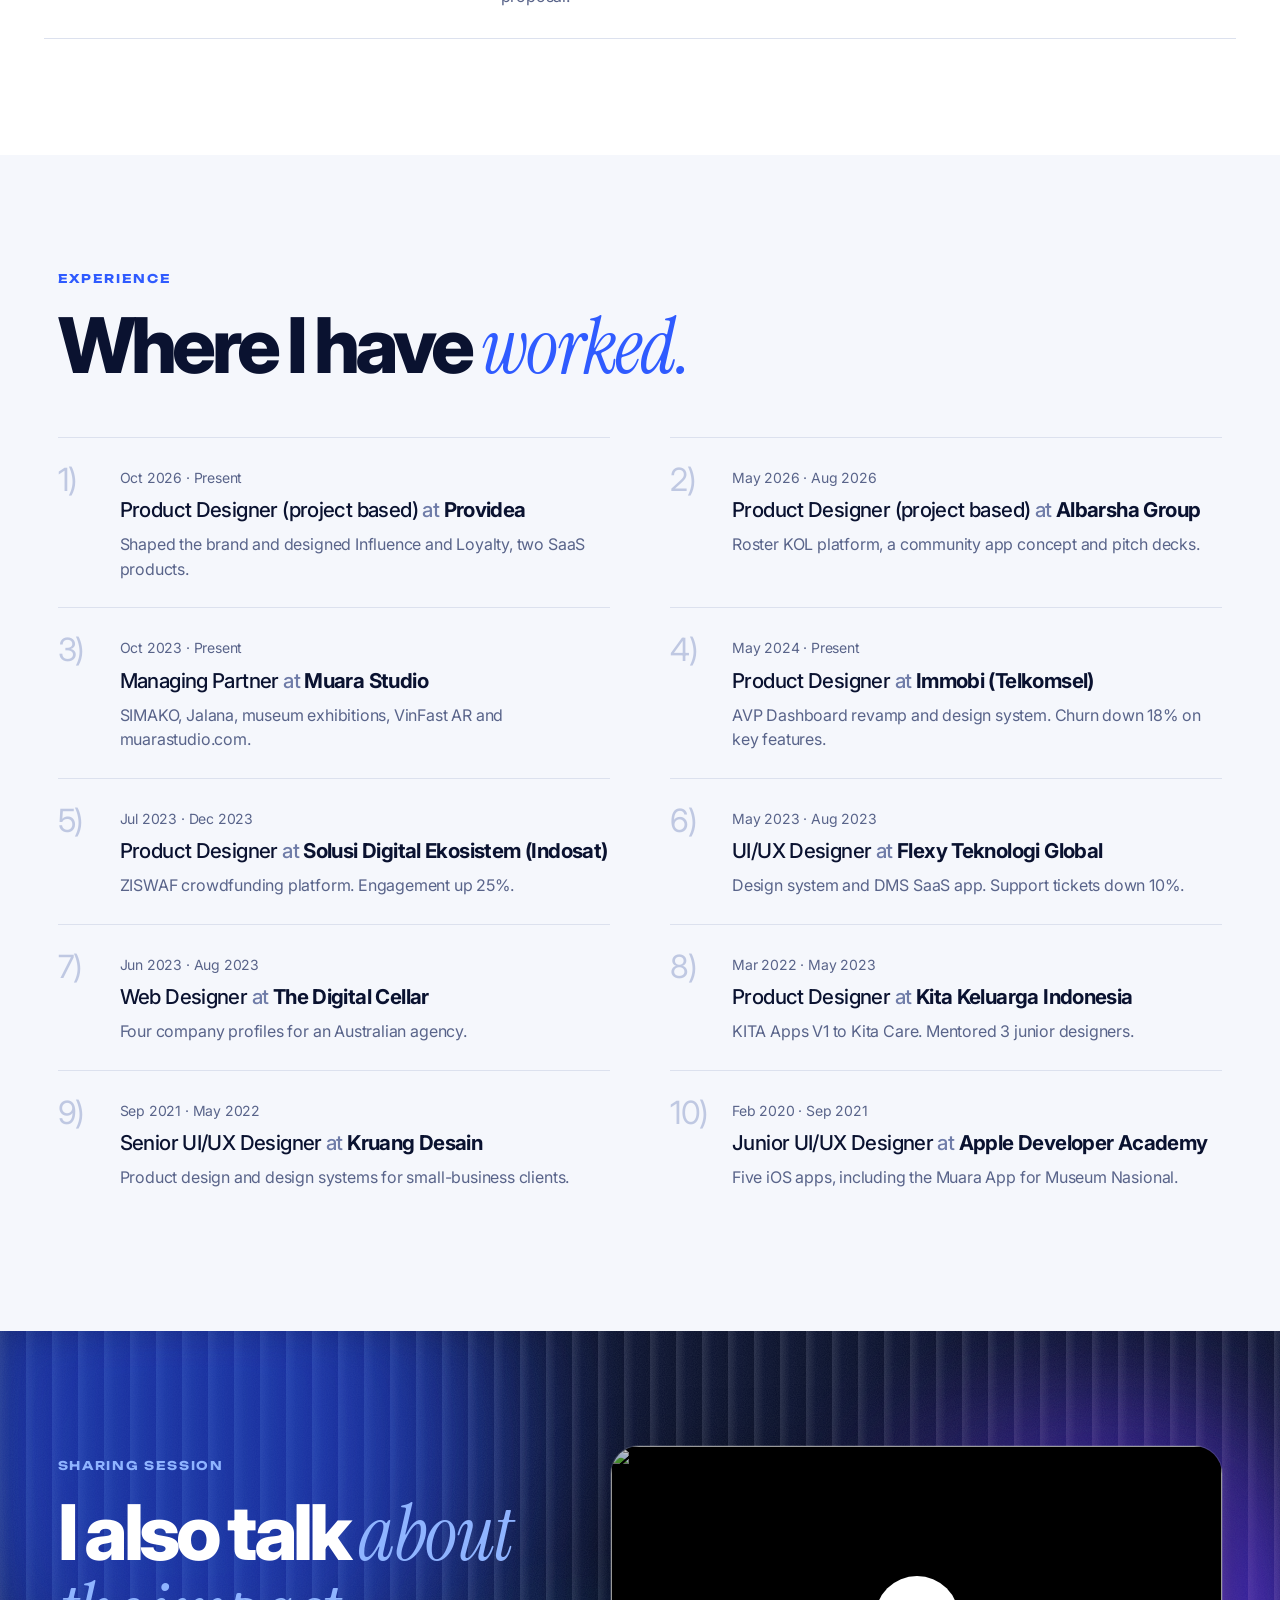
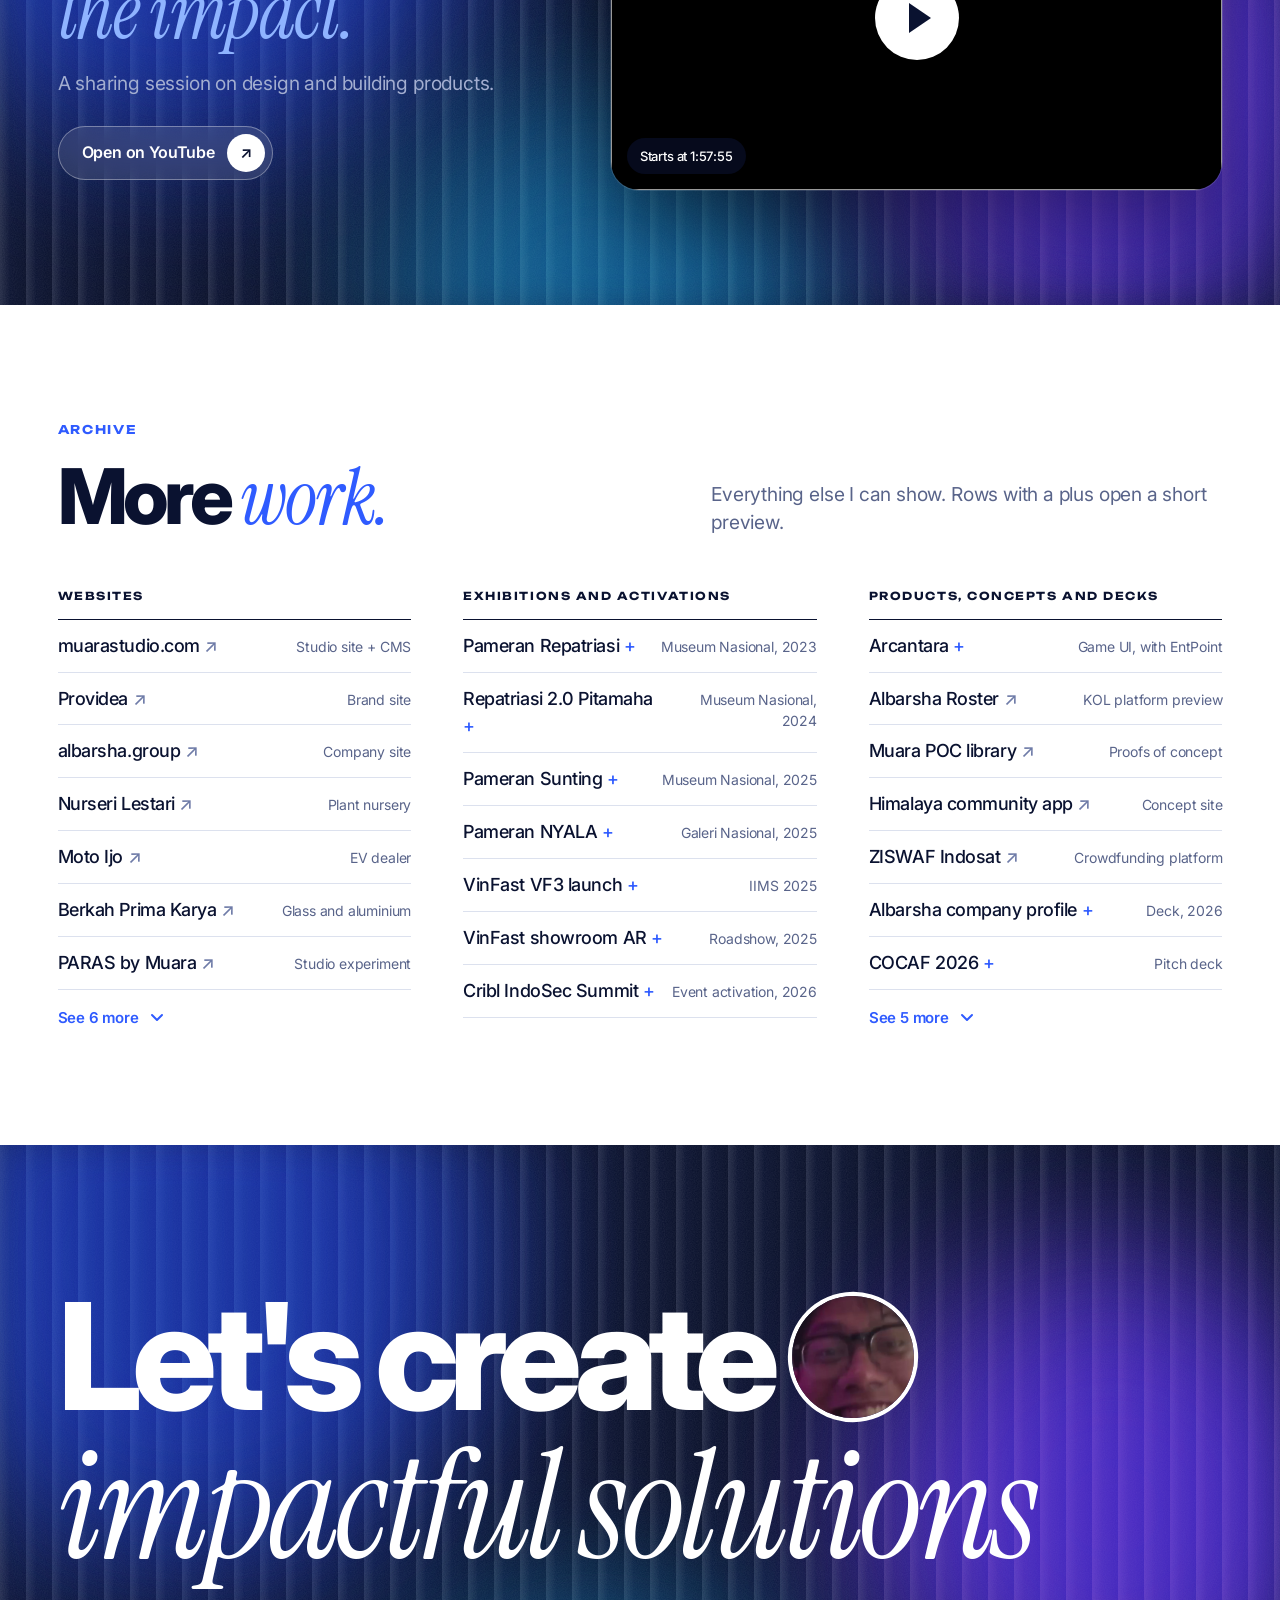
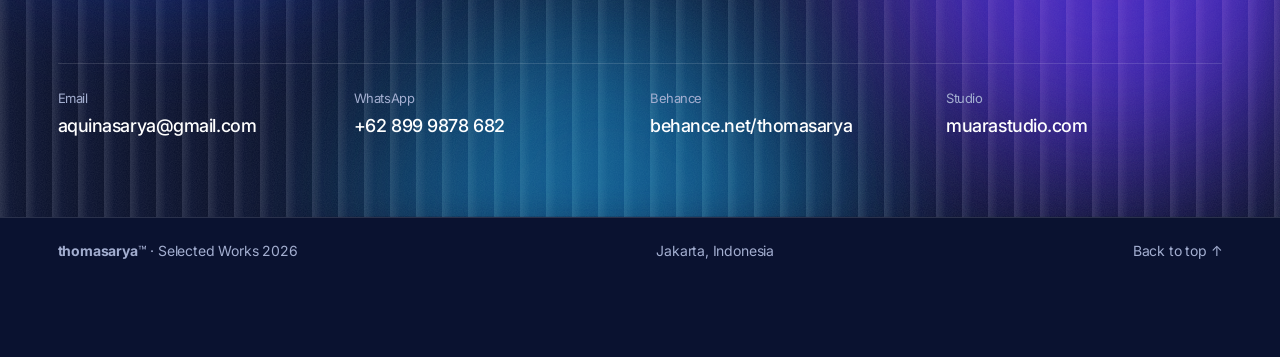
==== commit ba03d274: "Smaller wordmark logos, AI-agent and all-rounder copy, remove Spline and player line, CV update Co-A" ====
--- a/index.html
+++ b/index.html
@@ -4,7 +4,7 @@
 <meta charset="utf-8">
 <meta name="viewport" content="width=device-width, initial-scale=1">
 <title>Thomas Arya · Product Designer</title>
-<meta name="description" content="Thomas Arya is a product designer in Jakarta. Selected work: Providea Influence, SIMAKO, Telkomsel AVP Dashboard, Jalana, ABHITEK and more.">
+<meta name="description" content="Thomas Arya is an all-round product designer in Jakarta: websites, web apps and mobile apps, designed and built with AI agents. Selected work: Providea Influence, SIMAKO, Telkomsel AVP Dashboard, Jalana, ABHITEK and more.">
 <meta property="og:title" content="Thomas Arya · Product Designer">
 <meta property="og:description" content="From messy briefs to products people actually use.">
 <meta property="og:image" content="img/thomas.jpg">
@@ -58,25 +58,25 @@
   <div class="bento">
     <article class="tile tile-dark t-a reveal">
       <p class="tile-label">In short</p>
-      <p class="tile-lead">I turn complicated systems into interfaces that feel obvious.</p>
+      <p class="tile-lead">An all-round designer for websites, web apps and mobile apps.</p>
       <div class="stats">
         <div><b>6+</b><span>years designing products</span></div>
         <div><b>10</b><span>selected projects here</span></div>
-        <div><b>20+</b><span>websites, exhibitions and decks below</span></div>
+        <div><b>3</b><span>surfaces: website, web app, mobile app</span></div>
       </div>
     </article>
     <article class="tile tile-fx t-b reveal">
       <div class="fx" aria-hidden="true"><i></i><i></i><i></i></div>
       <p class="tile-label">Toolbox</p>
-      <p class="tile-lead">Design it, test it, <em>then build it.</em></p>
+      <p class="tile-lead">Design it, steer the agents, <em>ship it.</em></p>
       <div class="tools">
-        <span class="glass">Figma</span><span class="glass">Design systems</span><span class="glass">Prototyping</span><span class="glass">Usability testing</span><span class="glass">HTML · CSS · JS</span><span class="glass">React</span><span class="glass">Blender</span><span class="glass">Spline</span>
+        <span class="glass">Figma</span><span class="glass">Design systems</span><span class="glass">Prototyping</span><span class="glass">Usability testing</span><span class="glass">HTML · CSS · JS</span><span class="glass">React</span><span class="glass">Claude Code</span><span class="glass">Multi-agent workflows</span><span class="glass">Blender</span>
       </div>
     </article>
     <article class="tile tile-paper t-c reveal">
       <p class="tile-label">How I work</p>
-      <p>Over 6+ years I have designed telco dashboards, museum systems, SaaS products, AR exhibitions and brand websites. I work end to end: research, flows, design systems, prototypes, testing and hand-off. I also build the front end for many of my own designs.</p>
-      <p>I started at the Apple Developer Academy with the Muara App for Museum Nasional Indonesia. Today I am Managing Partner at Muara Studio and I design products for Providea.</p>
+      <p>Over 6+ years I have designed telco dashboards, museum systems, SaaS products, AR exhibitions and brand websites. I start from the fundamentals, type, spacing and hierarchy, then take on the style the brand needs, and I adapt to a new direction fast.</p>
+      <p>I work fluently with AI agents, for design and for code. I brief them, steer them and review what they make, and I run multi-agent workflows for research, build and checks. That is how I design and ship the front end myself. I write and speak English fluently, and I keep people updated without being asked.</p>
     </article>
     <article class="tile tile-dark t-d reveal">
       <p class="tile-label">Résumé</p>
@@ -93,7 +93,7 @@
   <div class="section-head">
     <p class="kick">Selected work</p>
     <h2>Selected Products <em>and Experience.</em></h2>
-    <p class="section-sub">From telco dashboards and museum systems to AR on a showroom floor. Each one has its own page. Full case studies are available on request.</p>
+    <p class="section-sub">Websites, web apps and mobile apps, from telco dashboards and museum systems to AR on a showroom floor. Each one has its own page. Full case studies are available on request.</p>
   </div>
   <div class="work" id="workGrid"></div>
 </section>
@@ -101,7 +101,7 @@
 <section class="section" id="services">
   <div class="section-head split">
     <div><p class="kick">Services</p><h2>What I do? <em>(and love doing)</em></h2></div>
-    <p class="section-sub">One designer on the hook for the outcome. From a messy requirement to a shipped product, and often the code that ships it.</p>
+    <p class="section-sub">One designer on the hook for the outcome. From a messy requirement to a shipped product, with AI agents doing the heavy lifting and my judgement on every screen.</p>
   </div>
   <div class="rows" id="services-rows"></div>
 </section>
@@ -120,7 +120,7 @@
     <div class="talk-copy">
       <p class="kick">Sharing session</p>
       <h2>I also talk <em>about the impact.</em></h2>
-      <p class="section-sub">A sharing session on design and building products. The player starts at my part, 1:57:55.</p>
+      <p class="section-sub">A sharing session on design and building products.</p>
       <a class="btn btn-ghost" href="https://www.youtube.com/watch?v=8dJPfvxFz30&t=7075s" target="_blank" rel="noopener"><span>Open on YouTube</span><i aria-hidden="true">↗</i></a>
     </div>
     <div id="talkPlayer"></div>
--- a/style.css
+++ b/style.css
@@ -24,11 +24,11 @@
 
 /* texture: gradient light, reeded glass, grain */
 .fx{position:absolute;inset:0;overflow:hidden;pointer-events:none;z-index:0}
-.fx i{position:absolute;border-radius:50%;filter:blur(70px);opacity:.9;animation:drift 18s ease-in-out infinite alternate}
+.fx i{position:absolute;border-radius:50%;filter:blur(80px);opacity:.5;animation:drift 18s ease-in-out infinite alternate}
 .fx i:nth-child(1){width:46vw;height:46vw;left:-8vw;top:-14vw;background:#2447D8}
 .fx i:nth-child(2){width:38vw;height:38vw;right:-6vw;top:18%;background:#6C3BFF;animation-duration:23s;animation-direction:alternate-reverse}
-.fx i:nth-child(3){width:34vw;height:34vw;left:30%;bottom:-18vw;background:#19B6FF;opacity:.55;animation-duration:27s}
-.fx::before{content:"";position:absolute;inset:0;z-index:1;background:var(--reed);background-size:26px 100%;backdrop-filter:blur(18px);-webkit-backdrop-filter:blur(18px);mix-blend-mode:overlay}
+.fx i:nth-child(3){width:34vw;height:34vw;left:30%;bottom:-18vw;background:#19B6FF;opacity:.3;animation-duration:27s}
+.fx::before{content:"";position:absolute;inset:0;z-index:1;background:var(--reed);background-size:26px 100%;backdrop-filter:blur(18px);-webkit-backdrop-filter:blur(18px);mix-blend-mode:overlay;opacity:.8}
 .fx::after{content:"";position:absolute;inset:0;z-index:2;background:var(--noise);opacity:.16;mix-blend-mode:soft-light}
 @keyframes drift{to{transform:translate(6vw,4vw) scale(1.15)}}
 .glass{background:rgba(255,255,255,.09);backdrop-filter:blur(22px) saturate(1.5);-webkit-backdrop-filter:blur(22px) saturate(1.5);border:1px solid rgba(255,255,255,.2);box-shadow:inset 0 1px 0 rgba(255,255,255,.25)}
@@ -76,8 +76,9 @@
 .btn-ghost{background:rgba(255,255,255,.1);color:var(--white);box-shadow:inset 0 0 0 1px rgba(255,255,255,.35);backdrop-filter:blur(12px);-webkit-backdrop-filter:blur(12px)} .btn-ghost i{background:var(--white);color:var(--navy)} .btn-ghost:hover i{color:var(--white)}
 
 /* marquee */
-.marquee{background:var(--navy);color:var(--d1);border-top:1px solid var(--line);padding:22px 0;overflow:hidden}
-.marquee-track{display:flex;gap:56px;width:max-content;animation:slide 48s linear infinite;font-size:20px;font-weight:700;letter-spacing:-.04em;white-space:nowrap}
+.marquee{background:var(--navy);border-top:1px solid var(--line);padding:34px 0;overflow:hidden}
+.marquee-track{display:flex;align-items:center;width:max-content;animation:slide 70s linear infinite}
+.marquee-track img{height:48px;width:auto;margin-right:clamp(64px,7vw,120px);opacity:.88;flex:none}
 .marquee:hover .marquee-track{animation-play-state:paused}
 @keyframes slide{to{transform:translateX(-50%)}}
 
@@ -122,9 +123,11 @@
 .c-simako img:nth-child(1){left:4cqw;transform:rotate(-7deg)} .c-simako img:nth-child(2){left:38cqw;top:17cqw;transform:rotate(6deg)} .c-simako img:nth-child(3){left:21cqw;top:9cqw}
 .c-simako .chip{left:5cqw;bottom:5cqw}
 .c-avp{--bg:repeating-linear-gradient(135deg,rgba(255,255,255,.05) 0 2px,transparent 2px 14px),linear-gradient(140deg,#0A1230,#18265C)}
-.c-avp .w{font-size:40cqw;left:4cqw;bottom:-3cqw;color:transparent;-webkit-text-stroke:.35cqw rgba(255,255,255,.9)}
-.c-avp .mods{position:absolute;right:5cqw;top:6cqw;display:grid;gap:1.2cqw;justify-items:end}
-.c-avp .mods span{position:static} .c-avp .lock{left:5cqw;top:6cqw}
+.c-avp img{width:60cqw;aspect-ratio:16/10;top:7cqw}
+.c-avp img:nth-child(1){left:36cqw;top:4cqw;transform:rotate(5deg)} .c-avp img:nth-child(2){left:30cqw;top:22cqw;transform:rotate(-4deg)} .c-avp img:nth-child(3){left:6cqw;top:10cqw;transform:rotate(-2deg);z-index:2}
+.c-avp .w{z-index:3;font-size:22cqw;right:3cqw;bottom:-1.5cqw;color:transparent;-webkit-text-stroke:.3cqw #fff;text-shadow:0 1cqw 3cqw rgba(0,0,0,.4)}
+.c-avp .lock{left:5cqw;bottom:5cqw}
+.c-avp img:nth-child(1){--h:rotate(8deg) translateX(2cqw)} .c-avp img:nth-child(2){--h:rotate(-7deg) translateY(1cqw)} .c-avp img:nth-child(3){--h:rotate(0deg) scale(1.03)}
 .c-jalana{--bg:#07080F}
 .c-jalana img{inset:0;width:100%;height:100%;border-radius:0;object-position:50% 78%;transform:scale(1.55);transform-origin:50% 70%;box-shadow:none}
 .c-jalana::before{content:"";position:absolute;inset:0;z-index:1;background:linear-gradient(180deg,#07080F 8%,rgba(7,8,15,0) 55%)}
@@ -145,33 +148,39 @@
 .c-vinfast .w{left:5cqw;top:6cqw;font-size:11cqw}
 .c-vinfast .sw{position:absolute;left:5cqw;bottom:6cqw;display:flex;gap:1.4cqw}
 .c-vinfast .sw i{width:4.6cqw;height:4.6cqw;border-radius:50%;border:.4cqw solid rgba(255,255,255,.8)}
-.c-roster{--bg:linear-gradient(rgba(255,255,255,.06) 1px,transparent 1px) 0 0/100% 6cqw,linear-gradient(90deg,rgba(255,255,255,.06) 1px,transparent 1px) 0 0/6cqw 100%,#0B1A55}
-.c-roster img{width:84cqw;aspect-ratio:16/9;left:8cqw;top:19cqw;border-radius:2cqw 2cqw 0 0;object-position:60% 50%}
-.c-roster .flow{position:absolute;left:8cqw;top:6cqw;display:flex;gap:1.4cqw;align-items:center;font-size:max(11px,1.8cqw);color:rgba(255,255,255,.7)}
-.c-roster .flow span{position:static}
+.c-albarsha{--bg:linear-gradient(rgba(255,255,255,.06) 1px,transparent 1px) 0 0/100% 6cqw,linear-gradient(90deg,rgba(255,255,255,.06) 1px,transparent 1px) 0 0/6cqw 100%,#0D1F6B}
+.c-albarsha img{width:70cqw;aspect-ratio:16/10;border-radius:1.6cqw 1.6cqw 0 0;object-position:top}
+.c-albarsha img:nth-of-type(1){left:26cqw;top:15cqw;opacity:.85} .c-albarsha img:nth-of-type(2){left:6cqw;top:22cqw}
+.c-albarsha .flow{position:absolute;left:6cqw;top:6cqw;display:flex;gap:1.2cqw;align-items:center}
+.c-albarsha .flow span{position:static}
 .c-casanira{--bg:#E8E0D2;color:#2A241B}
 .c-casanira .w{left:5cqw;top:7cqw;font:400 12cqw/.95 var(--serif);letter-spacing:-.02em}
 .c-casanira img{width:44cqw;aspect-ratio:4/5;right:6cqw;top:6cqw;border-radius:0;border:1.2cqw solid #FBF8F2;box-shadow:0 2cqw 4cqw rgba(60,40,10,.25)}
 .c-casanira .cap{position:absolute;left:5cqw;bottom:6cqw;font-size:max(11px,1.7cqw);letter-spacing:.14em;text-transform:uppercase;border-top:1px solid #2A241B;padding-top:1.4cqw;width:34cqw}
 
-/* work grid */
-.work{display:grid;grid-template-columns:repeat(12,1fr);gap:clamp(28px,3vw,44px) 20px}
-.wcard{grid-column:span 6;display:flex;flex-direction:column;gap:16px}
-.wcard .cov{aspect-ratio:auto;height:clamp(240px,32vw,520px)}
-.wcard:nth-child(4n+1),.wcard:nth-child(4n){grid-column:span 7} .wcard:nth-child(4n+2),.wcard:nth-child(4n+3){grid-column:span 5}
+/* work bento: ten tiles in four rows, captions sit inside the tiles */
+.work{display:grid;grid-template-columns:repeat(12,1fr);grid-auto-rows:clamp(190px,19.5vw,300px);gap:12px}
+.wcard{position:relative;grid-column:span 3;border-radius:var(--r);overflow:hidden;isolation:isolate;display:block}
+.wcard:nth-child(1){grid-column:span 6;grid-row:span 2}
+.wcard:nth-child(n+6){grid-column:span 4}
+.wcard:nth-child(n+9){grid-column:span 6}
+.wcard .cov{position:absolute;inset:0;aspect-ratio:auto;border-radius:0}
+.wcard::after{content:"";position:absolute;inset:auto 0 0 0;height:58%;z-index:11;background:linear-gradient(180deg,rgba(6,10,30,0),rgba(6,10,30,.86));pointer-events:none}
+.wtag{position:absolute;top:14px;right:14px;z-index:12;font-size:12px;font-weight:500;padding:6px 11px;border-radius:999px;color:#fff;background:rgba(10,18,48,.5);backdrop-filter:blur(12px);-webkit-backdrop-filter:blur(12px);border:1px solid rgba(255,255,255,.22)}
+.wnum{position:absolute;top:16px;left:18px;z-index:12;font-family:var(--cap);font-weight:700;font-size:11px;letter-spacing:.12em;color:#fff;text-shadow:0 1px 8px rgba(0,0,0,.5)}
+.wcap{position:absolute;left:18px;right:14px;bottom:14px;z-index:12;display:flex;justify-content:space-between;align-items:flex-end;gap:12px;color:#fff}
+.wcap b{display:block;font-size:clamp(17px,1.5vw,24px);font-weight:600;letter-spacing:-.035em;line-height:1.1}
+.wcap small{display:block;font-size:14px;color:rgba(255,255,255,.78);margin-top:5px;line-height:1.3;max-width:30em;display:-webkit-box;-webkit-line-clamp:2;-webkit-box-orient:vertical;overflow:hidden}
+.wcard:nth-child(n+2):nth-child(-n+5) .wcap small{display:none}
+.wcard:nth-child(1) .wcap b{font-size:clamp(24px,2.6vw,40px)} .wcard:nth-child(1) .wcap small{font-size:17px}
+.wcap i{flex:none;width:40px;height:40px;border-radius:50%;background:#fff;color:var(--navy);display:grid;place-items:center;font-style:normal;font-size:17px;transform:scale(.001);transition:transform .45s var(--spring)}
+.wcard:hover .wcap i,.wcard:focus-visible .wcap i{transform:scale(1)}
 .wcard:hover .cov img{transform:var(--h,scale(1.04))}
 .c-influence img{--h:perspective(1400px) rotateY(-10deg) rotateX(5deg) rotate(1deg)}
 .c-simako img:nth-child(1){--h:rotate(-11deg) translateX(-2cqw)} .c-simako img:nth-child(2){--h:rotate(10deg) translateX(2cqw)} .c-simako img:nth-child(3){--h:translateY(-1.5cqw)}
 .c-jalana img{--h:scale(1.7)} .c-abhitek img:nth-child(1){--h:rotate(-1deg)} .c-abhitek img:nth-child(2){--h:rotate(9deg) translateY(-1cqw)}
 .c-muaraapp img{--h:rotate(0deg) scale(1.04)} .c-repatriasi img:nth-child(1){--h:rotate(-13deg) translateX(-2cqw)} .c-repatriasi img:nth-child(2){--h:rotate(12deg) translateX(2cqw)} .c-repatriasi img:nth-child(3){--h:rotate(2deg) translateY(-1.5cqw)}
-.c-vinfast img{--h:scale(1.06) rotate(4deg)} .c-roster img{--h:translateY(-2cqw)} .c-casanira img{--h:rotate(-2deg) scale(1.03)}
-.wtag{position:absolute;top:16px;right:16px;z-index:10;font-size:13px;font-weight:500;padding:7px 12px;border-radius:999px;color:#fff;background:rgba(10,18,48,.5);backdrop-filter:blur(12px);-webkit-backdrop-filter:blur(12px);border:1px solid rgba(255,255,255,.22)}
-.wopen{position:absolute;right:16px;bottom:16px;z-index:10;width:48px;height:48px;border-radius:50%;background:var(--white);color:var(--navy);display:grid;place-items:center;font-size:20px;transform:scale(0);transition:transform .45s var(--spring)}
-.wcard:hover .wopen,.wcard:focus-visible .wopen{transform:scale(1)}
-.wmeta{display:flex;justify-content:space-between;gap:16px;align-items:baseline}
-.wmeta h3{font-size:clamp(20px,1.9vw,28px);font-weight:600;letter-spacing:-.035em}
-.wmeta span{font-size:14px;color:var(--d1);white-space:nowrap}
-.wsub{color:var(--d1);font-size:16px;margin-top:-10px;max-width:34em}
+.c-vinfast img{--h:scale(1.06) rotate(4deg)} .c-albarsha img:nth-of-type(1){--h:translate(2cqw,-1cqw)} .c-albarsha img:nth-of-type(2){--h:translateY(-2cqw)} .c-casanira img{--h:rotate(-2deg) scale(1.03)}
 
 /* services rows: nothing changes size on hover */
 .rows>div{display:grid;grid-template-columns:60px max-content minmax(0,1fr) auto;gap:clamp(20px,3vw,56px);align-items:center;padding:30px 14px;margin:0 -14px;border-top:1px solid var(--line-l);border-radius:0;transition:background .35s}
@@ -292,13 +301,14 @@
 @media (max-width:980px){
   .section-head.split,.talk,.snip,.pgrid,.pnext{grid-template-columns:1fr}
   .t-a,.t-b,.t-c,.t-d{grid-column:span 12}
-  .wcard,.wcard:nth-child(n){grid-column:span 12}
+  .work{grid-auto-rows:clamp(210px,34vw,300px)} .wcard,.wcard:nth-child(n){grid-column:span 6;grid-row:auto} .wcard:nth-child(1){grid-column:span 12}
   .rows>div{grid-template-columns:36px 1fr;gap:8px 12px} .rows h3{min-width:0} .rows p,.rows .pills{grid-column:2;justify-content:flex-start}
   .xp,.more,.steps,.impact,.shots.two{grid-template-columns:1fr}
   .closing-links,.pmeta{grid-template-columns:1fr 1fr}
   .snip-media{min-height:220px}
 }
 @media (max-width:560px){
+  .work{grid-auto-rows:240px} .wcard,.wcard:nth-child(n){grid-column:span 12} .wcard .wcap small{display:-webkit-box!important}
   .stats{grid-template-columns:1fr 1fr} .dock a:not(.dock-cta):nth-child(n+4){display:none}
   .tile{min-height:280px} .topbar-link{font-size:13px}
   .idcap small{display:none} .idcard b{white-space:nowrap}
@@ -308,3 +318,10 @@
   *,*::before,*::after{animation-duration:.01ms!important;animation-iteration-count:1!important;transition-duration:.01ms!important}
   .reveal{opacity:1;transform:none} .marquee-track,.fx i{animation:none}
 }
+
+.shots-note{color:var(--l2);font-size:15px;margin:-28px 0 28px;max-width:44em}
+
+/* inside the bento the tile caption does the talking, so cover labels step back */
+.wcard .cov .chip,.wcard .cov .flow,.wcard .c-repatriasi .w,.wcard .c-vinfast .sw,.wcard .c-avp .w,.wcard .c-casanira .cap{display:none}
+.wcard .c-jalana .w{top:12cqw} .wcard .c-vinfast .w{top:12cqw} .wcard .c-casanira .w{top:8cqw;font-size:8.5cqw}
+.wcard .c-albarsha img:nth-of-type(1){top:8cqw} .wcard .c-albarsha img:nth-of-type(2){top:15cqw}
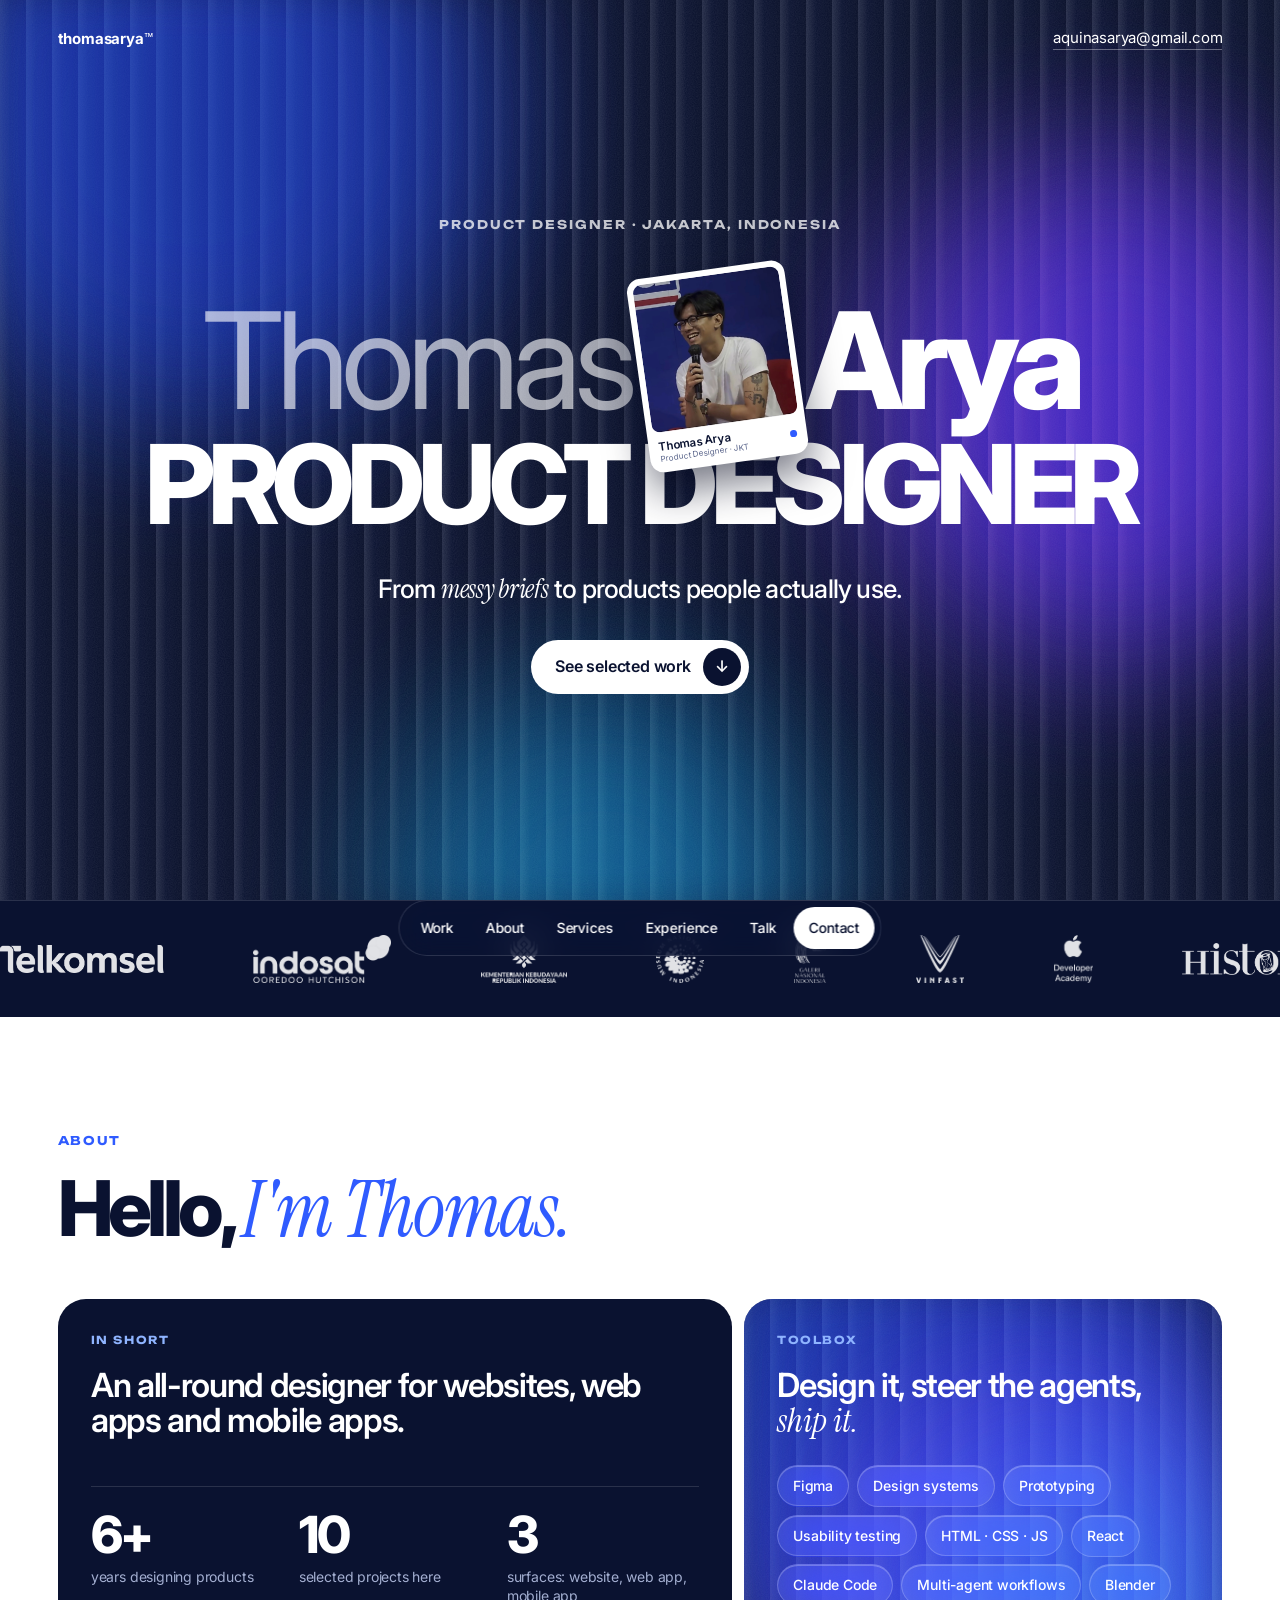
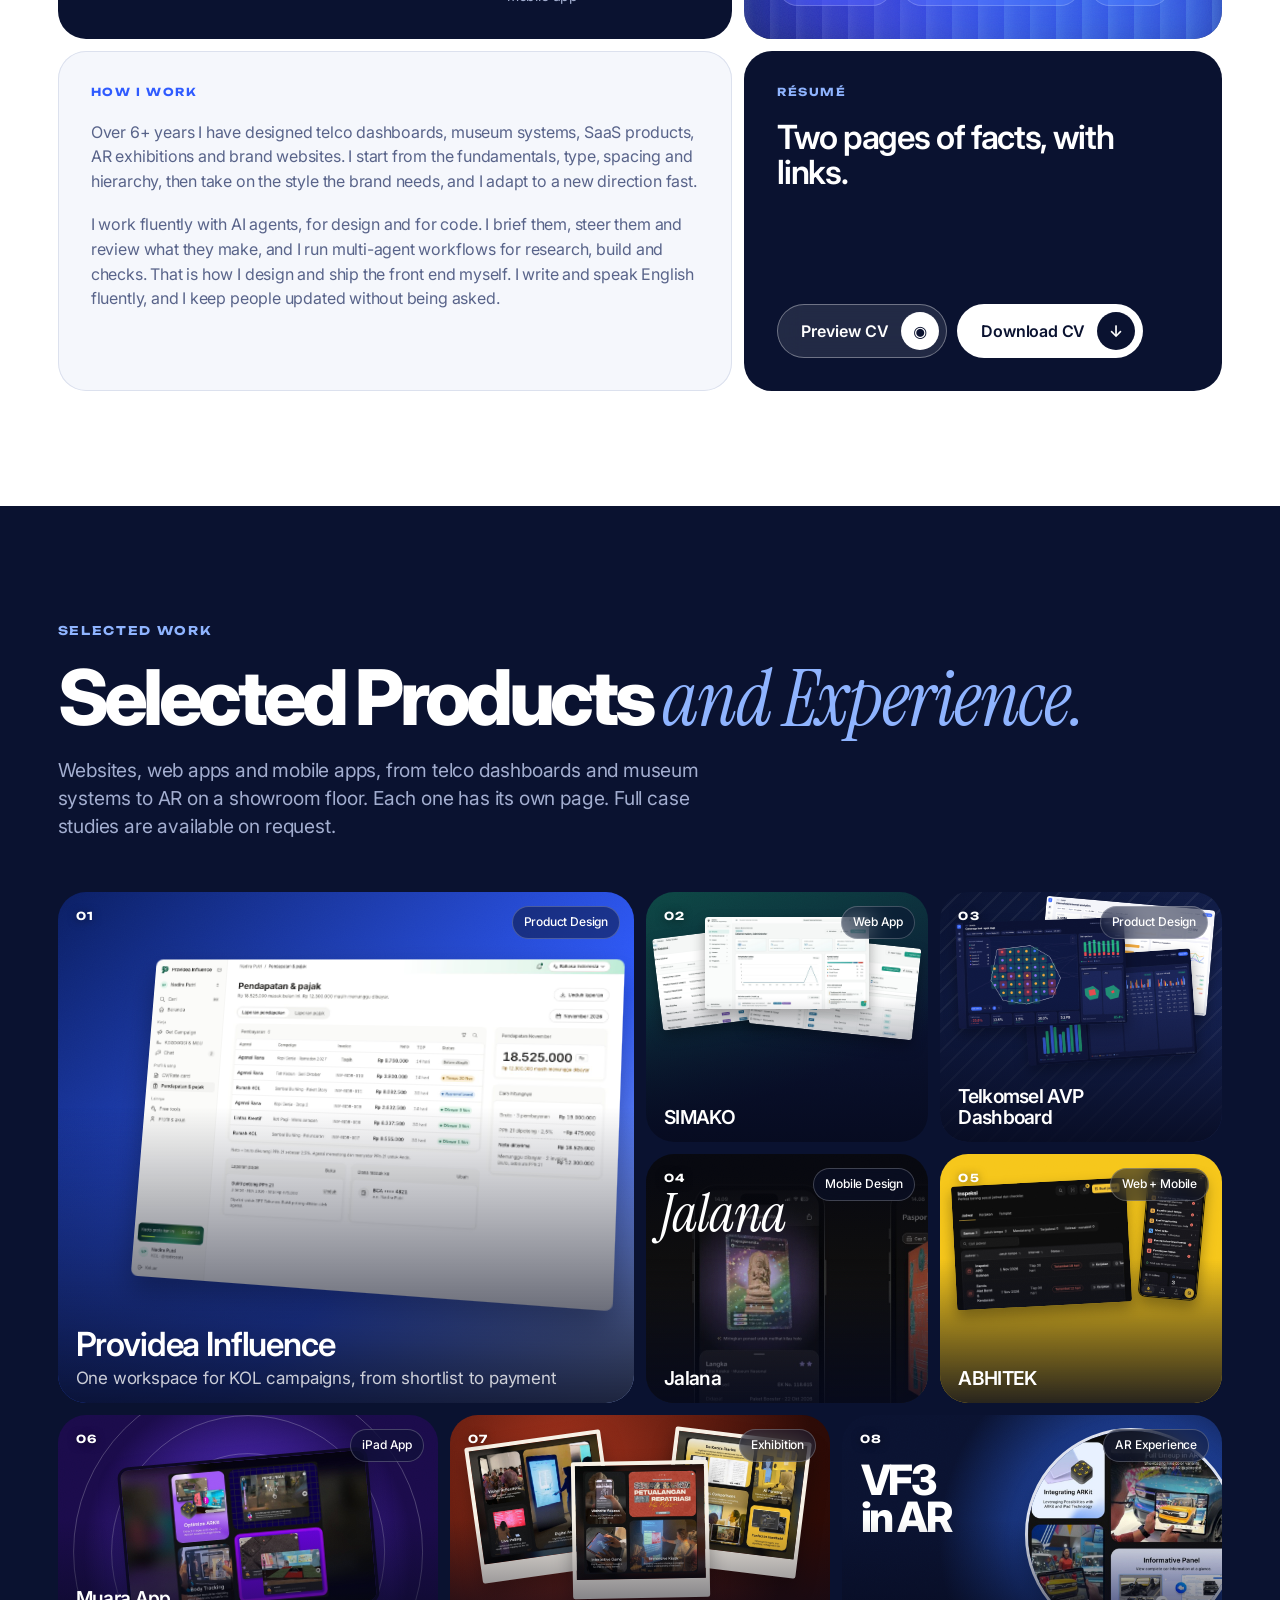
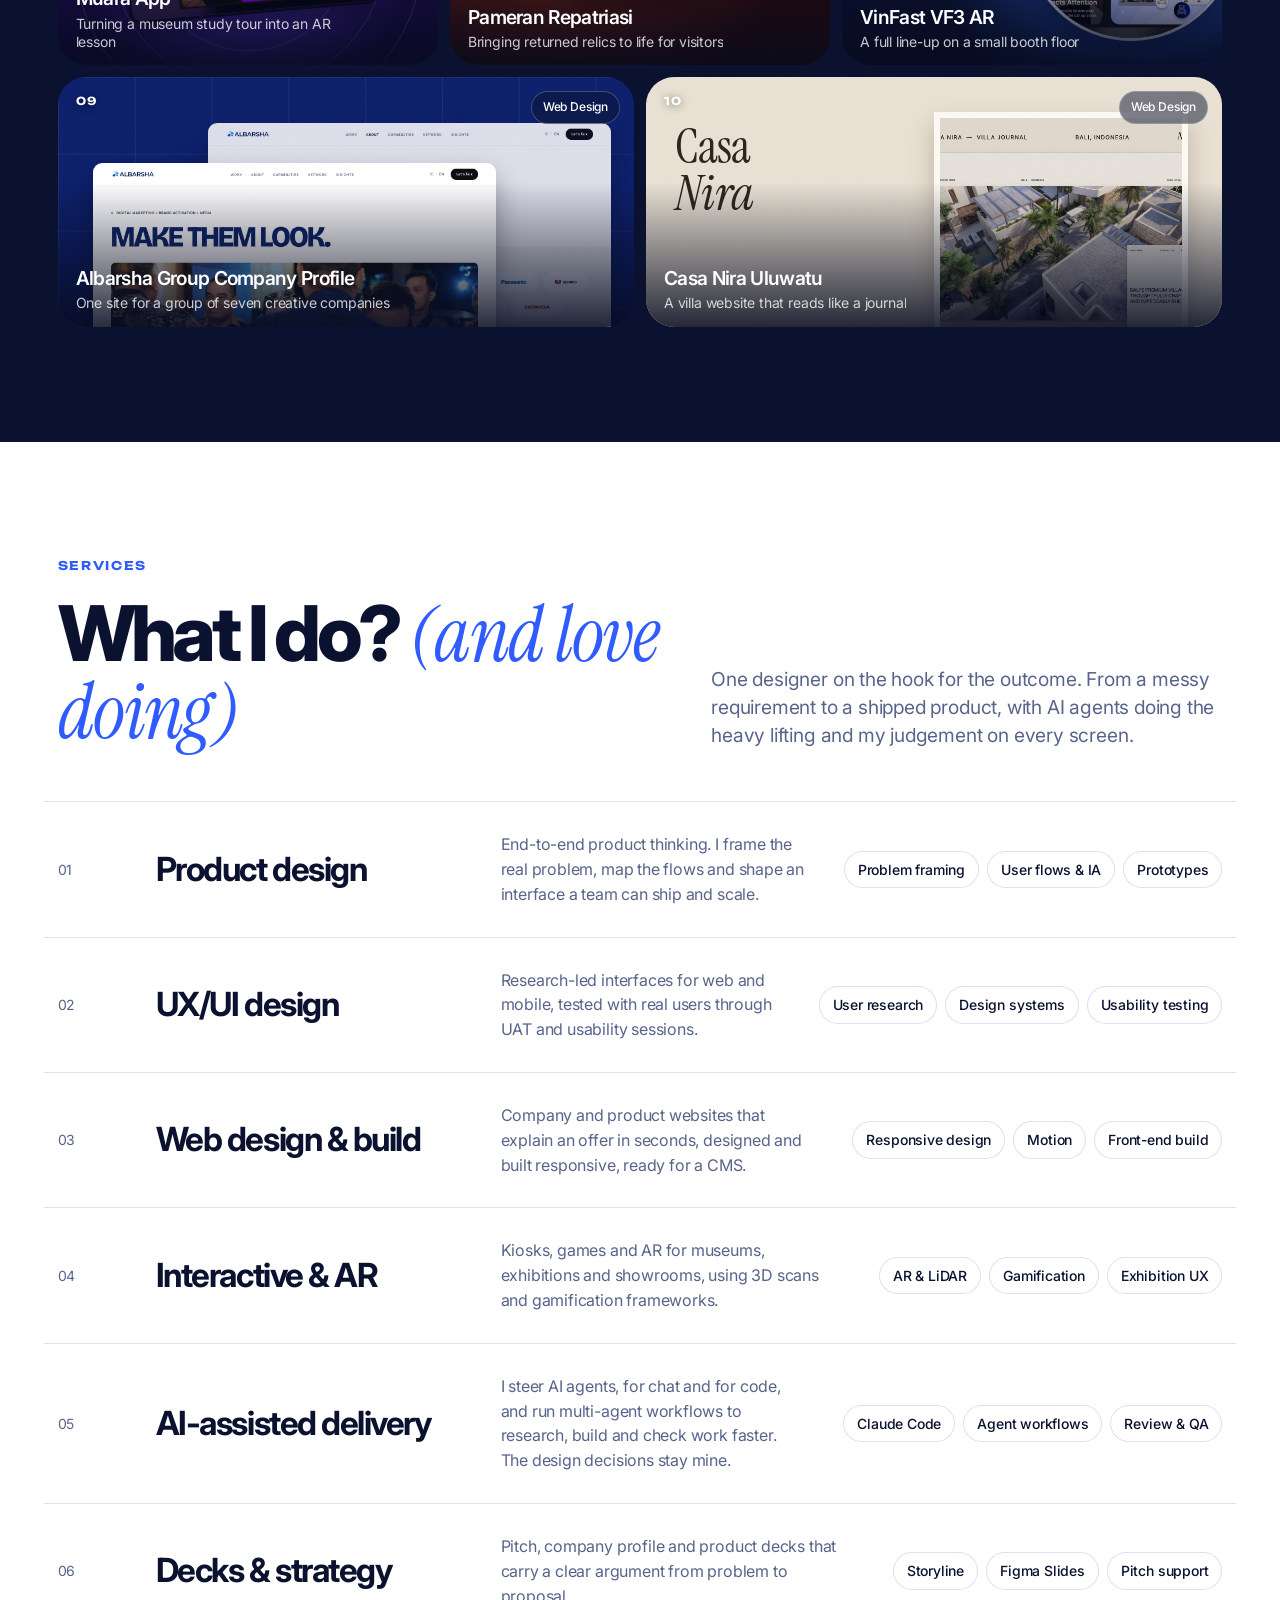
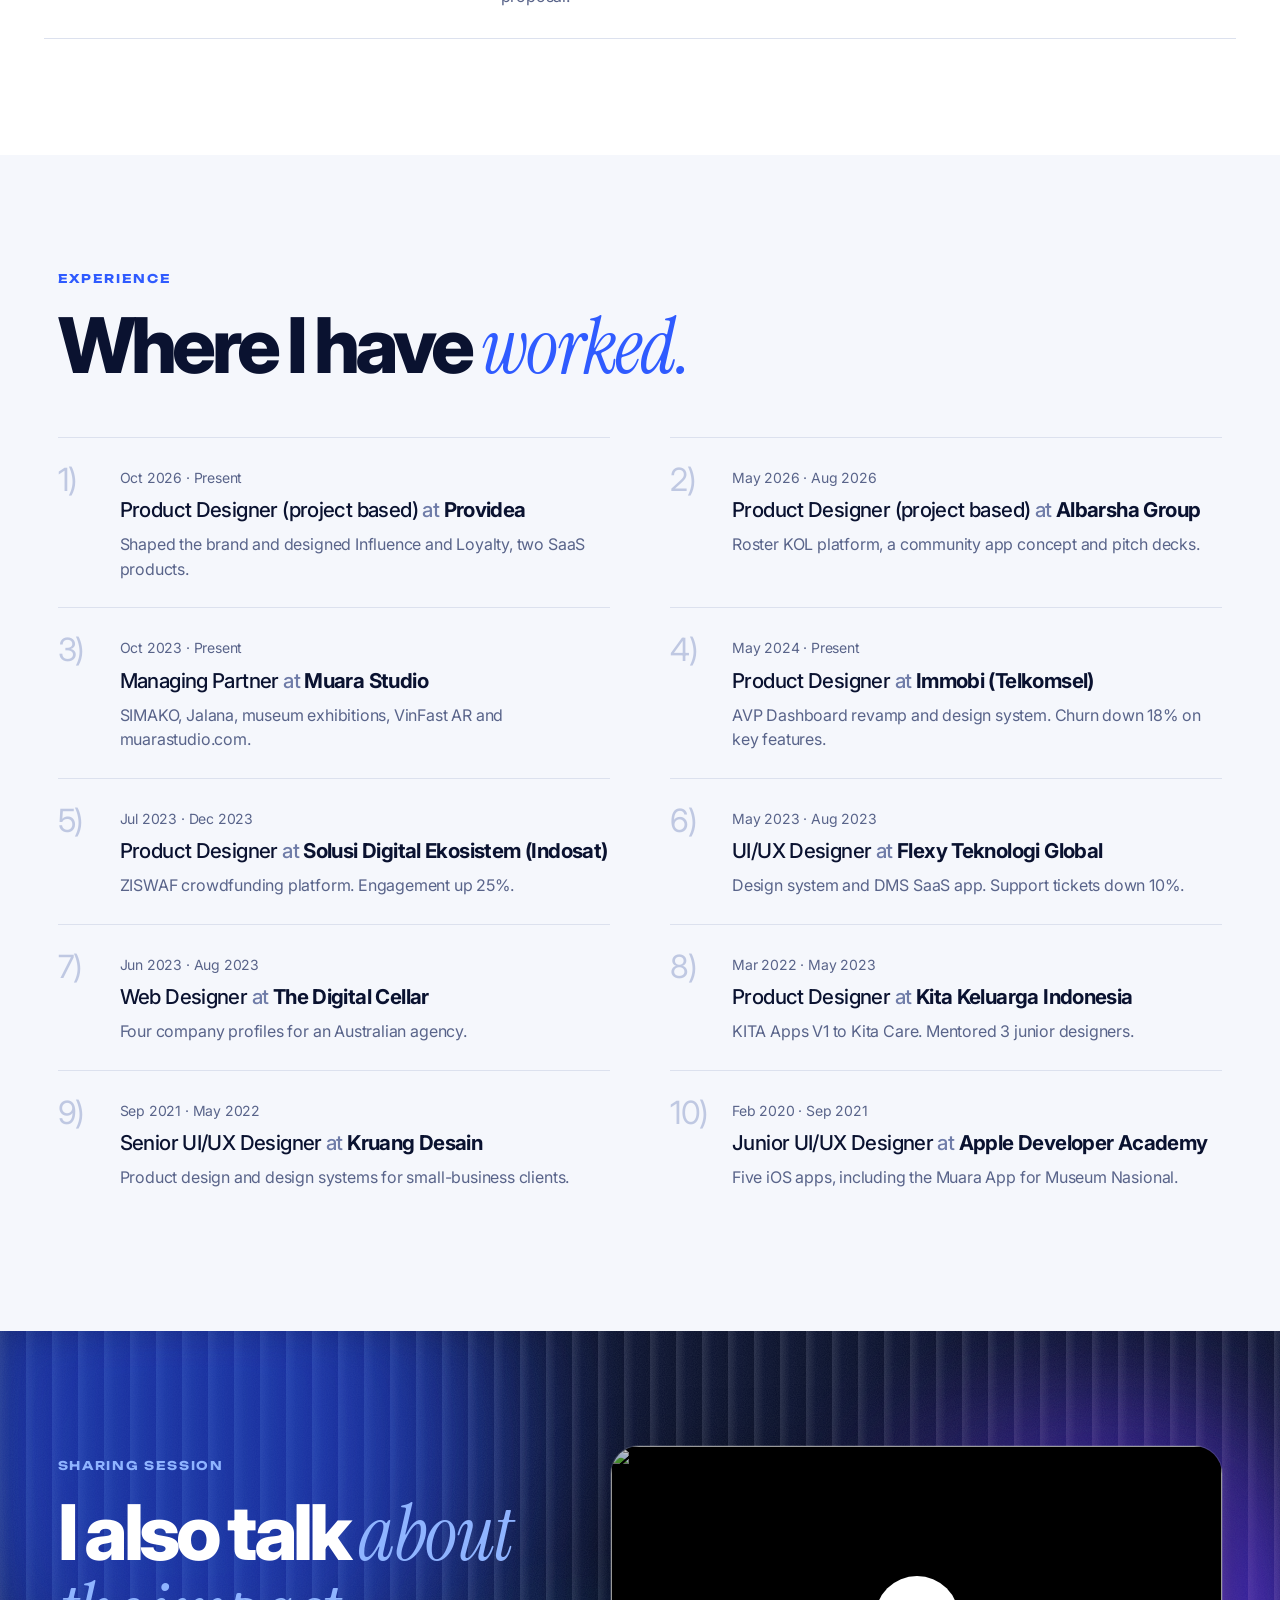
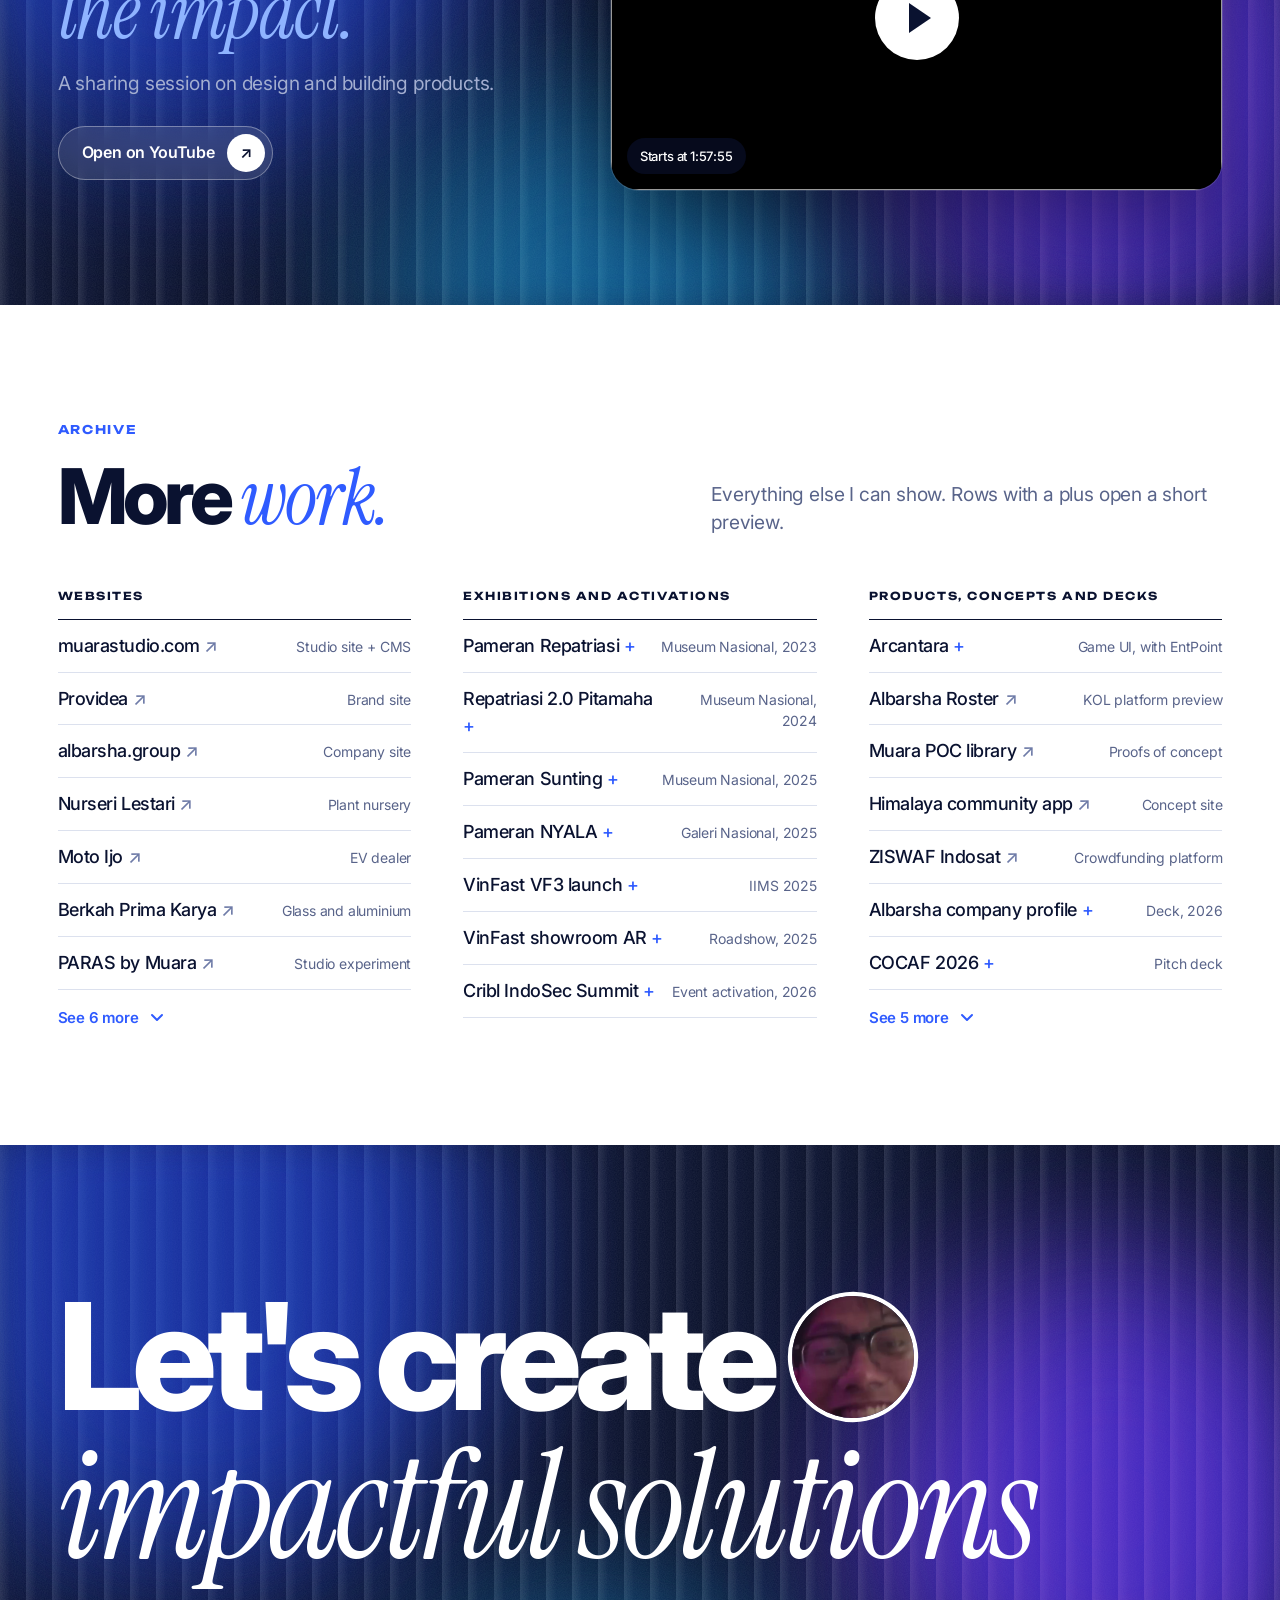
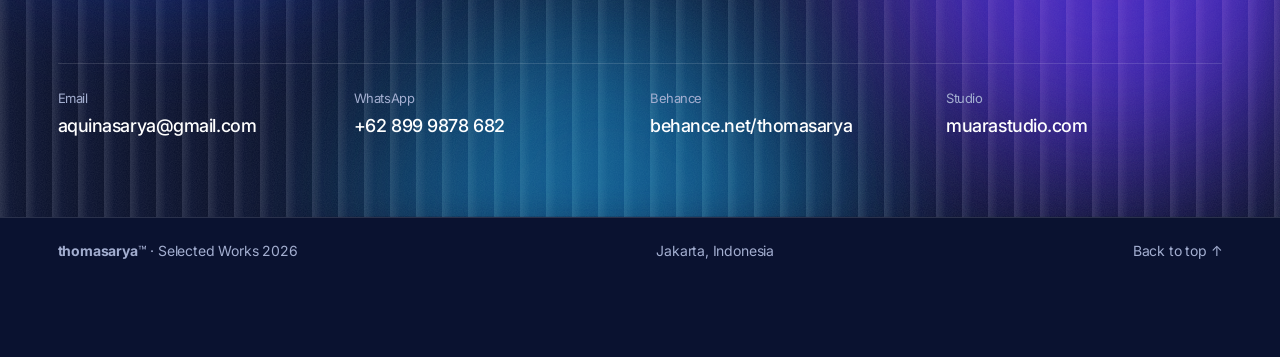
==== commit 7e714732: "CV: two pages, fixed photo, Albarsha site line Co-Authored-By: Claude Fable 5.2 <noreply@anthropic.c" ====
--- a/index.html
+++ b/index.html
@@ -80,7 +80,7 @@
     </article>
     <article class="tile tile-dark t-d reveal">
       <p class="tile-label">Résumé</p>
-      <p class="tile-lead">Three pages of facts, with links.</p>
+      <p class="tile-lead">Two pages of facts, with links.</p>
       <div class="cv-actions">
         <button class="btn btn-ghost" type="button" id="cvPreview"><span>Preview CV</span><i aria-hidden="true">◉</i></button>
         <a class="btn" href="media/Thomas-Arya-Product-Designer-CV.pdf" download><span>Download CV</span><i aria-hidden="true">↓</i></a>
